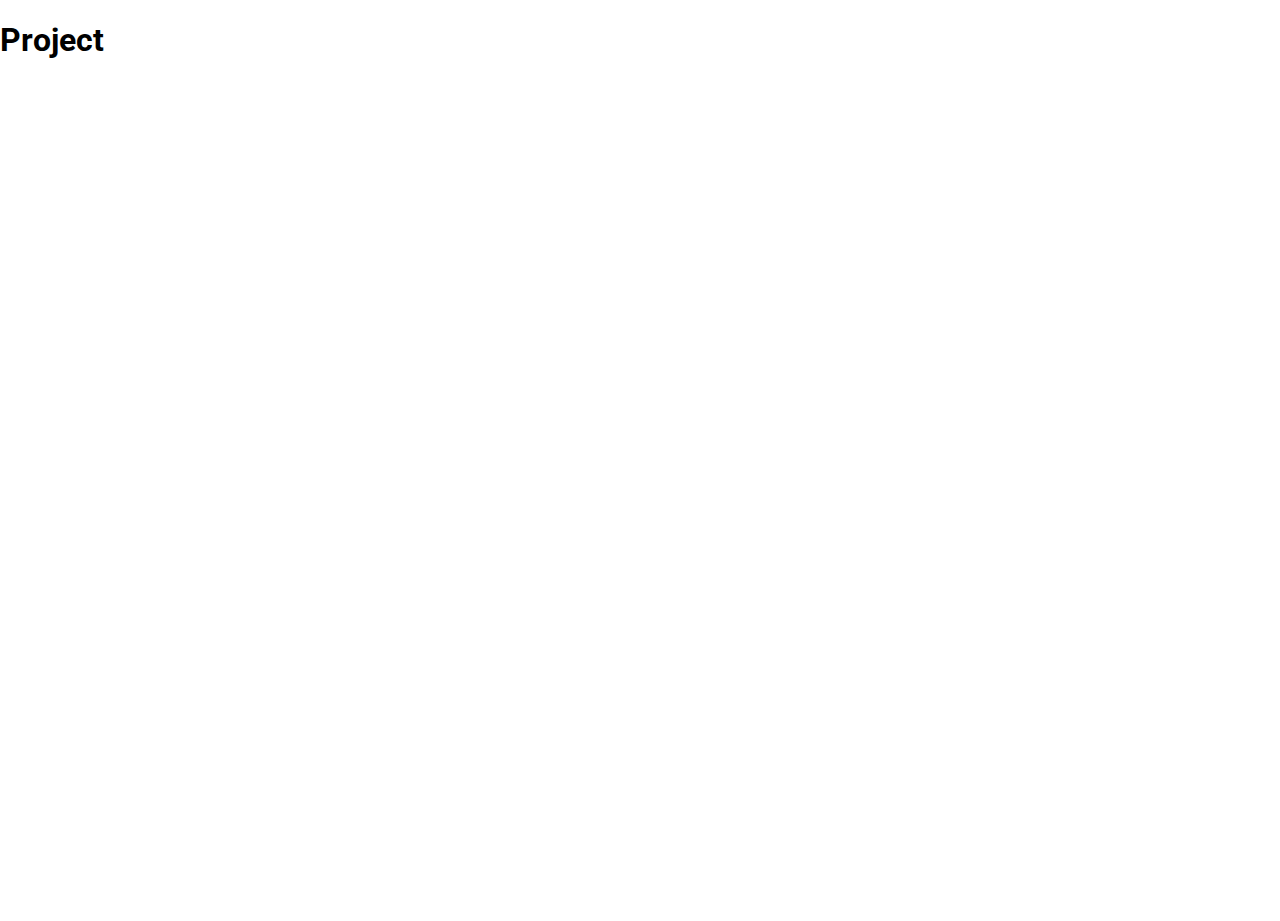
==== index.html @ a73415ca "first commit" ====
<!DOCTYPE html>
<html lang="en">
<head>
  <meta charset="UTF-8">
  <meta name="viewport" content="width=device-width, initial-scale=1.0">
  <title>Document</title>
  <link rel="icon" type="image.png" href="https://www.google.com/s2/favicons?domain=css-tricks.com">
  <link rel="stylesheet" href="https://cdnjs.cloudflare.com/ajax/libs/font-awesome/6.5.2/css/all.min.css" integrity="sha512-SnH5WK+bZxgPHs44uWIX+LLJAJ9/2PkPKZ5QiAj6Ta86w+fsb2TkcmfRyVX3pBnMFcV7oQPJkl9QevSCWr3W6A==" crossorigin="anonymous" referrerpolicy="no-referrer" />
  <link rel="stylesheet" href="style.css">
</head>
<body>
  <h1>Project</h1>

  <script src="script.js"></script>
</body>
</html>
---- style.css ----
@import url('https://fonts.googleapis.com/css2?family=Roboto:wght@400;700&display=swap');

* {
  box-sizing: border-box;
}

body {
  margin: 0;
  min-height: 100vh;
  font-family: "Roboto", sans-serif;
  /* display: flex;  */
}
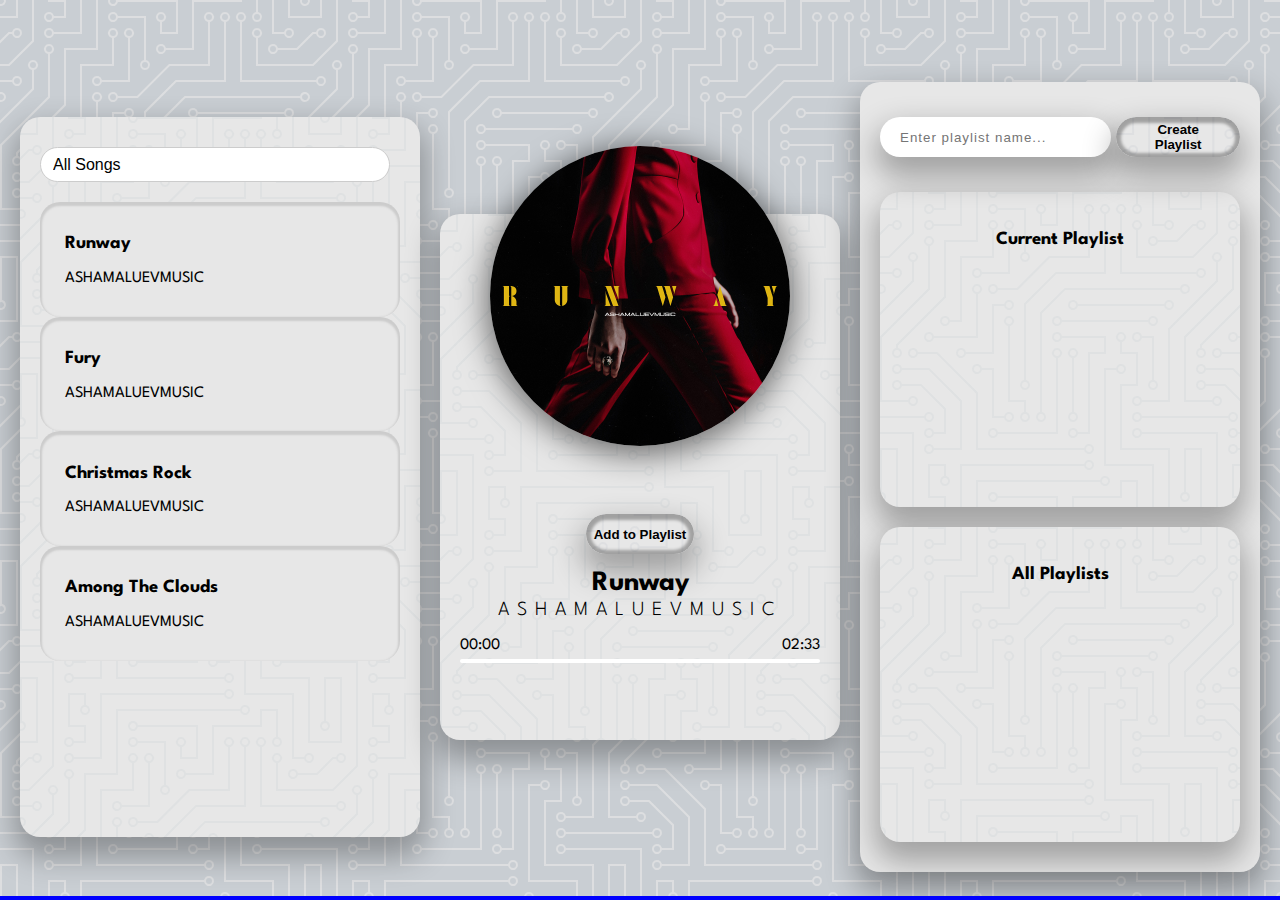
==== commit ada270c7: "add-to-playlist and dark mode remain" ====
--- a/index.html
+++ b/index.html
@@ -3,13 +3,59 @@
 <head>
   <meta charset="UTF-8">
   <meta name="viewport" content="width=device-width, initial-scale=1.0">
-  <title>Document</title>
-  <link rel="icon" type="image.png" href="https://www.google.com/s2/favicons?domain=css-tricks.com">
+  <title>Music Player</title>
+  <link rel="icon" type="image.png" href="./favicon.png">
   <link rel="stylesheet" href="https://cdnjs.cloudflare.com/ajax/libs/font-awesome/6.5.2/css/all.min.css" integrity="sha512-SnH5WK+bZxgPHs44uWIX+LLJAJ9/2PkPKZ5QiAj6Ta86w+fsb2TkcmfRyVX3pBnMFcV7oQPJkl9QevSCWr3W6A==" crossorigin="anonymous" referrerpolicy="no-referrer" />
   <link rel="stylesheet" href="style.css">
 </head>
 <body>
-  <h1>Project</h1>
+  <nav></nav>
+  <main>
+    <section class="genre-container">
+      <select name="genres" class="select-genre" id="select-genre">
+        <!-- <option class="genres" value="all">All</option> -->
+      </select>
+      <div class="filtered-songs" id="filtered-songs"></div>
+    </section>
+    <section class="player-container">
+      <!-- Songs -->
+       <div class="img-container">
+        <img src="./images/runway-1.jpg" id="album-cover" alt="Album Art">
+       </div>
+       <button type="button" class="add-to-playlist" id="add-to-playlist">Add to Playlist</button>
+       <h2 id="title"></h2>
+       <h3 id="artist"></h3>
+       <audio src=""></audio>
+       <!-- Progress Container -->
+        <div class="progress-container" id="progress-container">
+          <div class="progress" id="progress"></div>
+          <div class="duration-wrapper">
+            <span id="current-time">00:00</span>
+            <span id="duration">02:33</span>
+          </div>
+        </div>
+        <div class="player-controls">
+          <i class="fas fa-backward" id="prev" title="Previous"></i>
+          <i class="fas fa-play main-button" id="play" title="Play"></i>
+          <i class="fas fa-forward" id="next" title="Next"></i>
+        </div>
+   </section>
+    <section class="playlist-container">
+      <div class="create-playlist">
+        <form class="new-playlist" id="new-playlist">
+          <input type="text" id="playlist-input" placeholder="Enter playlist name...">
+          <button type="submit" id="submit-button" class="submit-button">Create Playlist</button>
+        </form>
+      </div>
+      <div class="current-playlist" id="current-playlist">
+        <h3>Current Playlist</h3>
+      </div>
+      <div class="all-playlist" id="all-playlist">
+        <h3>All Playlists</h3>
+      </div>
+    </section>
+  </main>
+  <footer></footer>
 
   <script src="script.js"></script>
 </body>
--- a/style.css
+++ b/style.css
@@ -1,4 +1,4 @@
-@import url('https://fonts.googleapis.com/css2?family=Roboto:wght@400;700&display=swap');
+@import url('https://fonts.googleapis.com/css2?family=League+Spartan:wght@100..900&display=swap');
 
 * {
   box-sizing: border-box;
@@ -7,6 +7,348 @@
 body {
   margin: 0;
   min-height: 100vh;
-  font-family: "Roboto", sans-serif;
-  /* display: flex;  */
+  background-color: #c9ced3;
+  background-image: url("data:image/svg+xml,%3Csvg xmlns='http://www.w3.org/2000/svg' viewBox='0 0 304 304' width='304' height='304'%3E%3Cpath fill='%23e7e7e7' fill-opacity='0.66' d='M44.1 224a5 5 0 1 1 0 2H0v-2h44.1zm160 48a5 5 0 1 1 0 2H82v-2h122.1zm57.8-46a5 5 0 1 1 0-2H304v2h-42.1zm0 16a5 5 0 1 1 0-2H304v2h-42.1zm6.2-114a5 5 0 1 1 0 2h-86.2a5 5 0 1 1 0-2h86.2zm-256-48a5 5 0 1 1 0 2H0v-2h12.1zm185.8 34a5 5 0 1 1 0-2h86.2a5 5 0 1 1 0 2h-86.2zM258 12.1a5 5 0 1 1-2 0V0h2v12.1zm-64 208a5 5 0 1 1-2 0v-54.2a5 5 0 1 1 2 0v54.2zm48-198.2V80h62v2h-64V21.9a5 5 0 1 1 2 0zm16 16V64h46v2h-48V37.9a5 5 0 1 1 2 0zm-128 96V208h16v12.1a5 5 0 1 1-2 0V210h-16v-76.1a5 5 0 1 1 2 0zm-5.9-21.9a5 5 0 1 1 0 2H114v48H85.9a5 5 0 1 1 0-2H112v-48h12.1zm-6.2 130a5 5 0 1 1 0-2H176v-74.1a5 5 0 1 1 2 0V242h-60.1zm-16-64a5 5 0 1 1 0-2H114v48h10.1a5 5 0 1 1 0 2H112v-48h-10.1zM66 284.1a5 5 0 1 1-2 0V274H50v30h-2v-32h18v12.1zM236.1 176a5 5 0 1 1 0 2H226v94h48v32h-2v-30h-48v-98h12.1zm25.8-30a5 5 0 1 1 0-2H274v44.1a5 5 0 1 1-2 0V146h-10.1zm-64 96a5 5 0 1 1 0-2H208v-80h16v-14h-42.1a5 5 0 1 1 0-2H226v18h-16v80h-12.1zm86.2-210a5 5 0 1 1 0 2H272V0h2v32h10.1zM98 101.9V146H53.9a5 5 0 1 1 0-2H96v-42.1a5 5 0 1 1 2 0zM53.9 34a5 5 0 1 1 0-2H80V0h2v34H53.9zm60.1 3.9V66H82v64H69.9a5 5 0 1 1 0-2H80V64h32V37.9a5 5 0 1 1 2 0zM101.9 82a5 5 0 1 1 0-2H128V37.9a5 5 0 1 1 2 0V82h-28.1zm16-64a5 5 0 1 1 0-2H146v44.1a5 5 0 1 1-2 0V18h-26.1zm102.2 270a5 5 0 1 1 0 2H98v14h-2v-16h124.1zM242 149.9V160h16v34h-16v62h48v48h-2v-46h-48v-66h16v-30h-16v-12.1a5 5 0 1 1 2 0zM53.9 18a5 5 0 1 1 0-2H64V2H48V0h18v18H53.9zm112 32a5 5 0 1 1 0-2H192V0h50v2h-48v48h-28.1zm-48-48a5 5 0 0 1-9.8-2h2.07a3 3 0 1 0 5.66 0H178v34h-18V21.9a5 5 0 1 1 2 0V32h14V2h-58.1zm0 96a5 5 0 1 1 0-2H137l32-32h39V21.9a5 5 0 1 1 2 0V66h-40.17l-32 32H117.9zm28.1 90.1a5 5 0 1 1-2 0v-76.51L175.59 80H224V21.9a5 5 0 1 1 2 0V82h-49.59L146 112.41v75.69zm16 32a5 5 0 1 1-2 0v-99.51L184.59 96H300.1a5 5 0 0 1 3.9-3.9v2.07a3 3 0 0 0 0 5.66v2.07a5 5 0 0 1-3.9-3.9H185.41L162 121.41v98.69zm-144-64a5 5 0 1 1-2 0v-3.51l48-48V48h32V0h2v50H66v55.41l-48 48v2.69zM50 53.9v43.51l-48 48V208h26.1a5 5 0 1 1 0 2H0v-65.41l48-48V53.9a5 5 0 1 1 2 0zm-16 16V89.41l-34 34v-2.82l32-32V69.9a5 5 0 1 1 2 0zM12.1 32a5 5 0 1 1 0 2H9.41L0 43.41V40.6L8.59 32h3.51zm265.8 18a5 5 0 1 1 0-2h18.69l7.41-7.41v2.82L297.41 50H277.9zm-16 160a5 5 0 1 1 0-2H288v-71.41l16-16v2.82l-14 14V210h-28.1zm-208 32a5 5 0 1 1 0-2H64v-22.59L40.59 194H21.9a5 5 0 1 1 0-2H41.41L66 216.59V242H53.9zm150.2 14a5 5 0 1 1 0 2H96v-56.6L56.6 162H37.9a5 5 0 1 1 0-2h19.5L98 200.6V256h106.1zm-150.2 2a5 5 0 1 1 0-2H80v-46.59L48.59 178H21.9a5 5 0 1 1 0-2H49.41L82 208.59V258H53.9zM34 39.8v1.61L9.41 66H0v-2h8.59L32 40.59V0h2v39.8zM2 300.1a5 5 0 0 1 3.9 3.9H3.83A3 3 0 0 0 0 302.17V256h18v48h-2v-46H2v42.1zM34 241v63h-2v-62H0v-2h34v1zM17 18H0v-2h16V0h2v18h-1zm273-2h14v2h-16V0h2v16zm-32 273v15h-2v-14h-14v14h-2v-16h18v1zM0 92.1A5.02 5.02 0 0 1 6 97a5 5 0 0 1-6 4.9v-2.07a3 3 0 1 0 0-5.66V92.1zM80 272h2v32h-2v-32zm37.9 32h-2.07a3 3 0 0 0-5.66 0h-2.07a5 5 0 0 1 9.8 0zM5.9 0A5.02 5.02 0 0 1 0 5.9V3.83A3 3 0 0 0 3.83 0H5.9zm294.2 0h2.07A3 3 0 0 0 304 3.83V5.9a5 5 0 0 1-3.9-5.9zm3.9 300.1v2.07a3 3 0 0 0-1.83 1.83h-2.07a5 5 0 0 1 3.9-3.9zM97 100a3 3 0 1 0 0-6 3 3 0 0 0 0 6zm0-16a3 3 0 1 0 0-6 3 3 0 0 0 0 6zm16 16a3 3 0 1 0 0-6 3 3 0 0 0 0 6zm16 16a3 3 0 1 0 0-6 3 3 0 0 0 0 6zm0 16a3 3 0 1 0 0-6 3 3 0 0 0 0 6zm-48 32a3 3 0 1 0 0-6 3 3 0 0 0 0 6zm16 16a3 3 0 1 0 0-6 3 3 0 0 0 0 6zm32 48a3 3 0 1 0 0-6 3 3 0 0 0 0 6zm-16 16a3 3 0 1 0 0-6 3 3 0 0 0 0 6zm32-16a3 3 0 1 0 0-6 3 3 0 0 0 0 6zm0-32a3 3 0 1 0 0-6 3 3 0 0 0 0 6zm16 32a3 3 0 1 0 0-6 3 3 0 0 0 0 6zm32 16a3 3 0 1 0 0-6 3 3 0 0 0 0 6zm0-16a3 3 0 1 0 0-6 3 3 0 0 0 0 6zm-16-64a3 3 0 1 0 0-6 3 3 0 0 0 0 6zm16 0a3 3 0 1 0 0-6 3 3 0 0 0 0 6zm16 96a3 3 0 1 0 0-6 3 3 0 0 0 0 6zm0 16a3 3 0 1 0 0-6 3 3 0 0 0 0 6zm16 16a3 3 0 1 0 0-6 3 3 0 0 0 0 6zm16-144a3 3 0 1 0 0-6 3 3 0 0 0 0 6zm0 32a3 3 0 1 0 0-6 3 3 0 0 0 0 6zm16-32a3 3 0 1 0 0-6 3 3 0 0 0 0 6zm16-16a3 3 0 1 0 0-6 3 3 0 0 0 0 6zm-96 0a3 3 0 1 0 0-6 3 3 0 0 0 0 6zm0 16a3 3 0 1 0 0-6 3 3 0 0 0 0 6zm16-32a3 3 0 1 0 0-6 3 3 0 0 0 0 6zm96 0a3 3 0 1 0 0-6 3 3 0 0 0 0 6zm-16-64a3 3 0 1 0 0-6 3 3 0 0 0 0 6zm16-16a3 3 0 1 0 0-6 3 3 0 0 0 0 6zm-32 0a3 3 0 1 0 0-6 3 3 0 0 0 0 6zm0-16a3 3 0 1 0 0-6 3 3 0 0 0 0 6zm-16 0a3 3 0 1 0 0-6 3 3 0 0 0 0 6zm-16 0a3 3 0 1 0 0-6 3 3 0 0 0 0 6zm-16 0a3 3 0 1 0 0-6 3 3 0 0 0 0 6zM49 36a3 3 0 1 0 0-6 3 3 0 0 0 0 6zm-32 0a3 3 0 1 0 0-6 3 3 0 0 0 0 6zm32 16a3 3 0 1 0 0-6 3 3 0 0 0 0 6zM33 68a3 3 0 1 0 0-6 3 3 0 0 0 0 6zm16-48a3 3 0 1 0 0-6 3 3 0 0 0 0 6zm0 240a3 3 0 1 0 0-6 3 3 0 0 0 0 6zm16 32a3 3 0 1 0 0-6 3 3 0 0 0 0 6zm-16-64a3 3 0 1 0 0-6 3 3 0 0 0 0 6zm0 16a3 3 0 1 0 0-6 3 3 0 0 0 0 6zm-16-32a3 3 0 1 0 0-6 3 3 0 0 0 0 6zm80-176a3 3 0 1 0 0-6 3 3 0 0 0 0 6zm16 0a3 3 0 1 0 0-6 3 3 0 0 0 0 6zm-16-16a3 3 0 1 0 0-6 3 3 0 0 0 0 6zm32 48a3 3 0 1 0 0-6 3 3 0 0 0 0 6zm16-16a3 3 0 1 0 0-6 3 3 0 0 0 0 6zm0-32a3 3 0 1 0 0-6 3 3 0 0 0 0 6zm112 176a3 3 0 1 0 0-6 3 3 0 0 0 0 6zm-16 16a3 3 0 1 0 0-6 3 3 0 0 0 0 6zm0 16a3 3 0 1 0 0-6 3 3 0 0 0 0 6zm0 16a3 3 0 1 0 0-6 3 3 0 0 0 0 6zM17 180a3 3 0 1 0 0-6 3 3 0 0 0 0 6zm0 16a3 3 0 1 0 0-6 3 3 0 0 0 0 6zm0-32a3 3 0 1 0 0-6 3 3 0 0 0 0 6zm16 0a3 3 0 1 0 0-6 3 3 0 0 0 0 6zM17 84a3 3 0 1 0 0-6 3 3 0 0 0 0 6zm32 64a3 3 0 1 0 0-6 3 3 0 0 0 0 6zm16-16a3 3 0 1 0 0-6 3 3 0 0 0 0 6z'%3E%3C/path%3E%3C/svg%3E");
+  display: flex; 
+  justify-content: center;
+  align-items: center;
+  flex-direction: column;
+  font-family: "League Spartan", sans-serif;
+  font-size: 16px;
+}
+
+/* Navbar */
+nav {
+  min-width: 100vw;
+  height: 6vh;
+}
+
+main {
+  width: 100vw;
+  display: flex;
+  justify-content: space-around;
+  align-items: center;
+}
+
+/* Left sidebar containing the selection of genre */
+.genre-container {
+  min-height: 80vh;
+  min-width: 20rem;
+  max-width: 25rem;
+  padding: 0.625rem;
+  margin: 1.25rem;
+  background-color: #e7e7e7;
+  background-image: url("data:image/svg+xml,%3Csvg xmlns='http://www.w3.org/2000/svg' viewBox='0 0 304 304' width='304' height='304'%3E%3Cpath fill='%23c9ced3' fill-opacity='0.28' d='M44.1 224a5 5 0 1 1 0 2H0v-2h44.1zm160 48a5 5 0 1 1 0 2H82v-2h122.1zm57.8-46a5 5 0 1 1 0-2H304v2h-42.1zm0 16a5 5 0 1 1 0-2H304v2h-42.1zm6.2-114a5 5 0 1 1 0 2h-86.2a5 5 0 1 1 0-2h86.2zm-256-48a5 5 0 1 1 0 2H0v-2h12.1zm185.8 34a5 5 0 1 1 0-2h86.2a5 5 0 1 1 0 2h-86.2zM258 12.1a5 5 0 1 1-2 0V0h2v12.1zm-64 208a5 5 0 1 1-2 0v-54.2a5 5 0 1 1 2 0v54.2zm48-198.2V80h62v2h-64V21.9a5 5 0 1 1 2 0zm16 16V64h46v2h-48V37.9a5 5 0 1 1 2 0zm-128 96V208h16v12.1a5 5 0 1 1-2 0V210h-16v-76.1a5 5 0 1 1 2 0zm-5.9-21.9a5 5 0 1 1 0 2H114v48H85.9a5 5 0 1 1 0-2H112v-48h12.1zm-6.2 130a5 5 0 1 1 0-2H176v-74.1a5 5 0 1 1 2 0V242h-60.1zm-16-64a5 5 0 1 1 0-2H114v48h10.1a5 5 0 1 1 0 2H112v-48h-10.1zM66 284.1a5 5 0 1 1-2 0V274H50v30h-2v-32h18v12.1zM236.1 176a5 5 0 1 1 0 2H226v94h48v32h-2v-30h-48v-98h12.1zm25.8-30a5 5 0 1 1 0-2H274v44.1a5 5 0 1 1-2 0V146h-10.1zm-64 96a5 5 0 1 1 0-2H208v-80h16v-14h-42.1a5 5 0 1 1 0-2H226v18h-16v80h-12.1zm86.2-210a5 5 0 1 1 0 2H272V0h2v32h10.1zM98 101.9V146H53.9a5 5 0 1 1 0-2H96v-42.1a5 5 0 1 1 2 0zM53.9 34a5 5 0 1 1 0-2H80V0h2v34H53.9zm60.1 3.9V66H82v64H69.9a5 5 0 1 1 0-2H80V64h32V37.9a5 5 0 1 1 2 0zM101.9 82a5 5 0 1 1 0-2H128V37.9a5 5 0 1 1 2 0V82h-28.1zm16-64a5 5 0 1 1 0-2H146v44.1a5 5 0 1 1-2 0V18h-26.1zm102.2 270a5 5 0 1 1 0 2H98v14h-2v-16h124.1zM242 149.9V160h16v34h-16v62h48v48h-2v-46h-48v-66h16v-30h-16v-12.1a5 5 0 1 1 2 0zM53.9 18a5 5 0 1 1 0-2H64V2H48V0h18v18H53.9zm112 32a5 5 0 1 1 0-2H192V0h50v2h-48v48h-28.1zm-48-48a5 5 0 0 1-9.8-2h2.07a3 3 0 1 0 5.66 0H178v34h-18V21.9a5 5 0 1 1 2 0V32h14V2h-58.1zm0 96a5 5 0 1 1 0-2H137l32-32h39V21.9a5 5 0 1 1 2 0V66h-40.17l-32 32H117.9zm28.1 90.1a5 5 0 1 1-2 0v-76.51L175.59 80H224V21.9a5 5 0 1 1 2 0V82h-49.59L146 112.41v75.69zm16 32a5 5 0 1 1-2 0v-99.51L184.59 96H300.1a5 5 0 0 1 3.9-3.9v2.07a3 3 0 0 0 0 5.66v2.07a5 5 0 0 1-3.9-3.9H185.41L162 121.41v98.69zm-144-64a5 5 0 1 1-2 0v-3.51l48-48V48h32V0h2v50H66v55.41l-48 48v2.69zM50 53.9v43.51l-48 48V208h26.1a5 5 0 1 1 0 2H0v-65.41l48-48V53.9a5 5 0 1 1 2 0zm-16 16V89.41l-34 34v-2.82l32-32V69.9a5 5 0 1 1 2 0zM12.1 32a5 5 0 1 1 0 2H9.41L0 43.41V40.6L8.59 32h3.51zm265.8 18a5 5 0 1 1 0-2h18.69l7.41-7.41v2.82L297.41 50H277.9zm-16 160a5 5 0 1 1 0-2H288v-71.41l16-16v2.82l-14 14V210h-28.1zm-208 32a5 5 0 1 1 0-2H64v-22.59L40.59 194H21.9a5 5 0 1 1 0-2H41.41L66 216.59V242H53.9zm150.2 14a5 5 0 1 1 0 2H96v-56.6L56.6 162H37.9a5 5 0 1 1 0-2h19.5L98 200.6V256h106.1zm-150.2 2a5 5 0 1 1 0-2H80v-46.59L48.59 178H21.9a5 5 0 1 1 0-2H49.41L82 208.59V258H53.9zM34 39.8v1.61L9.41 66H0v-2h8.59L32 40.59V0h2v39.8zM2 300.1a5 5 0 0 1 3.9 3.9H3.83A3 3 0 0 0 0 302.17V256h18v48h-2v-46H2v42.1zM34 241v63h-2v-62H0v-2h34v1zM17 18H0v-2h16V0h2v18h-1zm273-2h14v2h-16V0h2v16zm-32 273v15h-2v-14h-14v14h-2v-16h18v1zM0 92.1A5.02 5.02 0 0 1 6 97a5 5 0 0 1-6 4.9v-2.07a3 3 0 1 0 0-5.66V92.1zM80 272h2v32h-2v-32zm37.9 32h-2.07a3 3 0 0 0-5.66 0h-2.07a5 5 0 0 1 9.8 0zM5.9 0A5.02 5.02 0 0 1 0 5.9V3.83A3 3 0 0 0 3.83 0H5.9zm294.2 0h2.07A3 3 0 0 0 304 3.83V5.9a5 5 0 0 1-3.9-5.9zm3.9 300.1v2.07a3 3 0 0 0-1.83 1.83h-2.07a5 5 0 0 1 3.9-3.9zM97 100a3 3 0 1 0 0-6 3 3 0 0 0 0 6zm0-16a3 3 0 1 0 0-6 3 3 0 0 0 0 6zm16 16a3 3 0 1 0 0-6 3 3 0 0 0 0 6zm16 16a3 3 0 1 0 0-6 3 3 0 0 0 0 6zm0 16a3 3 0 1 0 0-6 3 3 0 0 0 0 6zm-48 32a3 3 0 1 0 0-6 3 3 0 0 0 0 6zm16 16a3 3 0 1 0 0-6 3 3 0 0 0 0 6zm32 48a3 3 0 1 0 0-6 3 3 0 0 0 0 6zm-16 16a3 3 0 1 0 0-6 3 3 0 0 0 0 6zm32-16a3 3 0 1 0 0-6 3 3 0 0 0 0 6zm0-32a3 3 0 1 0 0-6 3 3 0 0 0 0 6zm16 32a3 3 0 1 0 0-6 3 3 0 0 0 0 6zm32 16a3 3 0 1 0 0-6 3 3 0 0 0 0 6zm0-16a3 3 0 1 0 0-6 3 3 0 0 0 0 6zm-16-64a3 3 0 1 0 0-6 3 3 0 0 0 0 6zm16 0a3 3 0 1 0 0-6 3 3 0 0 0 0 6zm16 96a3 3 0 1 0 0-6 3 3 0 0 0 0 6zm0 16a3 3 0 1 0 0-6 3 3 0 0 0 0 6zm16 16a3 3 0 1 0 0-6 3 3 0 0 0 0 6zm16-144a3 3 0 1 0 0-6 3 3 0 0 0 0 6zm0 32a3 3 0 1 0 0-6 3 3 0 0 0 0 6zm16-32a3 3 0 1 0 0-6 3 3 0 0 0 0 6zm16-16a3 3 0 1 0 0-6 3 3 0 0 0 0 6zm-96 0a3 3 0 1 0 0-6 3 3 0 0 0 0 6zm0 16a3 3 0 1 0 0-6 3 3 0 0 0 0 6zm16-32a3 3 0 1 0 0-6 3 3 0 0 0 0 6zm96 0a3 3 0 1 0 0-6 3 3 0 0 0 0 6zm-16-64a3 3 0 1 0 0-6 3 3 0 0 0 0 6zm16-16a3 3 0 1 0 0-6 3 3 0 0 0 0 6zm-32 0a3 3 0 1 0 0-6 3 3 0 0 0 0 6zm0-16a3 3 0 1 0 0-6 3 3 0 0 0 0 6zm-16 0a3 3 0 1 0 0-6 3 3 0 0 0 0 6zm-16 0a3 3 0 1 0 0-6 3 3 0 0 0 0 6zm-16 0a3 3 0 1 0 0-6 3 3 0 0 0 0 6zM49 36a3 3 0 1 0 0-6 3 3 0 0 0 0 6zm-32 0a3 3 0 1 0 0-6 3 3 0 0 0 0 6zm32 16a3 3 0 1 0 0-6 3 3 0 0 0 0 6zM33 68a3 3 0 1 0 0-6 3 3 0 0 0 0 6zm16-48a3 3 0 1 0 0-6 3 3 0 0 0 0 6zm0 240a3 3 0 1 0 0-6 3 3 0 0 0 0 6zm16 32a3 3 0 1 0 0-6 3 3 0 0 0 0 6zm-16-64a3 3 0 1 0 0-6 3 3 0 0 0 0 6zm0 16a3 3 0 1 0 0-6 3 3 0 0 0 0 6zm-16-32a3 3 0 1 0 0-6 3 3 0 0 0 0 6zm80-176a3 3 0 1 0 0-6 3 3 0 0 0 0 6zm16 0a3 3 0 1 0 0-6 3 3 0 0 0 0 6zm-16-16a3 3 0 1 0 0-6 3 3 0 0 0 0 6zm32 48a3 3 0 1 0 0-6 3 3 0 0 0 0 6zm16-16a3 3 0 1 0 0-6 3 3 0 0 0 0 6zm0-32a3 3 0 1 0 0-6 3 3 0 0 0 0 6zm112 176a3 3 0 1 0 0-6 3 3 0 0 0 0 6zm-16 16a3 3 0 1 0 0-6 3 3 0 0 0 0 6zm0 16a3 3 0 1 0 0-6 3 3 0 0 0 0 6zm0 16a3 3 0 1 0 0-6 3 3 0 0 0 0 6zM17 180a3 3 0 1 0 0-6 3 3 0 0 0 0 6zm0 16a3 3 0 1 0 0-6 3 3 0 0 0 0 6zm0-32a3 3 0 1 0 0-6 3 3 0 0 0 0 6zm16 0a3 3 0 1 0 0-6 3 3 0 0 0 0 6zM17 84a3 3 0 1 0 0-6 3 3 0 0 0 0 6zm32 64a3 3 0 1 0 0-6 3 3 0 0 0 0 6zm16-16a3 3 0 1 0 0-6 3 3 0 0 0 0 6z'%3E%3C/path%3E%3C/svg%3E");
+  border-radius: 1.25rem;
+  box-shadow: 0 15px 30px 5px rgba(0, 0, 0, 0.3);
+  flex: 1;
+}
+
+/* Basic styling for select element */
+.select-genre {
+  padding: 0.5rem 0.75rem;
+  font-size: 1rem;
+  border: 1px solid #ccc;
+  border-radius: 100vh;
+  background-color: #fff;
+  width: 92%;
+  appearance: none;
+  outline: none;
+  margin-bottom: 1.25rem;
+  margin-left: 0.625rem;
+  margin-top: 1.25rem;
+}
+
+/* Styling the dropdown arrow */
+.select-genre::-ms-expand {
+  display: none;
+}
+
+/* Custom styling for the dropdown arrow */
+.select-genre {
+  /* background-image: url('arrow.png'); */
+  background-position: right center;
+  background-repeat: no-repeat;
+  padding-right: 1.875rem;
+}
+
+/* Styling the dropdown menu options */
+.select-genre option {
+  background-color: #fff;
+  color: #333;
+  padding: 0.5rem 0.75rem;
+}
+
+/* Hover state for options */
+.select-genre option:hover {
+  background-color: #c9ced3;
+  background-image: url("data:image/svg+xml,%3Csvg xmlns='http://www.w3.org/2000/svg' viewBox='0 0 304 304' width='304' height='304'%3E%3Cpath fill='%23e7e7e7' fill-opacity='0.66' d='M44.1 224a5 5 0 1 1 0 2H0v-2h44.1zm160 48a5 5 0 1 1 0 2H82v-2h122.1zm57.8-46a5 5 0 1 1 0-2H304v2h-42.1zm0 16a5 5 0 1 1 0-2H304v2h-42.1zm6.2-114a5 5 0 1 1 0 2h-86.2a5 5 0 1 1 0-2h86.2zm-256-48a5 5 0 1 1 0 2H0v-2h12.1zm185.8 34a5 5 0 1 1 0-2h86.2a5 5 0 1 1 0 2h-86.2zM258 12.1a5 5 0 1 1-2 0V0h2v12.1zm-64 208a5 5 0 1 1-2 0v-54.2a5 5 0 1 1 2 0v54.2zm48-198.2V80h62v2h-64V21.9a5 5 0 1 1 2 0zm16 16V64h46v2h-48V37.9a5 5 0 1 1 2 0zm-128 96V208h16v12.1a5 5 0 1 1-2 0V210h-16v-76.1a5 5 0 1 1 2 0zm-5.9-21.9a5 5 0 1 1 0 2H114v48H85.9a5 5 0 1 1 0-2H112v-48h12.1zm-6.2 130a5 5 0 1 1 0-2H176v-74.1a5 5 0 1 1 2 0V242h-60.1zm-16-64a5 5 0 1 1 0-2H114v48h10.1a5 5 0 1 1 0 2H112v-48h-10.1zM66 284.1a5 5 0 1 1-2 0V274H50v30h-2v-32h18v12.1zM236.1 176a5 5 0 1 1 0 2H226v94h48v32h-2v-30h-48v-98h12.1zm25.8-30a5 5 0 1 1 0-2H274v44.1a5 5 0 1 1-2 0V146h-10.1zm-64 96a5 5 0 1 1 0-2H208v-80h16v-14h-42.1a5 5 0 1 1 0-2H226v18h-16v80h-12.1zm86.2-210a5 5 0 1 1 0 2H272V0h2v32h10.1zM98 101.9V146H53.9a5 5 0 1 1 0-2H96v-42.1a5 5 0 1 1 2 0zM53.9 34a5 5 0 1 1 0-2H80V0h2v34H53.9zm60.1 3.9V66H82v64H69.9a5 5 0 1 1 0-2H80V64h32V37.9a5 5 0 1 1 2 0zM101.9 82a5 5 0 1 1 0-2H128V37.9a5 5 0 1 1 2 0V82h-28.1zm16-64a5 5 0 1 1 0-2H146v44.1a5 5 0 1 1-2 0V18h-26.1zm102.2 270a5 5 0 1 1 0 2H98v14h-2v-16h124.1zM242 149.9V160h16v34h-16v62h48v48h-2v-46h-48v-66h16v-30h-16v-12.1a5 5 0 1 1 2 0zM53.9 18a5 5 0 1 1 0-2H64V2H48V0h18v18H53.9zm112 32a5 5 0 1 1 0-2H192V0h50v2h-48v48h-28.1zm-48-48a5 5 0 0 1-9.8-2h2.07a3 3 0 1 0 5.66 0H178v34h-18V21.9a5 5 0 1 1 2 0V32h14V2h-58.1zm0 96a5 5 0 1 1 0-2H137l32-32h39V21.9a5 5 0 1 1 2 0V66h-40.17l-32 32H117.9zm28.1 90.1a5 5 0 1 1-2 0v-76.51L175.59 80H224V21.9a5 5 0 1 1 2 0V82h-49.59L146 112.41v75.69zm16 32a5 5 0 1 1-2 0v-99.51L184.59 96H300.1a5 5 0 0 1 3.9-3.9v2.07a3 3 0 0 0 0 5.66v2.07a5 5 0 0 1-3.9-3.9H185.41L162 121.41v98.69zm-144-64a5 5 0 1 1-2 0v-3.51l48-48V48h32V0h2v50H66v55.41l-48 48v2.69zM50 53.9v43.51l-48 48V208h26.1a5 5 0 1 1 0 2H0v-65.41l48-48V53.9a5 5 0 1 1 2 0zm-16 16V89.41l-34 34v-2.82l32-32V69.9a5 5 0 1 1 2 0zM12.1 32a5 5 0 1 1 0 2H9.41L0 43.41V40.6L8.59 32h3.51zm265.8 18a5 5 0 1 1 0-2h18.69l7.41-7.41v2.82L297.41 50H277.9zm-16 160a5 5 0 1 1 0-2H288v-71.41l16-16v2.82l-14 14V210h-28.1zm-208 32a5 5 0 1 1 0-2H64v-22.59L40.59 194H21.9a5 5 0 1 1 0-2H41.41L66 216.59V242H53.9zm150.2 14a5 5 0 1 1 0 2H96v-56.6L56.6 162H37.9a5 5 0 1 1 0-2h19.5L98 200.6V256h106.1zm-150.2 2a5 5 0 1 1 0-2H80v-46.59L48.59 178H21.9a5 5 0 1 1 0-2H49.41L82 208.59V258H53.9zM34 39.8v1.61L9.41 66H0v-2h8.59L32 40.59V0h2v39.8zM2 300.1a5 5 0 0 1 3.9 3.9H3.83A3 3 0 0 0 0 302.17V256h18v48h-2v-46H2v42.1zM34 241v63h-2v-62H0v-2h34v1zM17 18H0v-2h16V0h2v18h-1zm273-2h14v2h-16V0h2v16zm-32 273v15h-2v-14h-14v14h-2v-16h18v1zM0 92.1A5.02 5.02 0 0 1 6 97a5 5 0 0 1-6 4.9v-2.07a3 3 0 1 0 0-5.66V92.1zM80 272h2v32h-2v-32zm37.9 32h-2.07a3 3 0 0 0-5.66 0h-2.07a5 5 0 0 1 9.8 0zM5.9 0A5.02 5.02 0 0 1 0 5.9V3.83A3 3 0 0 0 3.83 0H5.9zm294.2 0h2.07A3 3 0 0 0 304 3.83V5.9a5 5 0 0 1-3.9-5.9zm3.9 300.1v2.07a3 3 0 0 0-1.83 1.83h-2.07a5 5 0 0 1 3.9-3.9zM97 100a3 3 0 1 0 0-6 3 3 0 0 0 0 6zm0-16a3 3 0 1 0 0-6 3 3 0 0 0 0 6zm16 16a3 3 0 1 0 0-6 3 3 0 0 0 0 6zm16 16a3 3 0 1 0 0-6 3 3 0 0 0 0 6zm0 16a3 3 0 1 0 0-6 3 3 0 0 0 0 6zm-48 32a3 3 0 1 0 0-6 3 3 0 0 0 0 6zm16 16a3 3 0 1 0 0-6 3 3 0 0 0 0 6zm32 48a3 3 0 1 0 0-6 3 3 0 0 0 0 6zm-16 16a3 3 0 1 0 0-6 3 3 0 0 0 0 6zm32-16a3 3 0 1 0 0-6 3 3 0 0 0 0 6zm0-32a3 3 0 1 0 0-6 3 3 0 0 0 0 6zm16 32a3 3 0 1 0 0-6 3 3 0 0 0 0 6zm32 16a3 3 0 1 0 0-6 3 3 0 0 0 0 6zm0-16a3 3 0 1 0 0-6 3 3 0 0 0 0 6zm-16-64a3 3 0 1 0 0-6 3 3 0 0 0 0 6zm16 0a3 3 0 1 0 0-6 3 3 0 0 0 0 6zm16 96a3 3 0 1 0 0-6 3 3 0 0 0 0 6zm0 16a3 3 0 1 0 0-6 3 3 0 0 0 0 6zm16 16a3 3 0 1 0 0-6 3 3 0 0 0 0 6zm16-144a3 3 0 1 0 0-6 3 3 0 0 0 0 6zm0 32a3 3 0 1 0 0-6 3 3 0 0 0 0 6zm16-32a3 3 0 1 0 0-6 3 3 0 0 0 0 6zm16-16a3 3 0 1 0 0-6 3 3 0 0 0 0 6zm-96 0a3 3 0 1 0 0-6 3 3 0 0 0 0 6zm0 16a3 3 0 1 0 0-6 3 3 0 0 0 0 6zm16-32a3 3 0 1 0 0-6 3 3 0 0 0 0 6zm96 0a3 3 0 1 0 0-6 3 3 0 0 0 0 6zm-16-64a3 3 0 1 0 0-6 3 3 0 0 0 0 6zm16-16a3 3 0 1 0 0-6 3 3 0 0 0 0 6zm-32 0a3 3 0 1 0 0-6 3 3 0 0 0 0 6zm0-16a3 3 0 1 0 0-6 3 3 0 0 0 0 6zm-16 0a3 3 0 1 0 0-6 3 3 0 0 0 0 6zm-16 0a3 3 0 1 0 0-6 3 3 0 0 0 0 6zm-16 0a3 3 0 1 0 0-6 3 3 0 0 0 0 6zM49 36a3 3 0 1 0 0-6 3 3 0 0 0 0 6zm-32 0a3 3 0 1 0 0-6 3 3 0 0 0 0 6zm32 16a3 3 0 1 0 0-6 3 3 0 0 0 0 6zM33 68a3 3 0 1 0 0-6 3 3 0 0 0 0 6zm16-48a3 3 0 1 0 0-6 3 3 0 0 0 0 6zm0 240a3 3 0 1 0 0-6 3 3 0 0 0 0 6zm16 32a3 3 0 1 0 0-6 3 3 0 0 0 0 6zm-16-64a3 3 0 1 0 0-6 3 3 0 0 0 0 6zm0 16a3 3 0 1 0 0-6 3 3 0 0 0 0 6zm-16-32a3 3 0 1 0 0-6 3 3 0 0 0 0 6zm80-176a3 3 0 1 0 0-6 3 3 0 0 0 0 6zm16 0a3 3 0 1 0 0-6 3 3 0 0 0 0 6zm-16-16a3 3 0 1 0 0-6 3 3 0 0 0 0 6zm32 48a3 3 0 1 0 0-6 3 3 0 0 0 0 6zm16-16a3 3 0 1 0 0-6 3 3 0 0 0 0 6zm0-32a3 3 0 1 0 0-6 3 3 0 0 0 0 6zm112 176a3 3 0 1 0 0-6 3 3 0 0 0 0 6zm-16 16a3 3 0 1 0 0-6 3 3 0 0 0 0 6zm0 16a3 3 0 1 0 0-6 3 3 0 0 0 0 6zm0 16a3 3 0 1 0 0-6 3 3 0 0 0 0 6zM17 180a3 3 0 1 0 0-6 3 3 0 0 0 0 6zm0 16a3 3 0 1 0 0-6 3 3 0 0 0 0 6zm0-32a3 3 0 1 0 0-6 3 3 0 0 0 0 6zm16 0a3 3 0 1 0 0-6 3 3 0 0 0 0 6zM17 84a3 3 0 1 0 0-6 3 3 0 0 0 0 6zm32 64a3 3 0 1 0 0-6 3 3 0 0 0 0 6zm16-16a3 3 0 1 0 0-6 3 3 0 0 0 0 6z'%3E%3C/path%3E%3C/svg%3E");
+}
+
+.song {
+  user-select: none;
+  padding: 5px;
+}
+
+.song-container {
+  margin-inline: 0.625rem;
+  padding: 0.6rem 1.25rem;
+  box-shadow: inset 0 2px 2px 2px #ccc;
+  border-radius: 1.25rem;
+  background-color: #e7e7e7;
+}
+
+.song-container:hover {
+  background-color: #d6d6d6;
+  /* width: 110%; */
+}
+
+.song-container:active {
+  transform: translateY(2px);
+}
+
+/* Player section */
+.player-container {
+  min-width: 25rem;
+  background-color: #e7e7e7;
+  background-image: url("data:image/svg+xml,%3Csvg xmlns='http://www.w3.org/2000/svg' viewBox='0 0 304 304' width='304' height='304'%3E%3Cpath fill='%23c9ced3' fill-opacity='0.28' d='M44.1 224a5 5 0 1 1 0 2H0v-2h44.1zm160 48a5 5 0 1 1 0 2H82v-2h122.1zm57.8-46a5 5 0 1 1 0-2H304v2h-42.1zm0 16a5 5 0 1 1 0-2H304v2h-42.1zm6.2-114a5 5 0 1 1 0 2h-86.2a5 5 0 1 1 0-2h86.2zm-256-48a5 5 0 1 1 0 2H0v-2h12.1zm185.8 34a5 5 0 1 1 0-2h86.2a5 5 0 1 1 0 2h-86.2zM258 12.1a5 5 0 1 1-2 0V0h2v12.1zm-64 208a5 5 0 1 1-2 0v-54.2a5 5 0 1 1 2 0v54.2zm48-198.2V80h62v2h-64V21.9a5 5 0 1 1 2 0zm16 16V64h46v2h-48V37.9a5 5 0 1 1 2 0zm-128 96V208h16v12.1a5 5 0 1 1-2 0V210h-16v-76.1a5 5 0 1 1 2 0zm-5.9-21.9a5 5 0 1 1 0 2H114v48H85.9a5 5 0 1 1 0-2H112v-48h12.1zm-6.2 130a5 5 0 1 1 0-2H176v-74.1a5 5 0 1 1 2 0V242h-60.1zm-16-64a5 5 0 1 1 0-2H114v48h10.1a5 5 0 1 1 0 2H112v-48h-10.1zM66 284.1a5 5 0 1 1-2 0V274H50v30h-2v-32h18v12.1zM236.1 176a5 5 0 1 1 0 2H226v94h48v32h-2v-30h-48v-98h12.1zm25.8-30a5 5 0 1 1 0-2H274v44.1a5 5 0 1 1-2 0V146h-10.1zm-64 96a5 5 0 1 1 0-2H208v-80h16v-14h-42.1a5 5 0 1 1 0-2H226v18h-16v80h-12.1zm86.2-210a5 5 0 1 1 0 2H272V0h2v32h10.1zM98 101.9V146H53.9a5 5 0 1 1 0-2H96v-42.1a5 5 0 1 1 2 0zM53.9 34a5 5 0 1 1 0-2H80V0h2v34H53.9zm60.1 3.9V66H82v64H69.9a5 5 0 1 1 0-2H80V64h32V37.9a5 5 0 1 1 2 0zM101.9 82a5 5 0 1 1 0-2H128V37.9a5 5 0 1 1 2 0V82h-28.1zm16-64a5 5 0 1 1 0-2H146v44.1a5 5 0 1 1-2 0V18h-26.1zm102.2 270a5 5 0 1 1 0 2H98v14h-2v-16h124.1zM242 149.9V160h16v34h-16v62h48v48h-2v-46h-48v-66h16v-30h-16v-12.1a5 5 0 1 1 2 0zM53.9 18a5 5 0 1 1 0-2H64V2H48V0h18v18H53.9zm112 32a5 5 0 1 1 0-2H192V0h50v2h-48v48h-28.1zm-48-48a5 5 0 0 1-9.8-2h2.07a3 3 0 1 0 5.66 0H178v34h-18V21.9a5 5 0 1 1 2 0V32h14V2h-58.1zm0 96a5 5 0 1 1 0-2H137l32-32h39V21.9a5 5 0 1 1 2 0V66h-40.17l-32 32H117.9zm28.1 90.1a5 5 0 1 1-2 0v-76.51L175.59 80H224V21.9a5 5 0 1 1 2 0V82h-49.59L146 112.41v75.69zm16 32a5 5 0 1 1-2 0v-99.51L184.59 96H300.1a5 5 0 0 1 3.9-3.9v2.07a3 3 0 0 0 0 5.66v2.07a5 5 0 0 1-3.9-3.9H185.41L162 121.41v98.69zm-144-64a5 5 0 1 1-2 0v-3.51l48-48V48h32V0h2v50H66v55.41l-48 48v2.69zM50 53.9v43.51l-48 48V208h26.1a5 5 0 1 1 0 2H0v-65.41l48-48V53.9a5 5 0 1 1 2 0zm-16 16V89.41l-34 34v-2.82l32-32V69.9a5 5 0 1 1 2 0zM12.1 32a5 5 0 1 1 0 2H9.41L0 43.41V40.6L8.59 32h3.51zm265.8 18a5 5 0 1 1 0-2h18.69l7.41-7.41v2.82L297.41 50H277.9zm-16 160a5 5 0 1 1 0-2H288v-71.41l16-16v2.82l-14 14V210h-28.1zm-208 32a5 5 0 1 1 0-2H64v-22.59L40.59 194H21.9a5 5 0 1 1 0-2H41.41L66 216.59V242H53.9zm150.2 14a5 5 0 1 1 0 2H96v-56.6L56.6 162H37.9a5 5 0 1 1 0-2h19.5L98 200.6V256h106.1zm-150.2 2a5 5 0 1 1 0-2H80v-46.59L48.59 178H21.9a5 5 0 1 1 0-2H49.41L82 208.59V258H53.9zM34 39.8v1.61L9.41 66H0v-2h8.59L32 40.59V0h2v39.8zM2 300.1a5 5 0 0 1 3.9 3.9H3.83A3 3 0 0 0 0 302.17V256h18v48h-2v-46H2v42.1zM34 241v63h-2v-62H0v-2h34v1zM17 18H0v-2h16V0h2v18h-1zm273-2h14v2h-16V0h2v16zm-32 273v15h-2v-14h-14v14h-2v-16h18v1zM0 92.1A5.02 5.02 0 0 1 6 97a5 5 0 0 1-6 4.9v-2.07a3 3 0 1 0 0-5.66V92.1zM80 272h2v32h-2v-32zm37.9 32h-2.07a3 3 0 0 0-5.66 0h-2.07a5 5 0 0 1 9.8 0zM5.9 0A5.02 5.02 0 0 1 0 5.9V3.83A3 3 0 0 0 3.83 0H5.9zm294.2 0h2.07A3 3 0 0 0 304 3.83V5.9a5 5 0 0 1-3.9-5.9zm3.9 300.1v2.07a3 3 0 0 0-1.83 1.83h-2.07a5 5 0 0 1 3.9-3.9zM97 100a3 3 0 1 0 0-6 3 3 0 0 0 0 6zm0-16a3 3 0 1 0 0-6 3 3 0 0 0 0 6zm16 16a3 3 0 1 0 0-6 3 3 0 0 0 0 6zm16 16a3 3 0 1 0 0-6 3 3 0 0 0 0 6zm0 16a3 3 0 1 0 0-6 3 3 0 0 0 0 6zm-48 32a3 3 0 1 0 0-6 3 3 0 0 0 0 6zm16 16a3 3 0 1 0 0-6 3 3 0 0 0 0 6zm32 48a3 3 0 1 0 0-6 3 3 0 0 0 0 6zm-16 16a3 3 0 1 0 0-6 3 3 0 0 0 0 6zm32-16a3 3 0 1 0 0-6 3 3 0 0 0 0 6zm0-32a3 3 0 1 0 0-6 3 3 0 0 0 0 6zm16 32a3 3 0 1 0 0-6 3 3 0 0 0 0 6zm32 16a3 3 0 1 0 0-6 3 3 0 0 0 0 6zm0-16a3 3 0 1 0 0-6 3 3 0 0 0 0 6zm-16-64a3 3 0 1 0 0-6 3 3 0 0 0 0 6zm16 0a3 3 0 1 0 0-6 3 3 0 0 0 0 6zm16 96a3 3 0 1 0 0-6 3 3 0 0 0 0 6zm0 16a3 3 0 1 0 0-6 3 3 0 0 0 0 6zm16 16a3 3 0 1 0 0-6 3 3 0 0 0 0 6zm16-144a3 3 0 1 0 0-6 3 3 0 0 0 0 6zm0 32a3 3 0 1 0 0-6 3 3 0 0 0 0 6zm16-32a3 3 0 1 0 0-6 3 3 0 0 0 0 6zm16-16a3 3 0 1 0 0-6 3 3 0 0 0 0 6zm-96 0a3 3 0 1 0 0-6 3 3 0 0 0 0 6zm0 16a3 3 0 1 0 0-6 3 3 0 0 0 0 6zm16-32a3 3 0 1 0 0-6 3 3 0 0 0 0 6zm96 0a3 3 0 1 0 0-6 3 3 0 0 0 0 6zm-16-64a3 3 0 1 0 0-6 3 3 0 0 0 0 6zm16-16a3 3 0 1 0 0-6 3 3 0 0 0 0 6zm-32 0a3 3 0 1 0 0-6 3 3 0 0 0 0 6zm0-16a3 3 0 1 0 0-6 3 3 0 0 0 0 6zm-16 0a3 3 0 1 0 0-6 3 3 0 0 0 0 6zm-16 0a3 3 0 1 0 0-6 3 3 0 0 0 0 6zm-16 0a3 3 0 1 0 0-6 3 3 0 0 0 0 6zM49 36a3 3 0 1 0 0-6 3 3 0 0 0 0 6zm-32 0a3 3 0 1 0 0-6 3 3 0 0 0 0 6zm32 16a3 3 0 1 0 0-6 3 3 0 0 0 0 6zM33 68a3 3 0 1 0 0-6 3 3 0 0 0 0 6zm16-48a3 3 0 1 0 0-6 3 3 0 0 0 0 6zm0 240a3 3 0 1 0 0-6 3 3 0 0 0 0 6zm16 32a3 3 0 1 0 0-6 3 3 0 0 0 0 6zm-16-64a3 3 0 1 0 0-6 3 3 0 0 0 0 6zm0 16a3 3 0 1 0 0-6 3 3 0 0 0 0 6zm-16-32a3 3 0 1 0 0-6 3 3 0 0 0 0 6zm80-176a3 3 0 1 0 0-6 3 3 0 0 0 0 6zm16 0a3 3 0 1 0 0-6 3 3 0 0 0 0 6zm-16-16a3 3 0 1 0 0-6 3 3 0 0 0 0 6zm32 48a3 3 0 1 0 0-6 3 3 0 0 0 0 6zm16-16a3 3 0 1 0 0-6 3 3 0 0 0 0 6zm0-32a3 3 0 1 0 0-6 3 3 0 0 0 0 6zm112 176a3 3 0 1 0 0-6 3 3 0 0 0 0 6zm-16 16a3 3 0 1 0 0-6 3 3 0 0 0 0 6zm0 16a3 3 0 1 0 0-6 3 3 0 0 0 0 6zm0 16a3 3 0 1 0 0-6 3 3 0 0 0 0 6zM17 180a3 3 0 1 0 0-6 3 3 0 0 0 0 6zm0 16a3 3 0 1 0 0-6 3 3 0 0 0 0 6zm0-32a3 3 0 1 0 0-6 3 3 0 0 0 0 6zm16 0a3 3 0 1 0 0-6 3 3 0 0 0 0 6zM17 84a3 3 0 1 0 0-6 3 3 0 0 0 0 6zm32 64a3 3 0 1 0 0-6 3 3 0 0 0 0 6zm16-16a3 3 0 1 0 0-6 3 3 0 0 0 0 6z'%3E%3C/path%3E%3C/svg%3E");
+  border-radius: 20px;
+  box-shadow: 0 15px 30px 5px rgba(0, 0, 0, 0.3);
+  flex: 1;
+  display: flex;
+  flex-direction: column;
+  justify-content: center;
+  align-items: center;
+}
+
+.img-container {
+  height: 18.75rem;
+  width: 18.75rem;
+  position: relative;
+  top: -4.25rem;
+  margin-inline: 3.125rem;
+  display: flex;
+  justify-content: center;
+  align-items: center;
+
+}
+
+.img-container img {
+  height: 100%;
+  width: auto;
+  object-fit: cover;
+  border-radius: 50%;
+  box-shadow: 0 5px 30px 5px rgba(0, 0, 0, 0.5 );
+}
+
+.add-to-playlist {
+  margin-bottom: 1rem;
+  padding: 0.3rem 0.5rem;
+  border-radius: 100vh;
+}
+
+.player-container h2 {
+  font-size: 1.75rem;
+  text-align: center;
+  margin: 0;
+}
+
+.player-container h3 {
+  font-size: 1.25rem;
+  text-align: center;
+  font-weight: 300;
+  margin: 5px 0 0;
+  letter-spacing: 0.5rem;
+}
+
+/* Progress */
+.progress-container {
+  background: #fff;
+  border-radius: 5px;
+  cursor: pointer;
+  margin: 40px 20px;
+  height: 4px;
+  width: 90%;
+}
+
+.progress {
+  background: #242323;
+  border-radius: 5px;
+  height: 100%;
+  width: 0%;
+  transition: width 0.1s linear;
+}
+
+.duration-wrapper {
+  position: relative;
+  top: -25px;
+  display: flex;
+  justify-content: space-between;
+}
+
+/* Controls */
+.player-controls {
+  position: relative;
+  top: -15px;
+  /* left: 120px; */
+  /* width: 200px; */
+  text-align: center;
+  margin: 0 auto;
+
+}
+
+.fas {
+  font-size: 30px;
+  color: rgb(129, 129, 129);
+  margin-right: 30px;
+  cursor: pointer;
+  user-select: none ;
+}
+
+.fas:hover {
+  filter: brightness(80%);
+}
+
+.main-button {
+  font-size: 40px;
+  position: relative;
+  top: 3px;
+}
+
+/* Playlist container */
+.playlist-container {
+  min-width: 20rem;
+  max-width: 25rem;
+  min-height: 80vh;
+  background-color: #e7e7e7;
+  border-radius: 20px;
+  box-shadow: 0 15px 30px 5px rgba(0, 0, 0, 0.3);
+  margin: 1.25rem;
+  padding: 0.625rem;
+  flex: 1;
+}
+
+.create-playlist {
+  height: 10vh;
+  padding-inline: 10px;
+}
+
+.new-playlist {
+  height: 100%;
+  display: flex;
+  justify-content: center;
+  align-items: center;
+  gap: 5px;
+}
+
+.new-playlist input {
+  height: 2.5rem;
+  width: 70%;
+  border-radius: 100vh;
+  border: 0;
+  padding-left: 1.25rem;
+  outline: none;
+  /* text-indent: 1rem; */
+  box-shadow: 0 15px 30px 5px rgba(0, 0, 0, 0.3);
+}
+
+input::placeholder {
+  letter-spacing: 1px;
+}
+
+button {
+  height: 2.5rem;
+  padding-inline: 1.25rem;
+  border-radius: 100vh;
+  outline: none;
+  border: 0;
+  box-shadow: inset 0 1px 3px 5px rgba(0, 0, 0, 0.3), 0 15px 30px 5px rgba(0, 0, 0, 0.3);
+  font-weight: 700;
+  background-color: #e7e7e7;
+  background-image: url("data:image/svg+xml,%3Csvg xmlns='http://www.w3.org/2000/svg' viewBox='0 0 304 304' width='304' height='304'%3E%3Cpath fill='%23c9ced3' fill-opacity='0.28' d='M44.1 224a5 5 0 1 1 0 2H0v-2h44.1zm160 48a5 5 0 1 1 0 2H82v-2h122.1zm57.8-46a5 5 0 1 1 0-2H304v2h-42.1zm0 16a5 5 0 1 1 0-2H304v2h-42.1zm6.2-114a5 5 0 1 1 0 2h-86.2a5 5 0 1 1 0-2h86.2zm-256-48a5 5 0 1 1 0 2H0v-2h12.1zm185.8 34a5 5 0 1 1 0-2h86.2a5 5 0 1 1 0 2h-86.2zM258 12.1a5 5 0 1 1-2 0V0h2v12.1zm-64 208a5 5 0 1 1-2 0v-54.2a5 5 0 1 1 2 0v54.2zm48-198.2V80h62v2h-64V21.9a5 5 0 1 1 2 0zm16 16V64h46v2h-48V37.9a5 5 0 1 1 2 0zm-128 96V208h16v12.1a5 5 0 1 1-2 0V210h-16v-76.1a5 5 0 1 1 2 0zm-5.9-21.9a5 5 0 1 1 0 2H114v48H85.9a5 5 0 1 1 0-2H112v-48h12.1zm-6.2 130a5 5 0 1 1 0-2H176v-74.1a5 5 0 1 1 2 0V242h-60.1zm-16-64a5 5 0 1 1 0-2H114v48h10.1a5 5 0 1 1 0 2H112v-48h-10.1zM66 284.1a5 5 0 1 1-2 0V274H50v30h-2v-32h18v12.1zM236.1 176a5 5 0 1 1 0 2H226v94h48v32h-2v-30h-48v-98h12.1zm25.8-30a5 5 0 1 1 0-2H274v44.1a5 5 0 1 1-2 0V146h-10.1zm-64 96a5 5 0 1 1 0-2H208v-80h16v-14h-42.1a5 5 0 1 1 0-2H226v18h-16v80h-12.1zm86.2-210a5 5 0 1 1 0 2H272V0h2v32h10.1zM98 101.9V146H53.9a5 5 0 1 1 0-2H96v-42.1a5 5 0 1 1 2 0zM53.9 34a5 5 0 1 1 0-2H80V0h2v34H53.9zm60.1 3.9V66H82v64H69.9a5 5 0 1 1 0-2H80V64h32V37.9a5 5 0 1 1 2 0zM101.9 82a5 5 0 1 1 0-2H128V37.9a5 5 0 1 1 2 0V82h-28.1zm16-64a5 5 0 1 1 0-2H146v44.1a5 5 0 1 1-2 0V18h-26.1zm102.2 270a5 5 0 1 1 0 2H98v14h-2v-16h124.1zM242 149.9V160h16v34h-16v62h48v48h-2v-46h-48v-66h16v-30h-16v-12.1a5 5 0 1 1 2 0zM53.9 18a5 5 0 1 1 0-2H64V2H48V0h18v18H53.9zm112 32a5 5 0 1 1 0-2H192V0h50v2h-48v48h-28.1zm-48-48a5 5 0 0 1-9.8-2h2.07a3 3 0 1 0 5.66 0H178v34h-18V21.9a5 5 0 1 1 2 0V32h14V2h-58.1zm0 96a5 5 0 1 1 0-2H137l32-32h39V21.9a5 5 0 1 1 2 0V66h-40.17l-32 32H117.9zm28.1 90.1a5 5 0 1 1-2 0v-76.51L175.59 80H224V21.9a5 5 0 1 1 2 0V82h-49.59L146 112.41v75.69zm16 32a5 5 0 1 1-2 0v-99.51L184.59 96H300.1a5 5 0 0 1 3.9-3.9v2.07a3 3 0 0 0 0 5.66v2.07a5 5 0 0 1-3.9-3.9H185.41L162 121.41v98.69zm-144-64a5 5 0 1 1-2 0v-3.51l48-48V48h32V0h2v50H66v55.41l-48 48v2.69zM50 53.9v43.51l-48 48V208h26.1a5 5 0 1 1 0 2H0v-65.41l48-48V53.9a5 5 0 1 1 2 0zm-16 16V89.41l-34 34v-2.82l32-32V69.9a5 5 0 1 1 2 0zM12.1 32a5 5 0 1 1 0 2H9.41L0 43.41V40.6L8.59 32h3.51zm265.8 18a5 5 0 1 1 0-2h18.69l7.41-7.41v2.82L297.41 50H277.9zm-16 160a5 5 0 1 1 0-2H288v-71.41l16-16v2.82l-14 14V210h-28.1zm-208 32a5 5 0 1 1 0-2H64v-22.59L40.59 194H21.9a5 5 0 1 1 0-2H41.41L66 216.59V242H53.9zm150.2 14a5 5 0 1 1 0 2H96v-56.6L56.6 162H37.9a5 5 0 1 1 0-2h19.5L98 200.6V256h106.1zm-150.2 2a5 5 0 1 1 0-2H80v-46.59L48.59 178H21.9a5 5 0 1 1 0-2H49.41L82 208.59V258H53.9zM34 39.8v1.61L9.41 66H0v-2h8.59L32 40.59V0h2v39.8zM2 300.1a5 5 0 0 1 3.9 3.9H3.83A3 3 0 0 0 0 302.17V256h18v48h-2v-46H2v42.1zM34 241v63h-2v-62H0v-2h34v1zM17 18H0v-2h16V0h2v18h-1zm273-2h14v2h-16V0h2v16zm-32 273v15h-2v-14h-14v14h-2v-16h18v1zM0 92.1A5.02 5.02 0 0 1 6 97a5 5 0 0 1-6 4.9v-2.07a3 3 0 1 0 0-5.66V92.1zM80 272h2v32h-2v-32zm37.9 32h-2.07a3 3 0 0 0-5.66 0h-2.07a5 5 0 0 1 9.8 0zM5.9 0A5.02 5.02 0 0 1 0 5.9V3.83A3 3 0 0 0 3.83 0H5.9zm294.2 0h2.07A3 3 0 0 0 304 3.83V5.9a5 5 0 0 1-3.9-5.9zm3.9 300.1v2.07a3 3 0 0 0-1.83 1.83h-2.07a5 5 0 0 1 3.9-3.9zM97 100a3 3 0 1 0 0-6 3 3 0 0 0 0 6zm0-16a3 3 0 1 0 0-6 3 3 0 0 0 0 6zm16 16a3 3 0 1 0 0-6 3 3 0 0 0 0 6zm16 16a3 3 0 1 0 0-6 3 3 0 0 0 0 6zm0 16a3 3 0 1 0 0-6 3 3 0 0 0 0 6zm-48 32a3 3 0 1 0 0-6 3 3 0 0 0 0 6zm16 16a3 3 0 1 0 0-6 3 3 0 0 0 0 6zm32 48a3 3 0 1 0 0-6 3 3 0 0 0 0 6zm-16 16a3 3 0 1 0 0-6 3 3 0 0 0 0 6zm32-16a3 3 0 1 0 0-6 3 3 0 0 0 0 6zm0-32a3 3 0 1 0 0-6 3 3 0 0 0 0 6zm16 32a3 3 0 1 0 0-6 3 3 0 0 0 0 6zm32 16a3 3 0 1 0 0-6 3 3 0 0 0 0 6zm0-16a3 3 0 1 0 0-6 3 3 0 0 0 0 6zm-16-64a3 3 0 1 0 0-6 3 3 0 0 0 0 6zm16 0a3 3 0 1 0 0-6 3 3 0 0 0 0 6zm16 96a3 3 0 1 0 0-6 3 3 0 0 0 0 6zm0 16a3 3 0 1 0 0-6 3 3 0 0 0 0 6zm16 16a3 3 0 1 0 0-6 3 3 0 0 0 0 6zm16-144a3 3 0 1 0 0-6 3 3 0 0 0 0 6zm0 32a3 3 0 1 0 0-6 3 3 0 0 0 0 6zm16-32a3 3 0 1 0 0-6 3 3 0 0 0 0 6zm16-16a3 3 0 1 0 0-6 3 3 0 0 0 0 6zm-96 0a3 3 0 1 0 0-6 3 3 0 0 0 0 6zm0 16a3 3 0 1 0 0-6 3 3 0 0 0 0 6zm16-32a3 3 0 1 0 0-6 3 3 0 0 0 0 6zm96 0a3 3 0 1 0 0-6 3 3 0 0 0 0 6zm-16-64a3 3 0 1 0 0-6 3 3 0 0 0 0 6zm16-16a3 3 0 1 0 0-6 3 3 0 0 0 0 6zm-32 0a3 3 0 1 0 0-6 3 3 0 0 0 0 6zm0-16a3 3 0 1 0 0-6 3 3 0 0 0 0 6zm-16 0a3 3 0 1 0 0-6 3 3 0 0 0 0 6zm-16 0a3 3 0 1 0 0-6 3 3 0 0 0 0 6zm-16 0a3 3 0 1 0 0-6 3 3 0 0 0 0 6zM49 36a3 3 0 1 0 0-6 3 3 0 0 0 0 6zm-32 0a3 3 0 1 0 0-6 3 3 0 0 0 0 6zm32 16a3 3 0 1 0 0-6 3 3 0 0 0 0 6zM33 68a3 3 0 1 0 0-6 3 3 0 0 0 0 6zm16-48a3 3 0 1 0 0-6 3 3 0 0 0 0 6zm0 240a3 3 0 1 0 0-6 3 3 0 0 0 0 6zm16 32a3 3 0 1 0 0-6 3 3 0 0 0 0 6zm-16-64a3 3 0 1 0 0-6 3 3 0 0 0 0 6zm0 16a3 3 0 1 0 0-6 3 3 0 0 0 0 6zm-16-32a3 3 0 1 0 0-6 3 3 0 0 0 0 6zm80-176a3 3 0 1 0 0-6 3 3 0 0 0 0 6zm16 0a3 3 0 1 0 0-6 3 3 0 0 0 0 6zm-16-16a3 3 0 1 0 0-6 3 3 0 0 0 0 6zm32 48a3 3 0 1 0 0-6 3 3 0 0 0 0 6zm16-16a3 3 0 1 0 0-6 3 3 0 0 0 0 6zm0-32a3 3 0 1 0 0-6 3 3 0 0 0 0 6zm112 176a3 3 0 1 0 0-6 3 3 0 0 0 0 6zm-16 16a3 3 0 1 0 0-6 3 3 0 0 0 0 6zm0 16a3 3 0 1 0 0-6 3 3 0 0 0 0 6zm0 16a3 3 0 1 0 0-6 3 3 0 0 0 0 6zM17 180a3 3 0 1 0 0-6 3 3 0 0 0 0 6zm0 16a3 3 0 1 0 0-6 3 3 0 0 0 0 6zm0-32a3 3 0 1 0 0-6 3 3 0 0 0 0 6zm16 0a3 3 0 1 0 0-6 3 3 0 0 0 0 6zM17 84a3 3 0 1 0 0-6 3 3 0 0 0 0 6zm32 64a3 3 0 1 0 0-6 3 3 0 0 0 0 6zm16-16a3 3 0 1 0 0-6 3 3 0 0 0 0 6z'%3E%3C/path%3E%3C/svg%3E");
+}
+
+button:active {
+  transform: translateY(2px);
+}
+
+.current-playlist {
+  height:  35vh;
+  text-align: center;
+  margin: 10px;
+  margin-bottom: 1.25rem;
+  padding-top: 1.25rem;
+  border-radius: 1.25rem;
+  box-shadow: 0 15px 30px 5px rgba(0, 0, 0, 0.3);
+  background-color: #e7e7e7;
+  overflow: scroll;
+  background-image: url("data:image/svg+xml,%3Csvg xmlns='http://www.w3.org/2000/svg' viewBox='0 0 304 304' width='304' height='304'%3E%3Cpath fill='%23c9ced3' fill-opacity='0.28' d='M44.1 224a5 5 0 1 1 0 2H0v-2h44.1zm160 48a5 5 0 1 1 0 2H82v-2h122.1zm57.8-46a5 5 0 1 1 0-2H304v2h-42.1zm0 16a5 5 0 1 1 0-2H304v2h-42.1zm6.2-114a5 5 0 1 1 0 2h-86.2a5 5 0 1 1 0-2h86.2zm-256-48a5 5 0 1 1 0 2H0v-2h12.1zm185.8 34a5 5 0 1 1 0-2h86.2a5 5 0 1 1 0 2h-86.2zM258 12.1a5 5 0 1 1-2 0V0h2v12.1zm-64 208a5 5 0 1 1-2 0v-54.2a5 5 0 1 1 2 0v54.2zm48-198.2V80h62v2h-64V21.9a5 5 0 1 1 2 0zm16 16V64h46v2h-48V37.9a5 5 0 1 1 2 0zm-128 96V208h16v12.1a5 5 0 1 1-2 0V210h-16v-76.1a5 5 0 1 1 2 0zm-5.9-21.9a5 5 0 1 1 0 2H114v48H85.9a5 5 0 1 1 0-2H112v-48h12.1zm-6.2 130a5 5 0 1 1 0-2H176v-74.1a5 5 0 1 1 2 0V242h-60.1zm-16-64a5 5 0 1 1 0-2H114v48h10.1a5 5 0 1 1 0 2H112v-48h-10.1zM66 284.1a5 5 0 1 1-2 0V274H50v30h-2v-32h18v12.1zM236.1 176a5 5 0 1 1 0 2H226v94h48v32h-2v-30h-48v-98h12.1zm25.8-30a5 5 0 1 1 0-2H274v44.1a5 5 0 1 1-2 0V146h-10.1zm-64 96a5 5 0 1 1 0-2H208v-80h16v-14h-42.1a5 5 0 1 1 0-2H226v18h-16v80h-12.1zm86.2-210a5 5 0 1 1 0 2H272V0h2v32h10.1zM98 101.9V146H53.9a5 5 0 1 1 0-2H96v-42.1a5 5 0 1 1 2 0zM53.9 34a5 5 0 1 1 0-2H80V0h2v34H53.9zm60.1 3.9V66H82v64H69.9a5 5 0 1 1 0-2H80V64h32V37.9a5 5 0 1 1 2 0zM101.9 82a5 5 0 1 1 0-2H128V37.9a5 5 0 1 1 2 0V82h-28.1zm16-64a5 5 0 1 1 0-2H146v44.1a5 5 0 1 1-2 0V18h-26.1zm102.2 270a5 5 0 1 1 0 2H98v14h-2v-16h124.1zM242 149.9V160h16v34h-16v62h48v48h-2v-46h-48v-66h16v-30h-16v-12.1a5 5 0 1 1 2 0zM53.9 18a5 5 0 1 1 0-2H64V2H48V0h18v18H53.9zm112 32a5 5 0 1 1 0-2H192V0h50v2h-48v48h-28.1zm-48-48a5 5 0 0 1-9.8-2h2.07a3 3 0 1 0 5.66 0H178v34h-18V21.9a5 5 0 1 1 2 0V32h14V2h-58.1zm0 96a5 5 0 1 1 0-2H137l32-32h39V21.9a5 5 0 1 1 2 0V66h-40.17l-32 32H117.9zm28.1 90.1a5 5 0 1 1-2 0v-76.51L175.59 80H224V21.9a5 5 0 1 1 2 0V82h-49.59L146 112.41v75.69zm16 32a5 5 0 1 1-2 0v-99.51L184.59 96H300.1a5 5 0 0 1 3.9-3.9v2.07a3 3 0 0 0 0 5.66v2.07a5 5 0 0 1-3.9-3.9H185.41L162 121.41v98.69zm-144-64a5 5 0 1 1-2 0v-3.51l48-48V48h32V0h2v50H66v55.41l-48 48v2.69zM50 53.9v43.51l-48 48V208h26.1a5 5 0 1 1 0 2H0v-65.41l48-48V53.9a5 5 0 1 1 2 0zm-16 16V89.41l-34 34v-2.82l32-32V69.9a5 5 0 1 1 2 0zM12.1 32a5 5 0 1 1 0 2H9.41L0 43.41V40.6L8.59 32h3.51zm265.8 18a5 5 0 1 1 0-2h18.69l7.41-7.41v2.82L297.41 50H277.9zm-16 160a5 5 0 1 1 0-2H288v-71.41l16-16v2.82l-14 14V210h-28.1zm-208 32a5 5 0 1 1 0-2H64v-22.59L40.59 194H21.9a5 5 0 1 1 0-2H41.41L66 216.59V242H53.9zm150.2 14a5 5 0 1 1 0 2H96v-56.6L56.6 162H37.9a5 5 0 1 1 0-2h19.5L98 200.6V256h106.1zm-150.2 2a5 5 0 1 1 0-2H80v-46.59L48.59 178H21.9a5 5 0 1 1 0-2H49.41L82 208.59V258H53.9zM34 39.8v1.61L9.41 66H0v-2h8.59L32 40.59V0h2v39.8zM2 300.1a5 5 0 0 1 3.9 3.9H3.83A3 3 0 0 0 0 302.17V256h18v48h-2v-46H2v42.1zM34 241v63h-2v-62H0v-2h34v1zM17 18H0v-2h16V0h2v18h-1zm273-2h14v2h-16V0h2v16zm-32 273v15h-2v-14h-14v14h-2v-16h18v1zM0 92.1A5.02 5.02 0 0 1 6 97a5 5 0 0 1-6 4.9v-2.07a3 3 0 1 0 0-5.66V92.1zM80 272h2v32h-2v-32zm37.9 32h-2.07a3 3 0 0 0-5.66 0h-2.07a5 5 0 0 1 9.8 0zM5.9 0A5.02 5.02 0 0 1 0 5.9V3.83A3 3 0 0 0 3.83 0H5.9zm294.2 0h2.07A3 3 0 0 0 304 3.83V5.9a5 5 0 0 1-3.9-5.9zm3.9 300.1v2.07a3 3 0 0 0-1.83 1.83h-2.07a5 5 0 0 1 3.9-3.9zM97 100a3 3 0 1 0 0-6 3 3 0 0 0 0 6zm0-16a3 3 0 1 0 0-6 3 3 0 0 0 0 6zm16 16a3 3 0 1 0 0-6 3 3 0 0 0 0 6zm16 16a3 3 0 1 0 0-6 3 3 0 0 0 0 6zm0 16a3 3 0 1 0 0-6 3 3 0 0 0 0 6zm-48 32a3 3 0 1 0 0-6 3 3 0 0 0 0 6zm16 16a3 3 0 1 0 0-6 3 3 0 0 0 0 6zm32 48a3 3 0 1 0 0-6 3 3 0 0 0 0 6zm-16 16a3 3 0 1 0 0-6 3 3 0 0 0 0 6zm32-16a3 3 0 1 0 0-6 3 3 0 0 0 0 6zm0-32a3 3 0 1 0 0-6 3 3 0 0 0 0 6zm16 32a3 3 0 1 0 0-6 3 3 0 0 0 0 6zm32 16a3 3 0 1 0 0-6 3 3 0 0 0 0 6zm0-16a3 3 0 1 0 0-6 3 3 0 0 0 0 6zm-16-64a3 3 0 1 0 0-6 3 3 0 0 0 0 6zm16 0a3 3 0 1 0 0-6 3 3 0 0 0 0 6zm16 96a3 3 0 1 0 0-6 3 3 0 0 0 0 6zm0 16a3 3 0 1 0 0-6 3 3 0 0 0 0 6zm16 16a3 3 0 1 0 0-6 3 3 0 0 0 0 6zm16-144a3 3 0 1 0 0-6 3 3 0 0 0 0 6zm0 32a3 3 0 1 0 0-6 3 3 0 0 0 0 6zm16-32a3 3 0 1 0 0-6 3 3 0 0 0 0 6zm16-16a3 3 0 1 0 0-6 3 3 0 0 0 0 6zm-96 0a3 3 0 1 0 0-6 3 3 0 0 0 0 6zm0 16a3 3 0 1 0 0-6 3 3 0 0 0 0 6zm16-32a3 3 0 1 0 0-6 3 3 0 0 0 0 6zm96 0a3 3 0 1 0 0-6 3 3 0 0 0 0 6zm-16-64a3 3 0 1 0 0-6 3 3 0 0 0 0 6zm16-16a3 3 0 1 0 0-6 3 3 0 0 0 0 6zm-32 0a3 3 0 1 0 0-6 3 3 0 0 0 0 6zm0-16a3 3 0 1 0 0-6 3 3 0 0 0 0 6zm-16 0a3 3 0 1 0 0-6 3 3 0 0 0 0 6zm-16 0a3 3 0 1 0 0-6 3 3 0 0 0 0 6zm-16 0a3 3 0 1 0 0-6 3 3 0 0 0 0 6zM49 36a3 3 0 1 0 0-6 3 3 0 0 0 0 6zm-32 0a3 3 0 1 0 0-6 3 3 0 0 0 0 6zm32 16a3 3 0 1 0 0-6 3 3 0 0 0 0 6zM33 68a3 3 0 1 0 0-6 3 3 0 0 0 0 6zm16-48a3 3 0 1 0 0-6 3 3 0 0 0 0 6zm0 240a3 3 0 1 0 0-6 3 3 0 0 0 0 6zm16 32a3 3 0 1 0 0-6 3 3 0 0 0 0 6zm-16-64a3 3 0 1 0 0-6 3 3 0 0 0 0 6zm0 16a3 3 0 1 0 0-6 3 3 0 0 0 0 6zm-16-32a3 3 0 1 0 0-6 3 3 0 0 0 0 6zm80-176a3 3 0 1 0 0-6 3 3 0 0 0 0 6zm16 0a3 3 0 1 0 0-6 3 3 0 0 0 0 6zm-16-16a3 3 0 1 0 0-6 3 3 0 0 0 0 6zm32 48a3 3 0 1 0 0-6 3 3 0 0 0 0 6zm16-16a3 3 0 1 0 0-6 3 3 0 0 0 0 6zm0-32a3 3 0 1 0 0-6 3 3 0 0 0 0 6zm112 176a3 3 0 1 0 0-6 3 3 0 0 0 0 6zm-16 16a3 3 0 1 0 0-6 3 3 0 0 0 0 6zm0 16a3 3 0 1 0 0-6 3 3 0 0 0 0 6zm0 16a3 3 0 1 0 0-6 3 3 0 0 0 0 6zM17 180a3 3 0 1 0 0-6 3 3 0 0 0 0 6zm0 16a3 3 0 1 0 0-6 3 3 0 0 0 0 6zm0-32a3 3 0 1 0 0-6 3 3 0 0 0 0 6zm16 0a3 3 0 1 0 0-6 3 3 0 0 0 0 6zM17 84a3 3 0 1 0 0-6 3 3 0 0 0 0 6zm32 64a3 3 0 1 0 0-6 3 3 0 0 0 0 6zm16-16a3 3 0 1 0 0-6 3 3 0 0 0 0 6z'%3E%3C/path%3E%3C/svg%3E");
+}
+
+.all-playlist {
+  height: 35vh;
+  text-align: center;
+  margin: 1.25rem 0.625rem;
+  padding-top: 1.25rem;
+  border-radius: 1.25rem;
+  overflow: scroll;
+  box-shadow: 0 15px 30px 5px rgba(0, 0, 0, 0.3);
+  background-color: #e7e7e7;
+  background-image: url("data:image/svg+xml,%3Csvg xmlns='http://www.w3.org/2000/svg' viewBox='0 0 304 304' width='304' height='304'%3E%3Cpath fill='%23c9ced3' fill-opacity='0.28' d='M44.1 224a5 5 0 1 1 0 2H0v-2h44.1zm160 48a5 5 0 1 1 0 2H82v-2h122.1zm57.8-46a5 5 0 1 1 0-2H304v2h-42.1zm0 16a5 5 0 1 1 0-2H304v2h-42.1zm6.2-114a5 5 0 1 1 0 2h-86.2a5 5 0 1 1 0-2h86.2zm-256-48a5 5 0 1 1 0 2H0v-2h12.1zm185.8 34a5 5 0 1 1 0-2h86.2a5 5 0 1 1 0 2h-86.2zM258 12.1a5 5 0 1 1-2 0V0h2v12.1zm-64 208a5 5 0 1 1-2 0v-54.2a5 5 0 1 1 2 0v54.2zm48-198.2V80h62v2h-64V21.9a5 5 0 1 1 2 0zm16 16V64h46v2h-48V37.9a5 5 0 1 1 2 0zm-128 96V208h16v12.1a5 5 0 1 1-2 0V210h-16v-76.1a5 5 0 1 1 2 0zm-5.9-21.9a5 5 0 1 1 0 2H114v48H85.9a5 5 0 1 1 0-2H112v-48h12.1zm-6.2 130a5 5 0 1 1 0-2H176v-74.1a5 5 0 1 1 2 0V242h-60.1zm-16-64a5 5 0 1 1 0-2H114v48h10.1a5 5 0 1 1 0 2H112v-48h-10.1zM66 284.1a5 5 0 1 1-2 0V274H50v30h-2v-32h18v12.1zM236.1 176a5 5 0 1 1 0 2H226v94h48v32h-2v-30h-48v-98h12.1zm25.8-30a5 5 0 1 1 0-2H274v44.1a5 5 0 1 1-2 0V146h-10.1zm-64 96a5 5 0 1 1 0-2H208v-80h16v-14h-42.1a5 5 0 1 1 0-2H226v18h-16v80h-12.1zm86.2-210a5 5 0 1 1 0 2H272V0h2v32h10.1zM98 101.9V146H53.9a5 5 0 1 1 0-2H96v-42.1a5 5 0 1 1 2 0zM53.9 34a5 5 0 1 1 0-2H80V0h2v34H53.9zm60.1 3.9V66H82v64H69.9a5 5 0 1 1 0-2H80V64h32V37.9a5 5 0 1 1 2 0zM101.9 82a5 5 0 1 1 0-2H128V37.9a5 5 0 1 1 2 0V82h-28.1zm16-64a5 5 0 1 1 0-2H146v44.1a5 5 0 1 1-2 0V18h-26.1zm102.2 270a5 5 0 1 1 0 2H98v14h-2v-16h124.1zM242 149.9V160h16v34h-16v62h48v48h-2v-46h-48v-66h16v-30h-16v-12.1a5 5 0 1 1 2 0zM53.9 18a5 5 0 1 1 0-2H64V2H48V0h18v18H53.9zm112 32a5 5 0 1 1 0-2H192V0h50v2h-48v48h-28.1zm-48-48a5 5 0 0 1-9.8-2h2.07a3 3 0 1 0 5.66 0H178v34h-18V21.9a5 5 0 1 1 2 0V32h14V2h-58.1zm0 96a5 5 0 1 1 0-2H137l32-32h39V21.9a5 5 0 1 1 2 0V66h-40.17l-32 32H117.9zm28.1 90.1a5 5 0 1 1-2 0v-76.51L175.59 80H224V21.9a5 5 0 1 1 2 0V82h-49.59L146 112.41v75.69zm16 32a5 5 0 1 1-2 0v-99.51L184.59 96H300.1a5 5 0 0 1 3.9-3.9v2.07a3 3 0 0 0 0 5.66v2.07a5 5 0 0 1-3.9-3.9H185.41L162 121.41v98.69zm-144-64a5 5 0 1 1-2 0v-3.51l48-48V48h32V0h2v50H66v55.41l-48 48v2.69zM50 53.9v43.51l-48 48V208h26.1a5 5 0 1 1 0 2H0v-65.41l48-48V53.9a5 5 0 1 1 2 0zm-16 16V89.41l-34 34v-2.82l32-32V69.9a5 5 0 1 1 2 0zM12.1 32a5 5 0 1 1 0 2H9.41L0 43.41V40.6L8.59 32h3.51zm265.8 18a5 5 0 1 1 0-2h18.69l7.41-7.41v2.82L297.41 50H277.9zm-16 160a5 5 0 1 1 0-2H288v-71.41l16-16v2.82l-14 14V210h-28.1zm-208 32a5 5 0 1 1 0-2H64v-22.59L40.59 194H21.9a5 5 0 1 1 0-2H41.41L66 216.59V242H53.9zm150.2 14a5 5 0 1 1 0 2H96v-56.6L56.6 162H37.9a5 5 0 1 1 0-2h19.5L98 200.6V256h106.1zm-150.2 2a5 5 0 1 1 0-2H80v-46.59L48.59 178H21.9a5 5 0 1 1 0-2H49.41L82 208.59V258H53.9zM34 39.8v1.61L9.41 66H0v-2h8.59L32 40.59V0h2v39.8zM2 300.1a5 5 0 0 1 3.9 3.9H3.83A3 3 0 0 0 0 302.17V256h18v48h-2v-46H2v42.1zM34 241v63h-2v-62H0v-2h34v1zM17 18H0v-2h16V0h2v18h-1zm273-2h14v2h-16V0h2v16zm-32 273v15h-2v-14h-14v14h-2v-16h18v1zM0 92.1A5.02 5.02 0 0 1 6 97a5 5 0 0 1-6 4.9v-2.07a3 3 0 1 0 0-5.66V92.1zM80 272h2v32h-2v-32zm37.9 32h-2.07a3 3 0 0 0-5.66 0h-2.07a5 5 0 0 1 9.8 0zM5.9 0A5.02 5.02 0 0 1 0 5.9V3.83A3 3 0 0 0 3.83 0H5.9zm294.2 0h2.07A3 3 0 0 0 304 3.83V5.9a5 5 0 0 1-3.9-5.9zm3.9 300.1v2.07a3 3 0 0 0-1.83 1.83h-2.07a5 5 0 0 1 3.9-3.9zM97 100a3 3 0 1 0 0-6 3 3 0 0 0 0 6zm0-16a3 3 0 1 0 0-6 3 3 0 0 0 0 6zm16 16a3 3 0 1 0 0-6 3 3 0 0 0 0 6zm16 16a3 3 0 1 0 0-6 3 3 0 0 0 0 6zm0 16a3 3 0 1 0 0-6 3 3 0 0 0 0 6zm-48 32a3 3 0 1 0 0-6 3 3 0 0 0 0 6zm16 16a3 3 0 1 0 0-6 3 3 0 0 0 0 6zm32 48a3 3 0 1 0 0-6 3 3 0 0 0 0 6zm-16 16a3 3 0 1 0 0-6 3 3 0 0 0 0 6zm32-16a3 3 0 1 0 0-6 3 3 0 0 0 0 6zm0-32a3 3 0 1 0 0-6 3 3 0 0 0 0 6zm16 32a3 3 0 1 0 0-6 3 3 0 0 0 0 6zm32 16a3 3 0 1 0 0-6 3 3 0 0 0 0 6zm0-16a3 3 0 1 0 0-6 3 3 0 0 0 0 6zm-16-64a3 3 0 1 0 0-6 3 3 0 0 0 0 6zm16 0a3 3 0 1 0 0-6 3 3 0 0 0 0 6zm16 96a3 3 0 1 0 0-6 3 3 0 0 0 0 6zm0 16a3 3 0 1 0 0-6 3 3 0 0 0 0 6zm16 16a3 3 0 1 0 0-6 3 3 0 0 0 0 6zm16-144a3 3 0 1 0 0-6 3 3 0 0 0 0 6zm0 32a3 3 0 1 0 0-6 3 3 0 0 0 0 6zm16-32a3 3 0 1 0 0-6 3 3 0 0 0 0 6zm16-16a3 3 0 1 0 0-6 3 3 0 0 0 0 6zm-96 0a3 3 0 1 0 0-6 3 3 0 0 0 0 6zm0 16a3 3 0 1 0 0-6 3 3 0 0 0 0 6zm16-32a3 3 0 1 0 0-6 3 3 0 0 0 0 6zm96 0a3 3 0 1 0 0-6 3 3 0 0 0 0 6zm-16-64a3 3 0 1 0 0-6 3 3 0 0 0 0 6zm16-16a3 3 0 1 0 0-6 3 3 0 0 0 0 6zm-32 0a3 3 0 1 0 0-6 3 3 0 0 0 0 6zm0-16a3 3 0 1 0 0-6 3 3 0 0 0 0 6zm-16 0a3 3 0 1 0 0-6 3 3 0 0 0 0 6zm-16 0a3 3 0 1 0 0-6 3 3 0 0 0 0 6zm-16 0a3 3 0 1 0 0-6 3 3 0 0 0 0 6zM49 36a3 3 0 1 0 0-6 3 3 0 0 0 0 6zm-32 0a3 3 0 1 0 0-6 3 3 0 0 0 0 6zm32 16a3 3 0 1 0 0-6 3 3 0 0 0 0 6zM33 68a3 3 0 1 0 0-6 3 3 0 0 0 0 6zm16-48a3 3 0 1 0 0-6 3 3 0 0 0 0 6zm0 240a3 3 0 1 0 0-6 3 3 0 0 0 0 6zm16 32a3 3 0 1 0 0-6 3 3 0 0 0 0 6zm-16-64a3 3 0 1 0 0-6 3 3 0 0 0 0 6zm0 16a3 3 0 1 0 0-6 3 3 0 0 0 0 6zm-16-32a3 3 0 1 0 0-6 3 3 0 0 0 0 6zm80-176a3 3 0 1 0 0-6 3 3 0 0 0 0 6zm16 0a3 3 0 1 0 0-6 3 3 0 0 0 0 6zm-16-16a3 3 0 1 0 0-6 3 3 0 0 0 0 6zm32 48a3 3 0 1 0 0-6 3 3 0 0 0 0 6zm16-16a3 3 0 1 0 0-6 3 3 0 0 0 0 6zm0-32a3 3 0 1 0 0-6 3 3 0 0 0 0 6zm112 176a3 3 0 1 0 0-6 3 3 0 0 0 0 6zm-16 16a3 3 0 1 0 0-6 3 3 0 0 0 0 6zm0 16a3 3 0 1 0 0-6 3 3 0 0 0 0 6zm0 16a3 3 0 1 0 0-6 3 3 0 0 0 0 6zM17 180a3 3 0 1 0 0-6 3 3 0 0 0 0 6zm0 16a3 3 0 1 0 0-6 3 3 0 0 0 0 6zm0-32a3 3 0 1 0 0-6 3 3 0 0 0 0 6zm16 0a3 3 0 1 0 0-6 3 3 0 0 0 0 6zM17 84a3 3 0 1 0 0-6 3 3 0 0 0 0 6zm32 64a3 3 0 1 0 0-6 3 3 0 0 0 0 6zm16-16a3 3 0 1 0 0-6 3 3 0 0 0 0 6z'%3E%3C/path%3E%3C/svg%3E");
+}
+
+.playlist {
+  display: flex;
+  justify-content: space-between;
+  align-items: center;
+  padding-left: 1.25rem;
+  margin: 0.625rem 1.25rem;
+  font-size: 18px;
+  font-weight: 600;
+  border-radius: 100vh;
+  box-shadow: 0 15px 30px 5px rgba(0, 0, 0, 0.3);
+}
+
+.playlist:hover {
+  background-color: #c9ced3;
+  background-image: url("data:image/svg+xml,%3Csvg xmlns='http://www.w3.org/2000/svg' viewBox='0 0 304 304' width='304' height='304'%3E%3Cpath fill='%23e7e7e7' fill-opacity='0.66' d='M44.1 224a5 5 0 1 1 0 2H0v-2h44.1zm160 48a5 5 0 1 1 0 2H82v-2h122.1zm57.8-46a5 5 0 1 1 0-2H304v2h-42.1zm0 16a5 5 0 1 1 0-2H304v2h-42.1zm6.2-114a5 5 0 1 1 0 2h-86.2a5 5 0 1 1 0-2h86.2zm-256-48a5 5 0 1 1 0 2H0v-2h12.1zm185.8 34a5 5 0 1 1 0-2h86.2a5 5 0 1 1 0 2h-86.2zM258 12.1a5 5 0 1 1-2 0V0h2v12.1zm-64 208a5 5 0 1 1-2 0v-54.2a5 5 0 1 1 2 0v54.2zm48-198.2V80h62v2h-64V21.9a5 5 0 1 1 2 0zm16 16V64h46v2h-48V37.9a5 5 0 1 1 2 0zm-128 96V208h16v12.1a5 5 0 1 1-2 0V210h-16v-76.1a5 5 0 1 1 2 0zm-5.9-21.9a5 5 0 1 1 0 2H114v48H85.9a5 5 0 1 1 0-2H112v-48h12.1zm-6.2 130a5 5 0 1 1 0-2H176v-74.1a5 5 0 1 1 2 0V242h-60.1zm-16-64a5 5 0 1 1 0-2H114v48h10.1a5 5 0 1 1 0 2H112v-48h-10.1zM66 284.1a5 5 0 1 1-2 0V274H50v30h-2v-32h18v12.1zM236.1 176a5 5 0 1 1 0 2H226v94h48v32h-2v-30h-48v-98h12.1zm25.8-30a5 5 0 1 1 0-2H274v44.1a5 5 0 1 1-2 0V146h-10.1zm-64 96a5 5 0 1 1 0-2H208v-80h16v-14h-42.1a5 5 0 1 1 0-2H226v18h-16v80h-12.1zm86.2-210a5 5 0 1 1 0 2H272V0h2v32h10.1zM98 101.9V146H53.9a5 5 0 1 1 0-2H96v-42.1a5 5 0 1 1 2 0zM53.9 34a5 5 0 1 1 0-2H80V0h2v34H53.9zm60.1 3.9V66H82v64H69.9a5 5 0 1 1 0-2H80V64h32V37.9a5 5 0 1 1 2 0zM101.9 82a5 5 0 1 1 0-2H128V37.9a5 5 0 1 1 2 0V82h-28.1zm16-64a5 5 0 1 1 0-2H146v44.1a5 5 0 1 1-2 0V18h-26.1zm102.2 270a5 5 0 1 1 0 2H98v14h-2v-16h124.1zM242 149.9V160h16v34h-16v62h48v48h-2v-46h-48v-66h16v-30h-16v-12.1a5 5 0 1 1 2 0zM53.9 18a5 5 0 1 1 0-2H64V2H48V0h18v18H53.9zm112 32a5 5 0 1 1 0-2H192V0h50v2h-48v48h-28.1zm-48-48a5 5 0 0 1-9.8-2h2.07a3 3 0 1 0 5.66 0H178v34h-18V21.9a5 5 0 1 1 2 0V32h14V2h-58.1zm0 96a5 5 0 1 1 0-2H137l32-32h39V21.9a5 5 0 1 1 2 0V66h-40.17l-32 32H117.9zm28.1 90.1a5 5 0 1 1-2 0v-76.51L175.59 80H224V21.9a5 5 0 1 1 2 0V82h-49.59L146 112.41v75.69zm16 32a5 5 0 1 1-2 0v-99.51L184.59 96H300.1a5 5 0 0 1 3.9-3.9v2.07a3 3 0 0 0 0 5.66v2.07a5 5 0 0 1-3.9-3.9H185.41L162 121.41v98.69zm-144-64a5 5 0 1 1-2 0v-3.51l48-48V48h32V0h2v50H66v55.41l-48 48v2.69zM50 53.9v43.51l-48 48V208h26.1a5 5 0 1 1 0 2H0v-65.41l48-48V53.9a5 5 0 1 1 2 0zm-16 16V89.41l-34 34v-2.82l32-32V69.9a5 5 0 1 1 2 0zM12.1 32a5 5 0 1 1 0 2H9.41L0 43.41V40.6L8.59 32h3.51zm265.8 18a5 5 0 1 1 0-2h18.69l7.41-7.41v2.82L297.41 50H277.9zm-16 160a5 5 0 1 1 0-2H288v-71.41l16-16v2.82l-14 14V210h-28.1zm-208 32a5 5 0 1 1 0-2H64v-22.59L40.59 194H21.9a5 5 0 1 1 0-2H41.41L66 216.59V242H53.9zm150.2 14a5 5 0 1 1 0 2H96v-56.6L56.6 162H37.9a5 5 0 1 1 0-2h19.5L98 200.6V256h106.1zm-150.2 2a5 5 0 1 1 0-2H80v-46.59L48.59 178H21.9a5 5 0 1 1 0-2H49.41L82 208.59V258H53.9zM34 39.8v1.61L9.41 66H0v-2h8.59L32 40.59V0h2v39.8zM2 300.1a5 5 0 0 1 3.9 3.9H3.83A3 3 0 0 0 0 302.17V256h18v48h-2v-46H2v42.1zM34 241v63h-2v-62H0v-2h34v1zM17 18H0v-2h16V0h2v18h-1zm273-2h14v2h-16V0h2v16zm-32 273v15h-2v-14h-14v14h-2v-16h18v1zM0 92.1A5.02 5.02 0 0 1 6 97a5 5 0 0 1-6 4.9v-2.07a3 3 0 1 0 0-5.66V92.1zM80 272h2v32h-2v-32zm37.9 32h-2.07a3 3 0 0 0-5.66 0h-2.07a5 5 0 0 1 9.8 0zM5.9 0A5.02 5.02 0 0 1 0 5.9V3.83A3 3 0 0 0 3.83 0H5.9zm294.2 0h2.07A3 3 0 0 0 304 3.83V5.9a5 5 0 0 1-3.9-5.9zm3.9 300.1v2.07a3 3 0 0 0-1.83 1.83h-2.07a5 5 0 0 1 3.9-3.9zM97 100a3 3 0 1 0 0-6 3 3 0 0 0 0 6zm0-16a3 3 0 1 0 0-6 3 3 0 0 0 0 6zm16 16a3 3 0 1 0 0-6 3 3 0 0 0 0 6zm16 16a3 3 0 1 0 0-6 3 3 0 0 0 0 6zm0 16a3 3 0 1 0 0-6 3 3 0 0 0 0 6zm-48 32a3 3 0 1 0 0-6 3 3 0 0 0 0 6zm16 16a3 3 0 1 0 0-6 3 3 0 0 0 0 6zm32 48a3 3 0 1 0 0-6 3 3 0 0 0 0 6zm-16 16a3 3 0 1 0 0-6 3 3 0 0 0 0 6zm32-16a3 3 0 1 0 0-6 3 3 0 0 0 0 6zm0-32a3 3 0 1 0 0-6 3 3 0 0 0 0 6zm16 32a3 3 0 1 0 0-6 3 3 0 0 0 0 6zm32 16a3 3 0 1 0 0-6 3 3 0 0 0 0 6zm0-16a3 3 0 1 0 0-6 3 3 0 0 0 0 6zm-16-64a3 3 0 1 0 0-6 3 3 0 0 0 0 6zm16 0a3 3 0 1 0 0-6 3 3 0 0 0 0 6zm16 96a3 3 0 1 0 0-6 3 3 0 0 0 0 6zm0 16a3 3 0 1 0 0-6 3 3 0 0 0 0 6zm16 16a3 3 0 1 0 0-6 3 3 0 0 0 0 6zm16-144a3 3 0 1 0 0-6 3 3 0 0 0 0 6zm0 32a3 3 0 1 0 0-6 3 3 0 0 0 0 6zm16-32a3 3 0 1 0 0-6 3 3 0 0 0 0 6zm16-16a3 3 0 1 0 0-6 3 3 0 0 0 0 6zm-96 0a3 3 0 1 0 0-6 3 3 0 0 0 0 6zm0 16a3 3 0 1 0 0-6 3 3 0 0 0 0 6zm16-32a3 3 0 1 0 0-6 3 3 0 0 0 0 6zm96 0a3 3 0 1 0 0-6 3 3 0 0 0 0 6zm-16-64a3 3 0 1 0 0-6 3 3 0 0 0 0 6zm16-16a3 3 0 1 0 0-6 3 3 0 0 0 0 6zm-32 0a3 3 0 1 0 0-6 3 3 0 0 0 0 6zm0-16a3 3 0 1 0 0-6 3 3 0 0 0 0 6zm-16 0a3 3 0 1 0 0-6 3 3 0 0 0 0 6zm-16 0a3 3 0 1 0 0-6 3 3 0 0 0 0 6zm-16 0a3 3 0 1 0 0-6 3 3 0 0 0 0 6zM49 36a3 3 0 1 0 0-6 3 3 0 0 0 0 6zm-32 0a3 3 0 1 0 0-6 3 3 0 0 0 0 6zm32 16a3 3 0 1 0 0-6 3 3 0 0 0 0 6zM33 68a3 3 0 1 0 0-6 3 3 0 0 0 0 6zm16-48a3 3 0 1 0 0-6 3 3 0 0 0 0 6zm0 240a3 3 0 1 0 0-6 3 3 0 0 0 0 6zm16 32a3 3 0 1 0 0-6 3 3 0 0 0 0 6zm-16-64a3 3 0 1 0 0-6 3 3 0 0 0 0 6zm0 16a3 3 0 1 0 0-6 3 3 0 0 0 0 6zm-16-32a3 3 0 1 0 0-6 3 3 0 0 0 0 6zm80-176a3 3 0 1 0 0-6 3 3 0 0 0 0 6zm16 0a3 3 0 1 0 0-6 3 3 0 0 0 0 6zm-16-16a3 3 0 1 0 0-6 3 3 0 0 0 0 6zm32 48a3 3 0 1 0 0-6 3 3 0 0 0 0 6zm16-16a3 3 0 1 0 0-6 3 3 0 0 0 0 6zm0-32a3 3 0 1 0 0-6 3 3 0 0 0 0 6zm112 176a3 3 0 1 0 0-6 3 3 0 0 0 0 6zm-16 16a3 3 0 1 0 0-6 3 3 0 0 0 0 6zm0 16a3 3 0 1 0 0-6 3 3 0 0 0 0 6zm0 16a3 3 0 1 0 0-6 3 3 0 0 0 0 6zM17 180a3 3 0 1 0 0-6 3 3 0 0 0 0 6zm0 16a3 3 0 1 0 0-6 3 3 0 0 0 0 6zm0-32a3 3 0 1 0 0-6 3 3 0 0 0 0 6zm16 0a3 3 0 1 0 0-6 3 3 0 0 0 0 6zM17 84a3 3 0 1 0 0-6 3 3 0 0 0 0 6zm32 64a3 3 0 1 0 0-6 3 3 0 0 0 0 6zm16-16a3 3 0 1 0 0-6 3 3 0 0 0 0 6z'%3E%3C/path%3E%3C/svg%3E");
+}
+
+.active {
+  background-color: #c9ced3;
+  background-image: url("data:image/svg+xml,%3Csvg xmlns='http://www.w3.org/2000/svg' viewBox='0 0 304 304' width='304' height='304'%3E%3Cpath fill='%23e7e7e7' fill-opacity='0.66' d='M44.1 224a5 5 0 1 1 0 2H0v-2h44.1zm160 48a5 5 0 1 1 0 2H82v-2h122.1zm57.8-46a5 5 0 1 1 0-2H304v2h-42.1zm0 16a5 5 0 1 1 0-2H304v2h-42.1zm6.2-114a5 5 0 1 1 0 2h-86.2a5 5 0 1 1 0-2h86.2zm-256-48a5 5 0 1 1 0 2H0v-2h12.1zm185.8 34a5 5 0 1 1 0-2h86.2a5 5 0 1 1 0 2h-86.2zM258 12.1a5 5 0 1 1-2 0V0h2v12.1zm-64 208a5 5 0 1 1-2 0v-54.2a5 5 0 1 1 2 0v54.2zm48-198.2V80h62v2h-64V21.9a5 5 0 1 1 2 0zm16 16V64h46v2h-48V37.9a5 5 0 1 1 2 0zm-128 96V208h16v12.1a5 5 0 1 1-2 0V210h-16v-76.1a5 5 0 1 1 2 0zm-5.9-21.9a5 5 0 1 1 0 2H114v48H85.9a5 5 0 1 1 0-2H112v-48h12.1zm-6.2 130a5 5 0 1 1 0-2H176v-74.1a5 5 0 1 1 2 0V242h-60.1zm-16-64a5 5 0 1 1 0-2H114v48h10.1a5 5 0 1 1 0 2H112v-48h-10.1zM66 284.1a5 5 0 1 1-2 0V274H50v30h-2v-32h18v12.1zM236.1 176a5 5 0 1 1 0 2H226v94h48v32h-2v-30h-48v-98h12.1zm25.8-30a5 5 0 1 1 0-2H274v44.1a5 5 0 1 1-2 0V146h-10.1zm-64 96a5 5 0 1 1 0-2H208v-80h16v-14h-42.1a5 5 0 1 1 0-2H226v18h-16v80h-12.1zm86.2-210a5 5 0 1 1 0 2H272V0h2v32h10.1zM98 101.9V146H53.9a5 5 0 1 1 0-2H96v-42.1a5 5 0 1 1 2 0zM53.9 34a5 5 0 1 1 0-2H80V0h2v34H53.9zm60.1 3.9V66H82v64H69.9a5 5 0 1 1 0-2H80V64h32V37.9a5 5 0 1 1 2 0zM101.9 82a5 5 0 1 1 0-2H128V37.9a5 5 0 1 1 2 0V82h-28.1zm16-64a5 5 0 1 1 0-2H146v44.1a5 5 0 1 1-2 0V18h-26.1zm102.2 270a5 5 0 1 1 0 2H98v14h-2v-16h124.1zM242 149.9V160h16v34h-16v62h48v48h-2v-46h-48v-66h16v-30h-16v-12.1a5 5 0 1 1 2 0zM53.9 18a5 5 0 1 1 0-2H64V2H48V0h18v18H53.9zm112 32a5 5 0 1 1 0-2H192V0h50v2h-48v48h-28.1zm-48-48a5 5 0 0 1-9.8-2h2.07a3 3 0 1 0 5.66 0H178v34h-18V21.9a5 5 0 1 1 2 0V32h14V2h-58.1zm0 96a5 5 0 1 1 0-2H137l32-32h39V21.9a5 5 0 1 1 2 0V66h-40.17l-32 32H117.9zm28.1 90.1a5 5 0 1 1-2 0v-76.51L175.59 80H224V21.9a5 5 0 1 1 2 0V82h-49.59L146 112.41v75.69zm16 32a5 5 0 1 1-2 0v-99.51L184.59 96H300.1a5 5 0 0 1 3.9-3.9v2.07a3 3 0 0 0 0 5.66v2.07a5 5 0 0 1-3.9-3.9H185.41L162 121.41v98.69zm-144-64a5 5 0 1 1-2 0v-3.51l48-48V48h32V0h2v50H66v55.41l-48 48v2.69zM50 53.9v43.51l-48 48V208h26.1a5 5 0 1 1 0 2H0v-65.41l48-48V53.9a5 5 0 1 1 2 0zm-16 16V89.41l-34 34v-2.82l32-32V69.9a5 5 0 1 1 2 0zM12.1 32a5 5 0 1 1 0 2H9.41L0 43.41V40.6L8.59 32h3.51zm265.8 18a5 5 0 1 1 0-2h18.69l7.41-7.41v2.82L297.41 50H277.9zm-16 160a5 5 0 1 1 0-2H288v-71.41l16-16v2.82l-14 14V210h-28.1zm-208 32a5 5 0 1 1 0-2H64v-22.59L40.59 194H21.9a5 5 0 1 1 0-2H41.41L66 216.59V242H53.9zm150.2 14a5 5 0 1 1 0 2H96v-56.6L56.6 162H37.9a5 5 0 1 1 0-2h19.5L98 200.6V256h106.1zm-150.2 2a5 5 0 1 1 0-2H80v-46.59L48.59 178H21.9a5 5 0 1 1 0-2H49.41L82 208.59V258H53.9zM34 39.8v1.61L9.41 66H0v-2h8.59L32 40.59V0h2v39.8zM2 300.1a5 5 0 0 1 3.9 3.9H3.83A3 3 0 0 0 0 302.17V256h18v48h-2v-46H2v42.1zM34 241v63h-2v-62H0v-2h34v1zM17 18H0v-2h16V0h2v18h-1zm273-2h14v2h-16V0h2v16zm-32 273v15h-2v-14h-14v14h-2v-16h18v1zM0 92.1A5.02 5.02 0 0 1 6 97a5 5 0 0 1-6 4.9v-2.07a3 3 0 1 0 0-5.66V92.1zM80 272h2v32h-2v-32zm37.9 32h-2.07a3 3 0 0 0-5.66 0h-2.07a5 5 0 0 1 9.8 0zM5.9 0A5.02 5.02 0 0 1 0 5.9V3.83A3 3 0 0 0 3.83 0H5.9zm294.2 0h2.07A3 3 0 0 0 304 3.83V5.9a5 5 0 0 1-3.9-5.9zm3.9 300.1v2.07a3 3 0 0 0-1.83 1.83h-2.07a5 5 0 0 1 3.9-3.9zM97 100a3 3 0 1 0 0-6 3 3 0 0 0 0 6zm0-16a3 3 0 1 0 0-6 3 3 0 0 0 0 6zm16 16a3 3 0 1 0 0-6 3 3 0 0 0 0 6zm16 16a3 3 0 1 0 0-6 3 3 0 0 0 0 6zm0 16a3 3 0 1 0 0-6 3 3 0 0 0 0 6zm-48 32a3 3 0 1 0 0-6 3 3 0 0 0 0 6zm16 16a3 3 0 1 0 0-6 3 3 0 0 0 0 6zm32 48a3 3 0 1 0 0-6 3 3 0 0 0 0 6zm-16 16a3 3 0 1 0 0-6 3 3 0 0 0 0 6zm32-16a3 3 0 1 0 0-6 3 3 0 0 0 0 6zm0-32a3 3 0 1 0 0-6 3 3 0 0 0 0 6zm16 32a3 3 0 1 0 0-6 3 3 0 0 0 0 6zm32 16a3 3 0 1 0 0-6 3 3 0 0 0 0 6zm0-16a3 3 0 1 0 0-6 3 3 0 0 0 0 6zm-16-64a3 3 0 1 0 0-6 3 3 0 0 0 0 6zm16 0a3 3 0 1 0 0-6 3 3 0 0 0 0 6zm16 96a3 3 0 1 0 0-6 3 3 0 0 0 0 6zm0 16a3 3 0 1 0 0-6 3 3 0 0 0 0 6zm16 16a3 3 0 1 0 0-6 3 3 0 0 0 0 6zm16-144a3 3 0 1 0 0-6 3 3 0 0 0 0 6zm0 32a3 3 0 1 0 0-6 3 3 0 0 0 0 6zm16-32a3 3 0 1 0 0-6 3 3 0 0 0 0 6zm16-16a3 3 0 1 0 0-6 3 3 0 0 0 0 6zm-96 0a3 3 0 1 0 0-6 3 3 0 0 0 0 6zm0 16a3 3 0 1 0 0-6 3 3 0 0 0 0 6zm16-32a3 3 0 1 0 0-6 3 3 0 0 0 0 6zm96 0a3 3 0 1 0 0-6 3 3 0 0 0 0 6zm-16-64a3 3 0 1 0 0-6 3 3 0 0 0 0 6zm16-16a3 3 0 1 0 0-6 3 3 0 0 0 0 6zm-32 0a3 3 0 1 0 0-6 3 3 0 0 0 0 6zm0-16a3 3 0 1 0 0-6 3 3 0 0 0 0 6zm-16 0a3 3 0 1 0 0-6 3 3 0 0 0 0 6zm-16 0a3 3 0 1 0 0-6 3 3 0 0 0 0 6zm-16 0a3 3 0 1 0 0-6 3 3 0 0 0 0 6zM49 36a3 3 0 1 0 0-6 3 3 0 0 0 0 6zm-32 0a3 3 0 1 0 0-6 3 3 0 0 0 0 6zm32 16a3 3 0 1 0 0-6 3 3 0 0 0 0 6zM33 68a3 3 0 1 0 0-6 3 3 0 0 0 0 6zm16-48a3 3 0 1 0 0-6 3 3 0 0 0 0 6zm0 240a3 3 0 1 0 0-6 3 3 0 0 0 0 6zm16 32a3 3 0 1 0 0-6 3 3 0 0 0 0 6zm-16-64a3 3 0 1 0 0-6 3 3 0 0 0 0 6zm0 16a3 3 0 1 0 0-6 3 3 0 0 0 0 6zm-16-32a3 3 0 1 0 0-6 3 3 0 0 0 0 6zm80-176a3 3 0 1 0 0-6 3 3 0 0 0 0 6zm16 0a3 3 0 1 0 0-6 3 3 0 0 0 0 6zm-16-16a3 3 0 1 0 0-6 3 3 0 0 0 0 6zm32 48a3 3 0 1 0 0-6 3 3 0 0 0 0 6zm16-16a3 3 0 1 0 0-6 3 3 0 0 0 0 6zm0-32a3 3 0 1 0 0-6 3 3 0 0 0 0 6zm112 176a3 3 0 1 0 0-6 3 3 0 0 0 0 6zm-16 16a3 3 0 1 0 0-6 3 3 0 0 0 0 6zm0 16a3 3 0 1 0 0-6 3 3 0 0 0 0 6zm0 16a3 3 0 1 0 0-6 3 3 0 0 0 0 6zM17 180a3 3 0 1 0 0-6 3 3 0 0 0 0 6zm0 16a3 3 0 1 0 0-6 3 3 0 0 0 0 6zm0-32a3 3 0 1 0 0-6 3 3 0 0 0 0 6zm16 0a3 3 0 1 0 0-6 3 3 0 0 0 0 6zM17 84a3 3 0 1 0 0-6 3 3 0 0 0 0 6zm32 64a3 3 0 1 0 0-6 3 3 0 0 0 0 6zm16-16a3 3 0 1 0 0-6 3 3 0 0 0 0 6z'%3E%3C/path%3E%3C/svg%3E");
+}
+
+/* Footer for mobile devices */
+footer {
+  position: fixed;
+  bottom: 0;
+  width: 100vw;
+  /* height: 10vh; */
+  border: 2px solid blue;
+}
+
+/* Media Query: iPhone (Vertical) */
+@media screen and (max-width: 376px) {
+
+  .player-container {
+    width: 95vw;
+  }
+
+  .img-container {
+    left: 29px;
+  }
+
+  h2 {
+    font-size: 1.25rem;
+  }
+
+  h3 {
+    font-size: 1rem;
+  }
+
+  .player-controls {
+    top: -0.625rem;
+    left: 6.25rem;
+  }
 }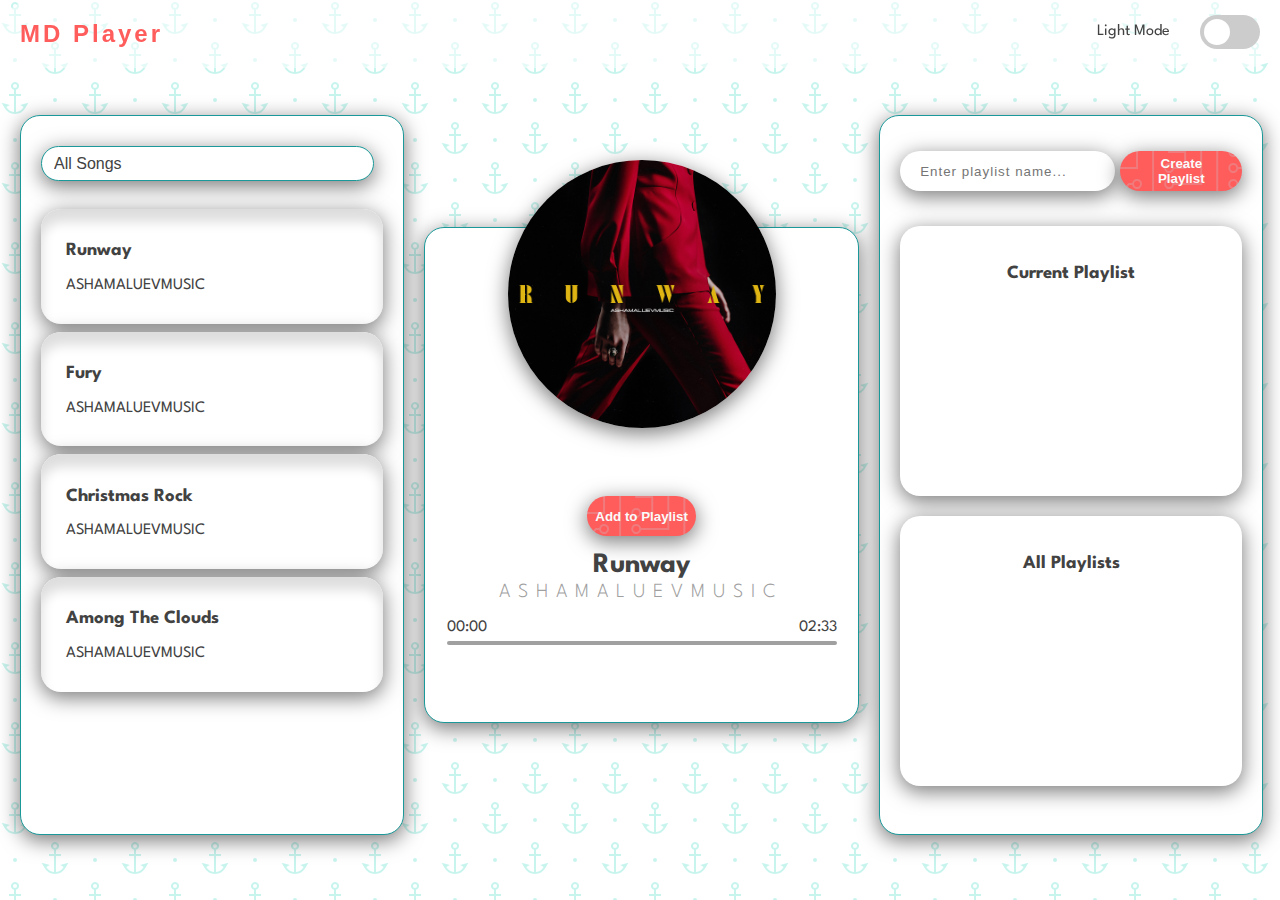
==== commit fbc3313d: "added media queries for mobile devices" ====
--- a/index.html
+++ b/index.html
@@ -9,15 +9,28 @@
   <link rel="stylesheet" href="style.css">
 </head>
 <body>
-  <nav></nav>
+  <!-- Dark Mode Switch -->
+  <div class="theme-switch-wrapper">
+    <span id="toggle-icon">
+        <span class="toggle-text">Light Mode</span>
+        <i class="fas fa-sun"></i>
+    </span>
+    <label class="theme-switch">
+        <input type="checkbox">
+        <div class="slider round"></div>
+    </label>
+ </div>
+  <nav id="nav">
+    <a href="#">MD Player</a>
+  </nav>
   <main>
-    <section class="genre-container">
+    <section class="genre-container container visible">
       <select name="genres" class="select-genre" id="select-genre">
         <!-- <option class="genres" value="all">All</option> -->
       </select>
       <div class="filtered-songs" id="filtered-songs"></div>
     </section>
-    <section class="player-container">
+    <section class="player-container container">
       <!-- Songs -->
        <div class="img-container">
         <img src="./images/runway-1.jpg" id="album-cover" alt="Album Art">
@@ -40,7 +53,7 @@
           <i class="fas fa-forward" id="next" title="Next"></i>
         </div>
    </section>
-    <section class="playlist-container">
+    <section class="playlist-container container">
       <div class="create-playlist">
         <form class="new-playlist" id="new-playlist">
           <input type="text" id="playlist-input" placeholder="Enter playlist name...">
@@ -55,8 +68,12 @@
       </div>
     </section>
   </main>
-  <footer></footer>
-
+  <footer id="footer">
+    <button id="genre-container-slide">Genre</button>
+    <button id="player-container-slide">Player</button>
+    <button id="playlist-container-slide">Playlists</button>
+  </footer>
+    
   <script src="script.js"></script>
 </body>
 </html>--- a/style.css
+++ b/style.css
@@ -1,4 +1,27 @@
 @import url('https://fonts.googleapis.com/css2?family=League+Spartan:wght@100..900&display=swap');
+
+:root {
+  --primary-color: rgb(255, 92, 92);
+  --primary-variant: #ff2d2d;
+  --secondary-color: #1b9999;
+  --on-primary: rgb(250, 250, 250);
+  --on-background: rgb(66, 66, 66);
+  --on-background-alt: rgba(66, 66, 66, 0.5);
+  --background: rgb(255, 255, 255);
+  --box-shadow: 0 5px 20px 1px rgba(0, 0, 0, 0.5);
+  --box-shadow-3d: inset 0 12px 12px 1px rgb(222, 222, 222), 0 5px 20px 1px rgba(0, 0, 0, 0.5);
+}
+
+[data-theme="dark"] {
+  --primary-color: rgb(150, 65, 255);
+  --primary-variant: #6c63ff;
+  --secondary-color: #03dac5;
+  --on-primary: #000;
+  --on-background: rgba(255, 255, 255, 0.9);
+  --on-background-alt: rgba(255, 255, 255, 0.7);
+  --background: #2d2d2d;
+  --box-shadow-3d: inset 0 15px 15px 1px rgba(66, 66, 66), 0 5px 20px 1px rgba(0, 0, 0, 0.5);
+}
 
 * {
   box-sizing: border-box;
@@ -6,9 +29,12 @@
 
 body {
   margin: 0;
+  padding: 0;
   min-height: 100vh;
-  background-color: #c9ced3;
-  background-image: url("data:image/svg+xml,%3Csvg xmlns='http://www.w3.org/2000/svg' viewBox='0 0 304 304' width='304' height='304'%3E%3Cpath fill='%23e7e7e7' fill-opacity='0.66' d='M44.1 224a5 5 0 1 1 0 2H0v-2h44.1zm160 48a5 5 0 1 1 0 2H82v-2h122.1zm57.8-46a5 5 0 1 1 0-2H304v2h-42.1zm0 16a5 5 0 1 1 0-2H304v2h-42.1zm6.2-114a5 5 0 1 1 0 2h-86.2a5 5 0 1 1 0-2h86.2zm-256-48a5 5 0 1 1 0 2H0v-2h12.1zm185.8 34a5 5 0 1 1 0-2h86.2a5 5 0 1 1 0 2h-86.2zM258 12.1a5 5 0 1 1-2 0V0h2v12.1zm-64 208a5 5 0 1 1-2 0v-54.2a5 5 0 1 1 2 0v54.2zm48-198.2V80h62v2h-64V21.9a5 5 0 1 1 2 0zm16 16V64h46v2h-48V37.9a5 5 0 1 1 2 0zm-128 96V208h16v12.1a5 5 0 1 1-2 0V210h-16v-76.1a5 5 0 1 1 2 0zm-5.9-21.9a5 5 0 1 1 0 2H114v48H85.9a5 5 0 1 1 0-2H112v-48h12.1zm-6.2 130a5 5 0 1 1 0-2H176v-74.1a5 5 0 1 1 2 0V242h-60.1zm-16-64a5 5 0 1 1 0-2H114v48h10.1a5 5 0 1 1 0 2H112v-48h-10.1zM66 284.1a5 5 0 1 1-2 0V274H50v30h-2v-32h18v12.1zM236.1 176a5 5 0 1 1 0 2H226v94h48v32h-2v-30h-48v-98h12.1zm25.8-30a5 5 0 1 1 0-2H274v44.1a5 5 0 1 1-2 0V146h-10.1zm-64 96a5 5 0 1 1 0-2H208v-80h16v-14h-42.1a5 5 0 1 1 0-2H226v18h-16v80h-12.1zm86.2-210a5 5 0 1 1 0 2H272V0h2v32h10.1zM98 101.9V146H53.9a5 5 0 1 1 0-2H96v-42.1a5 5 0 1 1 2 0zM53.9 34a5 5 0 1 1 0-2H80V0h2v34H53.9zm60.1 3.9V66H82v64H69.9a5 5 0 1 1 0-2H80V64h32V37.9a5 5 0 1 1 2 0zM101.9 82a5 5 0 1 1 0-2H128V37.9a5 5 0 1 1 2 0V82h-28.1zm16-64a5 5 0 1 1 0-2H146v44.1a5 5 0 1 1-2 0V18h-26.1zm102.2 270a5 5 0 1 1 0 2H98v14h-2v-16h124.1zM242 149.9V160h16v34h-16v62h48v48h-2v-46h-48v-66h16v-30h-16v-12.1a5 5 0 1 1 2 0zM53.9 18a5 5 0 1 1 0-2H64V2H48V0h18v18H53.9zm112 32a5 5 0 1 1 0-2H192V0h50v2h-48v48h-28.1zm-48-48a5 5 0 0 1-9.8-2h2.07a3 3 0 1 0 5.66 0H178v34h-18V21.9a5 5 0 1 1 2 0V32h14V2h-58.1zm0 96a5 5 0 1 1 0-2H137l32-32h39V21.9a5 5 0 1 1 2 0V66h-40.17l-32 32H117.9zm28.1 90.1a5 5 0 1 1-2 0v-76.51L175.59 80H224V21.9a5 5 0 1 1 2 0V82h-49.59L146 112.41v75.69zm16 32a5 5 0 1 1-2 0v-99.51L184.59 96H300.1a5 5 0 0 1 3.9-3.9v2.07a3 3 0 0 0 0 5.66v2.07a5 5 0 0 1-3.9-3.9H185.41L162 121.41v98.69zm-144-64a5 5 0 1 1-2 0v-3.51l48-48V48h32V0h2v50H66v55.41l-48 48v2.69zM50 53.9v43.51l-48 48V208h26.1a5 5 0 1 1 0 2H0v-65.41l48-48V53.9a5 5 0 1 1 2 0zm-16 16V89.41l-34 34v-2.82l32-32V69.9a5 5 0 1 1 2 0zM12.1 32a5 5 0 1 1 0 2H9.41L0 43.41V40.6L8.59 32h3.51zm265.8 18a5 5 0 1 1 0-2h18.69l7.41-7.41v2.82L297.41 50H277.9zm-16 160a5 5 0 1 1 0-2H288v-71.41l16-16v2.82l-14 14V210h-28.1zm-208 32a5 5 0 1 1 0-2H64v-22.59L40.59 194H21.9a5 5 0 1 1 0-2H41.41L66 216.59V242H53.9zm150.2 14a5 5 0 1 1 0 2H96v-56.6L56.6 162H37.9a5 5 0 1 1 0-2h19.5L98 200.6V256h106.1zm-150.2 2a5 5 0 1 1 0-2H80v-46.59L48.59 178H21.9a5 5 0 1 1 0-2H49.41L82 208.59V258H53.9zM34 39.8v1.61L9.41 66H0v-2h8.59L32 40.59V0h2v39.8zM2 300.1a5 5 0 0 1 3.9 3.9H3.83A3 3 0 0 0 0 302.17V256h18v48h-2v-46H2v42.1zM34 241v63h-2v-62H0v-2h34v1zM17 18H0v-2h16V0h2v18h-1zm273-2h14v2h-16V0h2v16zm-32 273v15h-2v-14h-14v14h-2v-16h18v1zM0 92.1A5.02 5.02 0 0 1 6 97a5 5 0 0 1-6 4.9v-2.07a3 3 0 1 0 0-5.66V92.1zM80 272h2v32h-2v-32zm37.9 32h-2.07a3 3 0 0 0-5.66 0h-2.07a5 5 0 0 1 9.8 0zM5.9 0A5.02 5.02 0 0 1 0 5.9V3.83A3 3 0 0 0 3.83 0H5.9zm294.2 0h2.07A3 3 0 0 0 304 3.83V5.9a5 5 0 0 1-3.9-5.9zm3.9 300.1v2.07a3 3 0 0 0-1.83 1.83h-2.07a5 5 0 0 1 3.9-3.9zM97 100a3 3 0 1 0 0-6 3 3 0 0 0 0 6zm0-16a3 3 0 1 0 0-6 3 3 0 0 0 0 6zm16 16a3 3 0 1 0 0-6 3 3 0 0 0 0 6zm16 16a3 3 0 1 0 0-6 3 3 0 0 0 0 6zm0 16a3 3 0 1 0 0-6 3 3 0 0 0 0 6zm-48 32a3 3 0 1 0 0-6 3 3 0 0 0 0 6zm16 16a3 3 0 1 0 0-6 3 3 0 0 0 0 6zm32 48a3 3 0 1 0 0-6 3 3 0 0 0 0 6zm-16 16a3 3 0 1 0 0-6 3 3 0 0 0 0 6zm32-16a3 3 0 1 0 0-6 3 3 0 0 0 0 6zm0-32a3 3 0 1 0 0-6 3 3 0 0 0 0 6zm16 32a3 3 0 1 0 0-6 3 3 0 0 0 0 6zm32 16a3 3 0 1 0 0-6 3 3 0 0 0 0 6zm0-16a3 3 0 1 0 0-6 3 3 0 0 0 0 6zm-16-64a3 3 0 1 0 0-6 3 3 0 0 0 0 6zm16 0a3 3 0 1 0 0-6 3 3 0 0 0 0 6zm16 96a3 3 0 1 0 0-6 3 3 0 0 0 0 6zm0 16a3 3 0 1 0 0-6 3 3 0 0 0 0 6zm16 16a3 3 0 1 0 0-6 3 3 0 0 0 0 6zm16-144a3 3 0 1 0 0-6 3 3 0 0 0 0 6zm0 32a3 3 0 1 0 0-6 3 3 0 0 0 0 6zm16-32a3 3 0 1 0 0-6 3 3 0 0 0 0 6zm16-16a3 3 0 1 0 0-6 3 3 0 0 0 0 6zm-96 0a3 3 0 1 0 0-6 3 3 0 0 0 0 6zm0 16a3 3 0 1 0 0-6 3 3 0 0 0 0 6zm16-32a3 3 0 1 0 0-6 3 3 0 0 0 0 6zm96 0a3 3 0 1 0 0-6 3 3 0 0 0 0 6zm-16-64a3 3 0 1 0 0-6 3 3 0 0 0 0 6zm16-16a3 3 0 1 0 0-6 3 3 0 0 0 0 6zm-32 0a3 3 0 1 0 0-6 3 3 0 0 0 0 6zm0-16a3 3 0 1 0 0-6 3 3 0 0 0 0 6zm-16 0a3 3 0 1 0 0-6 3 3 0 0 0 0 6zm-16 0a3 3 0 1 0 0-6 3 3 0 0 0 0 6zm-16 0a3 3 0 1 0 0-6 3 3 0 0 0 0 6zM49 36a3 3 0 1 0 0-6 3 3 0 0 0 0 6zm-32 0a3 3 0 1 0 0-6 3 3 0 0 0 0 6zm32 16a3 3 0 1 0 0-6 3 3 0 0 0 0 6zM33 68a3 3 0 1 0 0-6 3 3 0 0 0 0 6zm16-48a3 3 0 1 0 0-6 3 3 0 0 0 0 6zm0 240a3 3 0 1 0 0-6 3 3 0 0 0 0 6zm16 32a3 3 0 1 0 0-6 3 3 0 0 0 0 6zm-16-64a3 3 0 1 0 0-6 3 3 0 0 0 0 6zm0 16a3 3 0 1 0 0-6 3 3 0 0 0 0 6zm-16-32a3 3 0 1 0 0-6 3 3 0 0 0 0 6zm80-176a3 3 0 1 0 0-6 3 3 0 0 0 0 6zm16 0a3 3 0 1 0 0-6 3 3 0 0 0 0 6zm-16-16a3 3 0 1 0 0-6 3 3 0 0 0 0 6zm32 48a3 3 0 1 0 0-6 3 3 0 0 0 0 6zm16-16a3 3 0 1 0 0-6 3 3 0 0 0 0 6zm0-32a3 3 0 1 0 0-6 3 3 0 0 0 0 6zm112 176a3 3 0 1 0 0-6 3 3 0 0 0 0 6zm-16 16a3 3 0 1 0 0-6 3 3 0 0 0 0 6zm0 16a3 3 0 1 0 0-6 3 3 0 0 0 0 6zm0 16a3 3 0 1 0 0-6 3 3 0 0 0 0 6zM17 180a3 3 0 1 0 0-6 3 3 0 0 0 0 6zm0 16a3 3 0 1 0 0-6 3 3 0 0 0 0 6zm0-32a3 3 0 1 0 0-6 3 3 0 0 0 0 6zm16 0a3 3 0 1 0 0-6 3 3 0 0 0 0 6zM17 84a3 3 0 1 0 0-6 3 3 0 0 0 0 6zm32 64a3 3 0 1 0 0-6 3 3 0 0 0 0 6zm16-16a3 3 0 1 0 0-6 3 3 0 0 0 0 6z'%3E%3C/path%3E%3C/svg%3E");
+  max-width: 100vw;
+  color: var(--on-background);
+  background-color: var(--background);
+  background-image: url("data:image/svg+xml,%3Csvg xmlns='http://www.w3.org/2000/svg' viewBox='0 0 80 80' width='80' height='80'%3E%3Cpath fill='%2349dbc9' fill-opacity='0.3' d='M14 16H9v-2h5V9.87a4 4 0 1 1 2 0V14h5v2h-5v15.95A10 10 0 0 0 23.66 27l-3.46-2 8.2-2.2-2.9 5a12 12 0 0 1-21 0l-2.89-5 8.2 2.2-3.47 2A10 10 0 0 0 14 31.95V16zm40 40h-5v-2h5v-4.13a4 4 0 1 1 2 0V54h5v2h-5v15.95A10 10 0 0 0 63.66 67l-3.47-2 8.2-2.2-2.88 5a12 12 0 0 1-21.02 0l-2.88-5 8.2 2.2-3.47 2A10 10 0 0 0 54 71.95V56zm-39 6a2 2 0 1 1 0-4 2 2 0 0 1 0 4zm40-40a2 2 0 1 1 0-4 2 2 0 0 1 0 4zM15 8a2 2 0 1 0 0-4 2 2 0 0 0 0 4zm40 40a2 2 0 1 0 0-4 2 2 0 0 0 0 4z'%3E%3C/path%3E%3C/svg%3E");
   display: flex; 
   justify-content: center;
   align-items: center;
@@ -19,38 +45,66 @@
 
 /* Navbar */
 nav {
-  min-width: 100vw;
-  height: 6vh;
+  z-index: 10;
+  position: fixed;
+  top: 0;
+  font-family: Oswald, sans-serif;
+  font-size: 24px;
+  letter-spacing: 3px;
+  padding: 20px;
+  width: 100vw;
+  background: rgb(255 255 255 / 50%);
+  border-radius: 100vh;
+}
+
+a {
+  margin-right: 25px;
+  color: var(--primary-color);
+  text-decoration: none;
+  border-bottom: 3px solid transparent;
+  font-weight: bold;
+}
+
+a:hover,
+a:focus {
+  color: var(--on-background);
 }
 
 main {
-  width: 100vw;
+  max-width: 100vw;
   display: flex;
   justify-content: space-around;
   align-items: center;
+  position: relative;
+  top: 25px;
 }
 
 /* Left sidebar containing the selection of genre */
 .genre-container {
   min-height: 80vh;
-  min-width: 20rem;
-  max-width: 25rem;
+  max-height: 80vh;
+  min-width: 30vw;
   padding: 0.625rem;
   margin: 1.25rem;
-  background-color: #e7e7e7;
-  background-image: url("data:image/svg+xml,%3Csvg xmlns='http://www.w3.org/2000/svg' viewBox='0 0 304 304' width='304' height='304'%3E%3Cpath fill='%23c9ced3' fill-opacity='0.28' d='M44.1 224a5 5 0 1 1 0 2H0v-2h44.1zm160 48a5 5 0 1 1 0 2H82v-2h122.1zm57.8-46a5 5 0 1 1 0-2H304v2h-42.1zm0 16a5 5 0 1 1 0-2H304v2h-42.1zm6.2-114a5 5 0 1 1 0 2h-86.2a5 5 0 1 1 0-2h86.2zm-256-48a5 5 0 1 1 0 2H0v-2h12.1zm185.8 34a5 5 0 1 1 0-2h86.2a5 5 0 1 1 0 2h-86.2zM258 12.1a5 5 0 1 1-2 0V0h2v12.1zm-64 208a5 5 0 1 1-2 0v-54.2a5 5 0 1 1 2 0v54.2zm48-198.2V80h62v2h-64V21.9a5 5 0 1 1 2 0zm16 16V64h46v2h-48V37.9a5 5 0 1 1 2 0zm-128 96V208h16v12.1a5 5 0 1 1-2 0V210h-16v-76.1a5 5 0 1 1 2 0zm-5.9-21.9a5 5 0 1 1 0 2H114v48H85.9a5 5 0 1 1 0-2H112v-48h12.1zm-6.2 130a5 5 0 1 1 0-2H176v-74.1a5 5 0 1 1 2 0V242h-60.1zm-16-64a5 5 0 1 1 0-2H114v48h10.1a5 5 0 1 1 0 2H112v-48h-10.1zM66 284.1a5 5 0 1 1-2 0V274H50v30h-2v-32h18v12.1zM236.1 176a5 5 0 1 1 0 2H226v94h48v32h-2v-30h-48v-98h12.1zm25.8-30a5 5 0 1 1 0-2H274v44.1a5 5 0 1 1-2 0V146h-10.1zm-64 96a5 5 0 1 1 0-2H208v-80h16v-14h-42.1a5 5 0 1 1 0-2H226v18h-16v80h-12.1zm86.2-210a5 5 0 1 1 0 2H272V0h2v32h10.1zM98 101.9V146H53.9a5 5 0 1 1 0-2H96v-42.1a5 5 0 1 1 2 0zM53.9 34a5 5 0 1 1 0-2H80V0h2v34H53.9zm60.1 3.9V66H82v64H69.9a5 5 0 1 1 0-2H80V64h32V37.9a5 5 0 1 1 2 0zM101.9 82a5 5 0 1 1 0-2H128V37.9a5 5 0 1 1 2 0V82h-28.1zm16-64a5 5 0 1 1 0-2H146v44.1a5 5 0 1 1-2 0V18h-26.1zm102.2 270a5 5 0 1 1 0 2H98v14h-2v-16h124.1zM242 149.9V160h16v34h-16v62h48v48h-2v-46h-48v-66h16v-30h-16v-12.1a5 5 0 1 1 2 0zM53.9 18a5 5 0 1 1 0-2H64V2H48V0h18v18H53.9zm112 32a5 5 0 1 1 0-2H192V0h50v2h-48v48h-28.1zm-48-48a5 5 0 0 1-9.8-2h2.07a3 3 0 1 0 5.66 0H178v34h-18V21.9a5 5 0 1 1 2 0V32h14V2h-58.1zm0 96a5 5 0 1 1 0-2H137l32-32h39V21.9a5 5 0 1 1 2 0V66h-40.17l-32 32H117.9zm28.1 90.1a5 5 0 1 1-2 0v-76.51L175.59 80H224V21.9a5 5 0 1 1 2 0V82h-49.59L146 112.41v75.69zm16 32a5 5 0 1 1-2 0v-99.51L184.59 96H300.1a5 5 0 0 1 3.9-3.9v2.07a3 3 0 0 0 0 5.66v2.07a5 5 0 0 1-3.9-3.9H185.41L162 121.41v98.69zm-144-64a5 5 0 1 1-2 0v-3.51l48-48V48h32V0h2v50H66v55.41l-48 48v2.69zM50 53.9v43.51l-48 48V208h26.1a5 5 0 1 1 0 2H0v-65.41l48-48V53.9a5 5 0 1 1 2 0zm-16 16V89.41l-34 34v-2.82l32-32V69.9a5 5 0 1 1 2 0zM12.1 32a5 5 0 1 1 0 2H9.41L0 43.41V40.6L8.59 32h3.51zm265.8 18a5 5 0 1 1 0-2h18.69l7.41-7.41v2.82L297.41 50H277.9zm-16 160a5 5 0 1 1 0-2H288v-71.41l16-16v2.82l-14 14V210h-28.1zm-208 32a5 5 0 1 1 0-2H64v-22.59L40.59 194H21.9a5 5 0 1 1 0-2H41.41L66 216.59V242H53.9zm150.2 14a5 5 0 1 1 0 2H96v-56.6L56.6 162H37.9a5 5 0 1 1 0-2h19.5L98 200.6V256h106.1zm-150.2 2a5 5 0 1 1 0-2H80v-46.59L48.59 178H21.9a5 5 0 1 1 0-2H49.41L82 208.59V258H53.9zM34 39.8v1.61L9.41 66H0v-2h8.59L32 40.59V0h2v39.8zM2 300.1a5 5 0 0 1 3.9 3.9H3.83A3 3 0 0 0 0 302.17V256h18v48h-2v-46H2v42.1zM34 241v63h-2v-62H0v-2h34v1zM17 18H0v-2h16V0h2v18h-1zm273-2h14v2h-16V0h2v16zm-32 273v15h-2v-14h-14v14h-2v-16h18v1zM0 92.1A5.02 5.02 0 0 1 6 97a5 5 0 0 1-6 4.9v-2.07a3 3 0 1 0 0-5.66V92.1zM80 272h2v32h-2v-32zm37.9 32h-2.07a3 3 0 0 0-5.66 0h-2.07a5 5 0 0 1 9.8 0zM5.9 0A5.02 5.02 0 0 1 0 5.9V3.83A3 3 0 0 0 3.83 0H5.9zm294.2 0h2.07A3 3 0 0 0 304 3.83V5.9a5 5 0 0 1-3.9-5.9zm3.9 300.1v2.07a3 3 0 0 0-1.83 1.83h-2.07a5 5 0 0 1 3.9-3.9zM97 100a3 3 0 1 0 0-6 3 3 0 0 0 0 6zm0-16a3 3 0 1 0 0-6 3 3 0 0 0 0 6zm16 16a3 3 0 1 0 0-6 3 3 0 0 0 0 6zm16 16a3 3 0 1 0 0-6 3 3 0 0 0 0 6zm0 16a3 3 0 1 0 0-6 3 3 0 0 0 0 6zm-48 32a3 3 0 1 0 0-6 3 3 0 0 0 0 6zm16 16a3 3 0 1 0 0-6 3 3 0 0 0 0 6zm32 48a3 3 0 1 0 0-6 3 3 0 0 0 0 6zm-16 16a3 3 0 1 0 0-6 3 3 0 0 0 0 6zm32-16a3 3 0 1 0 0-6 3 3 0 0 0 0 6zm0-32a3 3 0 1 0 0-6 3 3 0 0 0 0 6zm16 32a3 3 0 1 0 0-6 3 3 0 0 0 0 6zm32 16a3 3 0 1 0 0-6 3 3 0 0 0 0 6zm0-16a3 3 0 1 0 0-6 3 3 0 0 0 0 6zm-16-64a3 3 0 1 0 0-6 3 3 0 0 0 0 6zm16 0a3 3 0 1 0 0-6 3 3 0 0 0 0 6zm16 96a3 3 0 1 0 0-6 3 3 0 0 0 0 6zm0 16a3 3 0 1 0 0-6 3 3 0 0 0 0 6zm16 16a3 3 0 1 0 0-6 3 3 0 0 0 0 6zm16-144a3 3 0 1 0 0-6 3 3 0 0 0 0 6zm0 32a3 3 0 1 0 0-6 3 3 0 0 0 0 6zm16-32a3 3 0 1 0 0-6 3 3 0 0 0 0 6zm16-16a3 3 0 1 0 0-6 3 3 0 0 0 0 6zm-96 0a3 3 0 1 0 0-6 3 3 0 0 0 0 6zm0 16a3 3 0 1 0 0-6 3 3 0 0 0 0 6zm16-32a3 3 0 1 0 0-6 3 3 0 0 0 0 6zm96 0a3 3 0 1 0 0-6 3 3 0 0 0 0 6zm-16-64a3 3 0 1 0 0-6 3 3 0 0 0 0 6zm16-16a3 3 0 1 0 0-6 3 3 0 0 0 0 6zm-32 0a3 3 0 1 0 0-6 3 3 0 0 0 0 6zm0-16a3 3 0 1 0 0-6 3 3 0 0 0 0 6zm-16 0a3 3 0 1 0 0-6 3 3 0 0 0 0 6zm-16 0a3 3 0 1 0 0-6 3 3 0 0 0 0 6zm-16 0a3 3 0 1 0 0-6 3 3 0 0 0 0 6zM49 36a3 3 0 1 0 0-6 3 3 0 0 0 0 6zm-32 0a3 3 0 1 0 0-6 3 3 0 0 0 0 6zm32 16a3 3 0 1 0 0-6 3 3 0 0 0 0 6zM33 68a3 3 0 1 0 0-6 3 3 0 0 0 0 6zm16-48a3 3 0 1 0 0-6 3 3 0 0 0 0 6zm0 240a3 3 0 1 0 0-6 3 3 0 0 0 0 6zm16 32a3 3 0 1 0 0-6 3 3 0 0 0 0 6zm-16-64a3 3 0 1 0 0-6 3 3 0 0 0 0 6zm0 16a3 3 0 1 0 0-6 3 3 0 0 0 0 6zm-16-32a3 3 0 1 0 0-6 3 3 0 0 0 0 6zm80-176a3 3 0 1 0 0-6 3 3 0 0 0 0 6zm16 0a3 3 0 1 0 0-6 3 3 0 0 0 0 6zm-16-16a3 3 0 1 0 0-6 3 3 0 0 0 0 6zm32 48a3 3 0 1 0 0-6 3 3 0 0 0 0 6zm16-16a3 3 0 1 0 0-6 3 3 0 0 0 0 6zm0-32a3 3 0 1 0 0-6 3 3 0 0 0 0 6zm112 176a3 3 0 1 0 0-6 3 3 0 0 0 0 6zm-16 16a3 3 0 1 0 0-6 3 3 0 0 0 0 6zm0 16a3 3 0 1 0 0-6 3 3 0 0 0 0 6zm0 16a3 3 0 1 0 0-6 3 3 0 0 0 0 6zM17 180a3 3 0 1 0 0-6 3 3 0 0 0 0 6zm0 16a3 3 0 1 0 0-6 3 3 0 0 0 0 6zm0-32a3 3 0 1 0 0-6 3 3 0 0 0 0 6zm16 0a3 3 0 1 0 0-6 3 3 0 0 0 0 6zM17 84a3 3 0 1 0 0-6 3 3 0 0 0 0 6zm32 64a3 3 0 1 0 0-6 3 3 0 0 0 0 6zm16-16a3 3 0 1 0 0-6 3 3 0 0 0 0 6z'%3E%3C/path%3E%3C/svg%3E");
-  border-radius: 1.25rem;
-  box-shadow: 0 15px 30px 5px rgba(0, 0, 0, 0.3);
+  background-color: var(--background);
+  border: 1px solid var(--secondary-color);
+  border-radius: 20px;
+  box-shadow: var(--box-shadow);
   flex: 1;
+  overflow: scroll;
+  transition: transform 1s ease-in-out, opacity 0.5s ease-in-out;
+  /* flex-direction: column; */
 }
 
 /* Basic styling for select element */
 .select-genre {
   padding: 0.5rem 0.75rem;
   font-size: 1rem;
-  border: 1px solid #ccc;
-  border-radius: 100vh;
-  background-color: #fff;
+  border: 1px solid var(--secondary-color);
+  box-shadow: var(--box-shadow);
+  border-radius: 100vh;
+  background-color: var(--background);
+  color: var(--on-background);
   width: 92%;
   appearance: none;
   outline: none;
@@ -74,15 +128,14 @@
 
 /* Styling the dropdown menu options */
 .select-genre option {
-  background-color: #fff;
-  color: #333;
+  background-color: var(--background);
+  color: var(--on-background);
   padding: 0.5rem 0.75rem;
 }
 
 /* Hover state for options */
 .select-genre option:hover {
-  background-color: #c9ced3;
-  background-image: url("data:image/svg+xml,%3Csvg xmlns='http://www.w3.org/2000/svg' viewBox='0 0 304 304' width='304' height='304'%3E%3Cpath fill='%23e7e7e7' fill-opacity='0.66' d='M44.1 224a5 5 0 1 1 0 2H0v-2h44.1zm160 48a5 5 0 1 1 0 2H82v-2h122.1zm57.8-46a5 5 0 1 1 0-2H304v2h-42.1zm0 16a5 5 0 1 1 0-2H304v2h-42.1zm6.2-114a5 5 0 1 1 0 2h-86.2a5 5 0 1 1 0-2h86.2zm-256-48a5 5 0 1 1 0 2H0v-2h12.1zm185.8 34a5 5 0 1 1 0-2h86.2a5 5 0 1 1 0 2h-86.2zM258 12.1a5 5 0 1 1-2 0V0h2v12.1zm-64 208a5 5 0 1 1-2 0v-54.2a5 5 0 1 1 2 0v54.2zm48-198.2V80h62v2h-64V21.9a5 5 0 1 1 2 0zm16 16V64h46v2h-48V37.9a5 5 0 1 1 2 0zm-128 96V208h16v12.1a5 5 0 1 1-2 0V210h-16v-76.1a5 5 0 1 1 2 0zm-5.9-21.9a5 5 0 1 1 0 2H114v48H85.9a5 5 0 1 1 0-2H112v-48h12.1zm-6.2 130a5 5 0 1 1 0-2H176v-74.1a5 5 0 1 1 2 0V242h-60.1zm-16-64a5 5 0 1 1 0-2H114v48h10.1a5 5 0 1 1 0 2H112v-48h-10.1zM66 284.1a5 5 0 1 1-2 0V274H50v30h-2v-32h18v12.1zM236.1 176a5 5 0 1 1 0 2H226v94h48v32h-2v-30h-48v-98h12.1zm25.8-30a5 5 0 1 1 0-2H274v44.1a5 5 0 1 1-2 0V146h-10.1zm-64 96a5 5 0 1 1 0-2H208v-80h16v-14h-42.1a5 5 0 1 1 0-2H226v18h-16v80h-12.1zm86.2-210a5 5 0 1 1 0 2H272V0h2v32h10.1zM98 101.9V146H53.9a5 5 0 1 1 0-2H96v-42.1a5 5 0 1 1 2 0zM53.9 34a5 5 0 1 1 0-2H80V0h2v34H53.9zm60.1 3.9V66H82v64H69.9a5 5 0 1 1 0-2H80V64h32V37.9a5 5 0 1 1 2 0zM101.9 82a5 5 0 1 1 0-2H128V37.9a5 5 0 1 1 2 0V82h-28.1zm16-64a5 5 0 1 1 0-2H146v44.1a5 5 0 1 1-2 0V18h-26.1zm102.2 270a5 5 0 1 1 0 2H98v14h-2v-16h124.1zM242 149.9V160h16v34h-16v62h48v48h-2v-46h-48v-66h16v-30h-16v-12.1a5 5 0 1 1 2 0zM53.9 18a5 5 0 1 1 0-2H64V2H48V0h18v18H53.9zm112 32a5 5 0 1 1 0-2H192V0h50v2h-48v48h-28.1zm-48-48a5 5 0 0 1-9.8-2h2.07a3 3 0 1 0 5.66 0H178v34h-18V21.9a5 5 0 1 1 2 0V32h14V2h-58.1zm0 96a5 5 0 1 1 0-2H137l32-32h39V21.9a5 5 0 1 1 2 0V66h-40.17l-32 32H117.9zm28.1 90.1a5 5 0 1 1-2 0v-76.51L175.59 80H224V21.9a5 5 0 1 1 2 0V82h-49.59L146 112.41v75.69zm16 32a5 5 0 1 1-2 0v-99.51L184.59 96H300.1a5 5 0 0 1 3.9-3.9v2.07a3 3 0 0 0 0 5.66v2.07a5 5 0 0 1-3.9-3.9H185.41L162 121.41v98.69zm-144-64a5 5 0 1 1-2 0v-3.51l48-48V48h32V0h2v50H66v55.41l-48 48v2.69zM50 53.9v43.51l-48 48V208h26.1a5 5 0 1 1 0 2H0v-65.41l48-48V53.9a5 5 0 1 1 2 0zm-16 16V89.41l-34 34v-2.82l32-32V69.9a5 5 0 1 1 2 0zM12.1 32a5 5 0 1 1 0 2H9.41L0 43.41V40.6L8.59 32h3.51zm265.8 18a5 5 0 1 1 0-2h18.69l7.41-7.41v2.82L297.41 50H277.9zm-16 160a5 5 0 1 1 0-2H288v-71.41l16-16v2.82l-14 14V210h-28.1zm-208 32a5 5 0 1 1 0-2H64v-22.59L40.59 194H21.9a5 5 0 1 1 0-2H41.41L66 216.59V242H53.9zm150.2 14a5 5 0 1 1 0 2H96v-56.6L56.6 162H37.9a5 5 0 1 1 0-2h19.5L98 200.6V256h106.1zm-150.2 2a5 5 0 1 1 0-2H80v-46.59L48.59 178H21.9a5 5 0 1 1 0-2H49.41L82 208.59V258H53.9zM34 39.8v1.61L9.41 66H0v-2h8.59L32 40.59V0h2v39.8zM2 300.1a5 5 0 0 1 3.9 3.9H3.83A3 3 0 0 0 0 302.17V256h18v48h-2v-46H2v42.1zM34 241v63h-2v-62H0v-2h34v1zM17 18H0v-2h16V0h2v18h-1zm273-2h14v2h-16V0h2v16zm-32 273v15h-2v-14h-14v14h-2v-16h18v1zM0 92.1A5.02 5.02 0 0 1 6 97a5 5 0 0 1-6 4.9v-2.07a3 3 0 1 0 0-5.66V92.1zM80 272h2v32h-2v-32zm37.9 32h-2.07a3 3 0 0 0-5.66 0h-2.07a5 5 0 0 1 9.8 0zM5.9 0A5.02 5.02 0 0 1 0 5.9V3.83A3 3 0 0 0 3.83 0H5.9zm294.2 0h2.07A3 3 0 0 0 304 3.83V5.9a5 5 0 0 1-3.9-5.9zm3.9 300.1v2.07a3 3 0 0 0-1.83 1.83h-2.07a5 5 0 0 1 3.9-3.9zM97 100a3 3 0 1 0 0-6 3 3 0 0 0 0 6zm0-16a3 3 0 1 0 0-6 3 3 0 0 0 0 6zm16 16a3 3 0 1 0 0-6 3 3 0 0 0 0 6zm16 16a3 3 0 1 0 0-6 3 3 0 0 0 0 6zm0 16a3 3 0 1 0 0-6 3 3 0 0 0 0 6zm-48 32a3 3 0 1 0 0-6 3 3 0 0 0 0 6zm16 16a3 3 0 1 0 0-6 3 3 0 0 0 0 6zm32 48a3 3 0 1 0 0-6 3 3 0 0 0 0 6zm-16 16a3 3 0 1 0 0-6 3 3 0 0 0 0 6zm32-16a3 3 0 1 0 0-6 3 3 0 0 0 0 6zm0-32a3 3 0 1 0 0-6 3 3 0 0 0 0 6zm16 32a3 3 0 1 0 0-6 3 3 0 0 0 0 6zm32 16a3 3 0 1 0 0-6 3 3 0 0 0 0 6zm0-16a3 3 0 1 0 0-6 3 3 0 0 0 0 6zm-16-64a3 3 0 1 0 0-6 3 3 0 0 0 0 6zm16 0a3 3 0 1 0 0-6 3 3 0 0 0 0 6zm16 96a3 3 0 1 0 0-6 3 3 0 0 0 0 6zm0 16a3 3 0 1 0 0-6 3 3 0 0 0 0 6zm16 16a3 3 0 1 0 0-6 3 3 0 0 0 0 6zm16-144a3 3 0 1 0 0-6 3 3 0 0 0 0 6zm0 32a3 3 0 1 0 0-6 3 3 0 0 0 0 6zm16-32a3 3 0 1 0 0-6 3 3 0 0 0 0 6zm16-16a3 3 0 1 0 0-6 3 3 0 0 0 0 6zm-96 0a3 3 0 1 0 0-6 3 3 0 0 0 0 6zm0 16a3 3 0 1 0 0-6 3 3 0 0 0 0 6zm16-32a3 3 0 1 0 0-6 3 3 0 0 0 0 6zm96 0a3 3 0 1 0 0-6 3 3 0 0 0 0 6zm-16-64a3 3 0 1 0 0-6 3 3 0 0 0 0 6zm16-16a3 3 0 1 0 0-6 3 3 0 0 0 0 6zm-32 0a3 3 0 1 0 0-6 3 3 0 0 0 0 6zm0-16a3 3 0 1 0 0-6 3 3 0 0 0 0 6zm-16 0a3 3 0 1 0 0-6 3 3 0 0 0 0 6zm-16 0a3 3 0 1 0 0-6 3 3 0 0 0 0 6zm-16 0a3 3 0 1 0 0-6 3 3 0 0 0 0 6zM49 36a3 3 0 1 0 0-6 3 3 0 0 0 0 6zm-32 0a3 3 0 1 0 0-6 3 3 0 0 0 0 6zm32 16a3 3 0 1 0 0-6 3 3 0 0 0 0 6zM33 68a3 3 0 1 0 0-6 3 3 0 0 0 0 6zm16-48a3 3 0 1 0 0-6 3 3 0 0 0 0 6zm0 240a3 3 0 1 0 0-6 3 3 0 0 0 0 6zm16 32a3 3 0 1 0 0-6 3 3 0 0 0 0 6zm-16-64a3 3 0 1 0 0-6 3 3 0 0 0 0 6zm0 16a3 3 0 1 0 0-6 3 3 0 0 0 0 6zm-16-32a3 3 0 1 0 0-6 3 3 0 0 0 0 6zm80-176a3 3 0 1 0 0-6 3 3 0 0 0 0 6zm16 0a3 3 0 1 0 0-6 3 3 0 0 0 0 6zm-16-16a3 3 0 1 0 0-6 3 3 0 0 0 0 6zm32 48a3 3 0 1 0 0-6 3 3 0 0 0 0 6zm16-16a3 3 0 1 0 0-6 3 3 0 0 0 0 6zm0-32a3 3 0 1 0 0-6 3 3 0 0 0 0 6zm112 176a3 3 0 1 0 0-6 3 3 0 0 0 0 6zm-16 16a3 3 0 1 0 0-6 3 3 0 0 0 0 6zm0 16a3 3 0 1 0 0-6 3 3 0 0 0 0 6zm0 16a3 3 0 1 0 0-6 3 3 0 0 0 0 6zM17 180a3 3 0 1 0 0-6 3 3 0 0 0 0 6zm0 16a3 3 0 1 0 0-6 3 3 0 0 0 0 6zm0-32a3 3 0 1 0 0-6 3 3 0 0 0 0 6zm16 0a3 3 0 1 0 0-6 3 3 0 0 0 0 6zM17 84a3 3 0 1 0 0-6 3 3 0 0 0 0 6zm32 64a3 3 0 1 0 0-6 3 3 0 0 0 0 6zm16-16a3 3 0 1 0 0-6 3 3 0 0 0 0 6z'%3E%3C/path%3E%3C/svg%3E");
+  background-color: var(--secondary-color);
 }
 
 .song {
@@ -91,16 +144,19 @@
 }
 
 .song-container {
-  margin-inline: 0.625rem;
+  margin: 0.5rem 0.625rem;
   padding: 0.6rem 1.25rem;
-  box-shadow: inset 0 2px 2px 2px #ccc;
-  border-radius: 1.25rem;
-  background-color: #e7e7e7;
+  box-shadow: inset 0 12px 15px 1px rgba(66, 66, 66), var(--box-shadow);
+  box-shadow: var(--box-shadow-3d);
+  border-radius: 20px;
+  background-color: var(--background);
+  
 }
 
 .song-container:hover {
-  background-color: #d6d6d6;
-  /* width: 110%; */
+  background-color: var(--secondary-color);
+  color: var(--on-primary);
+  box-shadow: inset 0 15px 10px 1px #01a796, 0 5px 20px 1px rgba(0, 0, 0, 0.5);;
 }
 
 .song-container:active {
@@ -109,28 +165,29 @@
 
 /* Player section */
 .player-container {
-  min-width: 25rem;
-  background-color: #e7e7e7;
-  background-image: url("data:image/svg+xml,%3Csvg xmlns='http://www.w3.org/2000/svg' viewBox='0 0 304 304' width='304' height='304'%3E%3Cpath fill='%23c9ced3' fill-opacity='0.28' d='M44.1 224a5 5 0 1 1 0 2H0v-2h44.1zm160 48a5 5 0 1 1 0 2H82v-2h122.1zm57.8-46a5 5 0 1 1 0-2H304v2h-42.1zm0 16a5 5 0 1 1 0-2H304v2h-42.1zm6.2-114a5 5 0 1 1 0 2h-86.2a5 5 0 1 1 0-2h86.2zm-256-48a5 5 0 1 1 0 2H0v-2h12.1zm185.8 34a5 5 0 1 1 0-2h86.2a5 5 0 1 1 0 2h-86.2zM258 12.1a5 5 0 1 1-2 0V0h2v12.1zm-64 208a5 5 0 1 1-2 0v-54.2a5 5 0 1 1 2 0v54.2zm48-198.2V80h62v2h-64V21.9a5 5 0 1 1 2 0zm16 16V64h46v2h-48V37.9a5 5 0 1 1 2 0zm-128 96V208h16v12.1a5 5 0 1 1-2 0V210h-16v-76.1a5 5 0 1 1 2 0zm-5.9-21.9a5 5 0 1 1 0 2H114v48H85.9a5 5 0 1 1 0-2H112v-48h12.1zm-6.2 130a5 5 0 1 1 0-2H176v-74.1a5 5 0 1 1 2 0V242h-60.1zm-16-64a5 5 0 1 1 0-2H114v48h10.1a5 5 0 1 1 0 2H112v-48h-10.1zM66 284.1a5 5 0 1 1-2 0V274H50v30h-2v-32h18v12.1zM236.1 176a5 5 0 1 1 0 2H226v94h48v32h-2v-30h-48v-98h12.1zm25.8-30a5 5 0 1 1 0-2H274v44.1a5 5 0 1 1-2 0V146h-10.1zm-64 96a5 5 0 1 1 0-2H208v-80h16v-14h-42.1a5 5 0 1 1 0-2H226v18h-16v80h-12.1zm86.2-210a5 5 0 1 1 0 2H272V0h2v32h10.1zM98 101.9V146H53.9a5 5 0 1 1 0-2H96v-42.1a5 5 0 1 1 2 0zM53.9 34a5 5 0 1 1 0-2H80V0h2v34H53.9zm60.1 3.9V66H82v64H69.9a5 5 0 1 1 0-2H80V64h32V37.9a5 5 0 1 1 2 0zM101.9 82a5 5 0 1 1 0-2H128V37.9a5 5 0 1 1 2 0V82h-28.1zm16-64a5 5 0 1 1 0-2H146v44.1a5 5 0 1 1-2 0V18h-26.1zm102.2 270a5 5 0 1 1 0 2H98v14h-2v-16h124.1zM242 149.9V160h16v34h-16v62h48v48h-2v-46h-48v-66h16v-30h-16v-12.1a5 5 0 1 1 2 0zM53.9 18a5 5 0 1 1 0-2H64V2H48V0h18v18H53.9zm112 32a5 5 0 1 1 0-2H192V0h50v2h-48v48h-28.1zm-48-48a5 5 0 0 1-9.8-2h2.07a3 3 0 1 0 5.66 0H178v34h-18V21.9a5 5 0 1 1 2 0V32h14V2h-58.1zm0 96a5 5 0 1 1 0-2H137l32-32h39V21.9a5 5 0 1 1 2 0V66h-40.17l-32 32H117.9zm28.1 90.1a5 5 0 1 1-2 0v-76.51L175.59 80H224V21.9a5 5 0 1 1 2 0V82h-49.59L146 112.41v75.69zm16 32a5 5 0 1 1-2 0v-99.51L184.59 96H300.1a5 5 0 0 1 3.9-3.9v2.07a3 3 0 0 0 0 5.66v2.07a5 5 0 0 1-3.9-3.9H185.41L162 121.41v98.69zm-144-64a5 5 0 1 1-2 0v-3.51l48-48V48h32V0h2v50H66v55.41l-48 48v2.69zM50 53.9v43.51l-48 48V208h26.1a5 5 0 1 1 0 2H0v-65.41l48-48V53.9a5 5 0 1 1 2 0zm-16 16V89.41l-34 34v-2.82l32-32V69.9a5 5 0 1 1 2 0zM12.1 32a5 5 0 1 1 0 2H9.41L0 43.41V40.6L8.59 32h3.51zm265.8 18a5 5 0 1 1 0-2h18.69l7.41-7.41v2.82L297.41 50H277.9zm-16 160a5 5 0 1 1 0-2H288v-71.41l16-16v2.82l-14 14V210h-28.1zm-208 32a5 5 0 1 1 0-2H64v-22.59L40.59 194H21.9a5 5 0 1 1 0-2H41.41L66 216.59V242H53.9zm150.2 14a5 5 0 1 1 0 2H96v-56.6L56.6 162H37.9a5 5 0 1 1 0-2h19.5L98 200.6V256h106.1zm-150.2 2a5 5 0 1 1 0-2H80v-46.59L48.59 178H21.9a5 5 0 1 1 0-2H49.41L82 208.59V258H53.9zM34 39.8v1.61L9.41 66H0v-2h8.59L32 40.59V0h2v39.8zM2 300.1a5 5 0 0 1 3.9 3.9H3.83A3 3 0 0 0 0 302.17V256h18v48h-2v-46H2v42.1zM34 241v63h-2v-62H0v-2h34v1zM17 18H0v-2h16V0h2v18h-1zm273-2h14v2h-16V0h2v16zm-32 273v15h-2v-14h-14v14h-2v-16h18v1zM0 92.1A5.02 5.02 0 0 1 6 97a5 5 0 0 1-6 4.9v-2.07a3 3 0 1 0 0-5.66V92.1zM80 272h2v32h-2v-32zm37.9 32h-2.07a3 3 0 0 0-5.66 0h-2.07a5 5 0 0 1 9.8 0zM5.9 0A5.02 5.02 0 0 1 0 5.9V3.83A3 3 0 0 0 3.83 0H5.9zm294.2 0h2.07A3 3 0 0 0 304 3.83V5.9a5 5 0 0 1-3.9-5.9zm3.9 300.1v2.07a3 3 0 0 0-1.83 1.83h-2.07a5 5 0 0 1 3.9-3.9zM97 100a3 3 0 1 0 0-6 3 3 0 0 0 0 6zm0-16a3 3 0 1 0 0-6 3 3 0 0 0 0 6zm16 16a3 3 0 1 0 0-6 3 3 0 0 0 0 6zm16 16a3 3 0 1 0 0-6 3 3 0 0 0 0 6zm0 16a3 3 0 1 0 0-6 3 3 0 0 0 0 6zm-48 32a3 3 0 1 0 0-6 3 3 0 0 0 0 6zm16 16a3 3 0 1 0 0-6 3 3 0 0 0 0 6zm32 48a3 3 0 1 0 0-6 3 3 0 0 0 0 6zm-16 16a3 3 0 1 0 0-6 3 3 0 0 0 0 6zm32-16a3 3 0 1 0 0-6 3 3 0 0 0 0 6zm0-32a3 3 0 1 0 0-6 3 3 0 0 0 0 6zm16 32a3 3 0 1 0 0-6 3 3 0 0 0 0 6zm32 16a3 3 0 1 0 0-6 3 3 0 0 0 0 6zm0-16a3 3 0 1 0 0-6 3 3 0 0 0 0 6zm-16-64a3 3 0 1 0 0-6 3 3 0 0 0 0 6zm16 0a3 3 0 1 0 0-6 3 3 0 0 0 0 6zm16 96a3 3 0 1 0 0-6 3 3 0 0 0 0 6zm0 16a3 3 0 1 0 0-6 3 3 0 0 0 0 6zm16 16a3 3 0 1 0 0-6 3 3 0 0 0 0 6zm16-144a3 3 0 1 0 0-6 3 3 0 0 0 0 6zm0 32a3 3 0 1 0 0-6 3 3 0 0 0 0 6zm16-32a3 3 0 1 0 0-6 3 3 0 0 0 0 6zm16-16a3 3 0 1 0 0-6 3 3 0 0 0 0 6zm-96 0a3 3 0 1 0 0-6 3 3 0 0 0 0 6zm0 16a3 3 0 1 0 0-6 3 3 0 0 0 0 6zm16-32a3 3 0 1 0 0-6 3 3 0 0 0 0 6zm96 0a3 3 0 1 0 0-6 3 3 0 0 0 0 6zm-16-64a3 3 0 1 0 0-6 3 3 0 0 0 0 6zm16-16a3 3 0 1 0 0-6 3 3 0 0 0 0 6zm-32 0a3 3 0 1 0 0-6 3 3 0 0 0 0 6zm0-16a3 3 0 1 0 0-6 3 3 0 0 0 0 6zm-16 0a3 3 0 1 0 0-6 3 3 0 0 0 0 6zm-16 0a3 3 0 1 0 0-6 3 3 0 0 0 0 6zm-16 0a3 3 0 1 0 0-6 3 3 0 0 0 0 6zM49 36a3 3 0 1 0 0-6 3 3 0 0 0 0 6zm-32 0a3 3 0 1 0 0-6 3 3 0 0 0 0 6zm32 16a3 3 0 1 0 0-6 3 3 0 0 0 0 6zM33 68a3 3 0 1 0 0-6 3 3 0 0 0 0 6zm16-48a3 3 0 1 0 0-6 3 3 0 0 0 0 6zm0 240a3 3 0 1 0 0-6 3 3 0 0 0 0 6zm16 32a3 3 0 1 0 0-6 3 3 0 0 0 0 6zm-16-64a3 3 0 1 0 0-6 3 3 0 0 0 0 6zm0 16a3 3 0 1 0 0-6 3 3 0 0 0 0 6zm-16-32a3 3 0 1 0 0-6 3 3 0 0 0 0 6zm80-176a3 3 0 1 0 0-6 3 3 0 0 0 0 6zm16 0a3 3 0 1 0 0-6 3 3 0 0 0 0 6zm-16-16a3 3 0 1 0 0-6 3 3 0 0 0 0 6zm32 48a3 3 0 1 0 0-6 3 3 0 0 0 0 6zm16-16a3 3 0 1 0 0-6 3 3 0 0 0 0 6zm0-32a3 3 0 1 0 0-6 3 3 0 0 0 0 6zm112 176a3 3 0 1 0 0-6 3 3 0 0 0 0 6zm-16 16a3 3 0 1 0 0-6 3 3 0 0 0 0 6zm0 16a3 3 0 1 0 0-6 3 3 0 0 0 0 6zm0 16a3 3 0 1 0 0-6 3 3 0 0 0 0 6zM17 180a3 3 0 1 0 0-6 3 3 0 0 0 0 6zm0 16a3 3 0 1 0 0-6 3 3 0 0 0 0 6zm0-32a3 3 0 1 0 0-6 3 3 0 0 0 0 6zm16 0a3 3 0 1 0 0-6 3 3 0 0 0 0 6zM17 84a3 3 0 1 0 0-6 3 3 0 0 0 0 6zm32 64a3 3 0 1 0 0-6 3 3 0 0 0 0 6zm16-16a3 3 0 1 0 0-6 3 3 0 0 0 0 6z'%3E%3C/path%3E%3C/svg%3E");
+  min-width: 34vw;
+  max-width: 80vw;
+  background-color: var(--background);
+  border: 1px solid var(--secondary-color);
   border-radius: 20px;
-  box-shadow: 0 15px 30px 5px rgba(0, 0, 0, 0.3);
+  box-shadow: var(--box-shadow);
   flex: 1;
   display: flex;
   flex-direction: column;
   justify-content: center;
   align-items: center;
+  transition: transform 1s ease-in-out, opacity 0.5s ease-in-out;
 }
 
 .img-container {
-  height: 18.75rem;
-  width: 18.75rem;
+  height: 16.75rem;
+  width: 16.75rem;
   position: relative;
   top: -4.25rem;
   margin-inline: 3.125rem;
   display: flex;
   justify-content: center;
   align-items: center;
-
 }
 
 .img-container img {
@@ -138,7 +195,7 @@
   width: auto;
   object-fit: cover;
   border-radius: 50%;
-  box-shadow: 0 5px 30px 5px rgba(0, 0, 0, 0.5 );
+  box-shadow: var(--box-shadow);
 }
 
 .add-to-playlist {
@@ -148,6 +205,7 @@
 }
 
 .player-container h2 {
+  color: var(--on-background);
   font-size: 1.75rem;
   text-align: center;
   margin: 0;
@@ -159,11 +217,12 @@
   font-weight: 300;
   margin: 5px 0 0;
   letter-spacing: 0.5rem;
+  color: var(--on-background-alt);
 }
 
 /* Progress */
 .progress-container {
-  background: #fff;
+  background: var(--on-background-alt);
   border-radius: 5px;
   cursor: pointer;
   margin: 40px 20px;
@@ -172,7 +231,7 @@
 }
 
 .progress {
-  background: #242323;
+  background: var(--secondary-color);
   border-radius: 5px;
   height: 100%;
   width: 0%;
@@ -190,8 +249,6 @@
 .player-controls {
   position: relative;
   top: -15px;
-  /* left: 120px; */
-  /* width: 200px; */
   text-align: center;
   margin: 0 auto;
 
@@ -199,14 +256,15 @@
 
 .fas {
   font-size: 30px;
-  color: rgb(129, 129, 129);
+  color: var(--primary-color);
   margin-right: 30px;
   cursor: pointer;
   user-select: none ;
 }
 
 .fas:hover {
-  filter: brightness(80%);
+  /* filter: brightness(80%); */
+  color: var(--primary-variant);
 }
 
 .main-button {
@@ -217,15 +275,17 @@
 
 /* Playlist container */
 .playlist-container {
-  min-width: 20rem;
-  max-width: 25rem;
+  min-width: 30vw;
   min-height: 80vh;
-  background-color: #e7e7e7;
+  max-height: 80vh;
+  background-color: var(--background);
   border-radius: 20px;
-  box-shadow: 0 15px 30px 5px rgba(0, 0, 0, 0.3);
+  box-shadow: var(--box-shadow);
+  border: 1px solid var(--secondary-color);
   margin: 1.25rem;
   padding: 0.625rem;
   flex: 1;
+  transition: transform 1s ease-in-out, opacity 0.5s ease-in-out;
 }
 
 .create-playlist {
@@ -249,7 +309,7 @@
   padding-left: 1.25rem;
   outline: none;
   /* text-indent: 1rem; */
-  box-shadow: 0 15px 30px 5px rgba(0, 0, 0, 0.3);
+  box-shadow: var(--box-shadow);
 }
 
 input::placeholder {
@@ -261,11 +321,18 @@
   padding-inline: 1.25rem;
   border-radius: 100vh;
   outline: none;
+  cursor: pointer;
   border: 0;
-  box-shadow: inset 0 1px 3px 5px rgba(0, 0, 0, 0.3), 0 15px 30px 5px rgba(0, 0, 0, 0.3);
+  box-shadow: var(--box-shadow);
   font-weight: 700;
-  background-color: #e7e7e7;
+  color: var(--on-primary);
+  background-color: var(--primary-color);
   background-image: url("data:image/svg+xml,%3Csvg xmlns='http://www.w3.org/2000/svg' viewBox='0 0 304 304' width='304' height='304'%3E%3Cpath fill='%23c9ced3' fill-opacity='0.28' d='M44.1 224a5 5 0 1 1 0 2H0v-2h44.1zm160 48a5 5 0 1 1 0 2H82v-2h122.1zm57.8-46a5 5 0 1 1 0-2H304v2h-42.1zm0 16a5 5 0 1 1 0-2H304v2h-42.1zm6.2-114a5 5 0 1 1 0 2h-86.2a5 5 0 1 1 0-2h86.2zm-256-48a5 5 0 1 1 0 2H0v-2h12.1zm185.8 34a5 5 0 1 1 0-2h86.2a5 5 0 1 1 0 2h-86.2zM258 12.1a5 5 0 1 1-2 0V0h2v12.1zm-64 208a5 5 0 1 1-2 0v-54.2a5 5 0 1 1 2 0v54.2zm48-198.2V80h62v2h-64V21.9a5 5 0 1 1 2 0zm16 16V64h46v2h-48V37.9a5 5 0 1 1 2 0zm-128 96V208h16v12.1a5 5 0 1 1-2 0V210h-16v-76.1a5 5 0 1 1 2 0zm-5.9-21.9a5 5 0 1 1 0 2H114v48H85.9a5 5 0 1 1 0-2H112v-48h12.1zm-6.2 130a5 5 0 1 1 0-2H176v-74.1a5 5 0 1 1 2 0V242h-60.1zm-16-64a5 5 0 1 1 0-2H114v48h10.1a5 5 0 1 1 0 2H112v-48h-10.1zM66 284.1a5 5 0 1 1-2 0V274H50v30h-2v-32h18v12.1zM236.1 176a5 5 0 1 1 0 2H226v94h48v32h-2v-30h-48v-98h12.1zm25.8-30a5 5 0 1 1 0-2H274v44.1a5 5 0 1 1-2 0V146h-10.1zm-64 96a5 5 0 1 1 0-2H208v-80h16v-14h-42.1a5 5 0 1 1 0-2H226v18h-16v80h-12.1zm86.2-210a5 5 0 1 1 0 2H272V0h2v32h10.1zM98 101.9V146H53.9a5 5 0 1 1 0-2H96v-42.1a5 5 0 1 1 2 0zM53.9 34a5 5 0 1 1 0-2H80V0h2v34H53.9zm60.1 3.9V66H82v64H69.9a5 5 0 1 1 0-2H80V64h32V37.9a5 5 0 1 1 2 0zM101.9 82a5 5 0 1 1 0-2H128V37.9a5 5 0 1 1 2 0V82h-28.1zm16-64a5 5 0 1 1 0-2H146v44.1a5 5 0 1 1-2 0V18h-26.1zm102.2 270a5 5 0 1 1 0 2H98v14h-2v-16h124.1zM242 149.9V160h16v34h-16v62h48v48h-2v-46h-48v-66h16v-30h-16v-12.1a5 5 0 1 1 2 0zM53.9 18a5 5 0 1 1 0-2H64V2H48V0h18v18H53.9zm112 32a5 5 0 1 1 0-2H192V0h50v2h-48v48h-28.1zm-48-48a5 5 0 0 1-9.8-2h2.07a3 3 0 1 0 5.66 0H178v34h-18V21.9a5 5 0 1 1 2 0V32h14V2h-58.1zm0 96a5 5 0 1 1 0-2H137l32-32h39V21.9a5 5 0 1 1 2 0V66h-40.17l-32 32H117.9zm28.1 90.1a5 5 0 1 1-2 0v-76.51L175.59 80H224V21.9a5 5 0 1 1 2 0V82h-49.59L146 112.41v75.69zm16 32a5 5 0 1 1-2 0v-99.51L184.59 96H300.1a5 5 0 0 1 3.9-3.9v2.07a3 3 0 0 0 0 5.66v2.07a5 5 0 0 1-3.9-3.9H185.41L162 121.41v98.69zm-144-64a5 5 0 1 1-2 0v-3.51l48-48V48h32V0h2v50H66v55.41l-48 48v2.69zM50 53.9v43.51l-48 48V208h26.1a5 5 0 1 1 0 2H0v-65.41l48-48V53.9a5 5 0 1 1 2 0zm-16 16V89.41l-34 34v-2.82l32-32V69.9a5 5 0 1 1 2 0zM12.1 32a5 5 0 1 1 0 2H9.41L0 43.41V40.6L8.59 32h3.51zm265.8 18a5 5 0 1 1 0-2h18.69l7.41-7.41v2.82L297.41 50H277.9zm-16 160a5 5 0 1 1 0-2H288v-71.41l16-16v2.82l-14 14V210h-28.1zm-208 32a5 5 0 1 1 0-2H64v-22.59L40.59 194H21.9a5 5 0 1 1 0-2H41.41L66 216.59V242H53.9zm150.2 14a5 5 0 1 1 0 2H96v-56.6L56.6 162H37.9a5 5 0 1 1 0-2h19.5L98 200.6V256h106.1zm-150.2 2a5 5 0 1 1 0-2H80v-46.59L48.59 178H21.9a5 5 0 1 1 0-2H49.41L82 208.59V258H53.9zM34 39.8v1.61L9.41 66H0v-2h8.59L32 40.59V0h2v39.8zM2 300.1a5 5 0 0 1 3.9 3.9H3.83A3 3 0 0 0 0 302.17V256h18v48h-2v-46H2v42.1zM34 241v63h-2v-62H0v-2h34v1zM17 18H0v-2h16V0h2v18h-1zm273-2h14v2h-16V0h2v16zm-32 273v15h-2v-14h-14v14h-2v-16h18v1zM0 92.1A5.02 5.02 0 0 1 6 97a5 5 0 0 1-6 4.9v-2.07a3 3 0 1 0 0-5.66V92.1zM80 272h2v32h-2v-32zm37.9 32h-2.07a3 3 0 0 0-5.66 0h-2.07a5 5 0 0 1 9.8 0zM5.9 0A5.02 5.02 0 0 1 0 5.9V3.83A3 3 0 0 0 3.83 0H5.9zm294.2 0h2.07A3 3 0 0 0 304 3.83V5.9a5 5 0 0 1-3.9-5.9zm3.9 300.1v2.07a3 3 0 0 0-1.83 1.83h-2.07a5 5 0 0 1 3.9-3.9zM97 100a3 3 0 1 0 0-6 3 3 0 0 0 0 6zm0-16a3 3 0 1 0 0-6 3 3 0 0 0 0 6zm16 16a3 3 0 1 0 0-6 3 3 0 0 0 0 6zm16 16a3 3 0 1 0 0-6 3 3 0 0 0 0 6zm0 16a3 3 0 1 0 0-6 3 3 0 0 0 0 6zm-48 32a3 3 0 1 0 0-6 3 3 0 0 0 0 6zm16 16a3 3 0 1 0 0-6 3 3 0 0 0 0 6zm32 48a3 3 0 1 0 0-6 3 3 0 0 0 0 6zm-16 16a3 3 0 1 0 0-6 3 3 0 0 0 0 6zm32-16a3 3 0 1 0 0-6 3 3 0 0 0 0 6zm0-32a3 3 0 1 0 0-6 3 3 0 0 0 0 6zm16 32a3 3 0 1 0 0-6 3 3 0 0 0 0 6zm32 16a3 3 0 1 0 0-6 3 3 0 0 0 0 6zm0-16a3 3 0 1 0 0-6 3 3 0 0 0 0 6zm-16-64a3 3 0 1 0 0-6 3 3 0 0 0 0 6zm16 0a3 3 0 1 0 0-6 3 3 0 0 0 0 6zm16 96a3 3 0 1 0 0-6 3 3 0 0 0 0 6zm0 16a3 3 0 1 0 0-6 3 3 0 0 0 0 6zm16 16a3 3 0 1 0 0-6 3 3 0 0 0 0 6zm16-144a3 3 0 1 0 0-6 3 3 0 0 0 0 6zm0 32a3 3 0 1 0 0-6 3 3 0 0 0 0 6zm16-32a3 3 0 1 0 0-6 3 3 0 0 0 0 6zm16-16a3 3 0 1 0 0-6 3 3 0 0 0 0 6zm-96 0a3 3 0 1 0 0-6 3 3 0 0 0 0 6zm0 16a3 3 0 1 0 0-6 3 3 0 0 0 0 6zm16-32a3 3 0 1 0 0-6 3 3 0 0 0 0 6zm96 0a3 3 0 1 0 0-6 3 3 0 0 0 0 6zm-16-64a3 3 0 1 0 0-6 3 3 0 0 0 0 6zm16-16a3 3 0 1 0 0-6 3 3 0 0 0 0 6zm-32 0a3 3 0 1 0 0-6 3 3 0 0 0 0 6zm0-16a3 3 0 1 0 0-6 3 3 0 0 0 0 6zm-16 0a3 3 0 1 0 0-6 3 3 0 0 0 0 6zm-16 0a3 3 0 1 0 0-6 3 3 0 0 0 0 6zm-16 0a3 3 0 1 0 0-6 3 3 0 0 0 0 6zM49 36a3 3 0 1 0 0-6 3 3 0 0 0 0 6zm-32 0a3 3 0 1 0 0-6 3 3 0 0 0 0 6zm32 16a3 3 0 1 0 0-6 3 3 0 0 0 0 6zM33 68a3 3 0 1 0 0-6 3 3 0 0 0 0 6zm16-48a3 3 0 1 0 0-6 3 3 0 0 0 0 6zm0 240a3 3 0 1 0 0-6 3 3 0 0 0 0 6zm16 32a3 3 0 1 0 0-6 3 3 0 0 0 0 6zm-16-64a3 3 0 1 0 0-6 3 3 0 0 0 0 6zm0 16a3 3 0 1 0 0-6 3 3 0 0 0 0 6zm-16-32a3 3 0 1 0 0-6 3 3 0 0 0 0 6zm80-176a3 3 0 1 0 0-6 3 3 0 0 0 0 6zm16 0a3 3 0 1 0 0-6 3 3 0 0 0 0 6zm-16-16a3 3 0 1 0 0-6 3 3 0 0 0 0 6zm32 48a3 3 0 1 0 0-6 3 3 0 0 0 0 6zm16-16a3 3 0 1 0 0-6 3 3 0 0 0 0 6zm0-32a3 3 0 1 0 0-6 3 3 0 0 0 0 6zm112 176a3 3 0 1 0 0-6 3 3 0 0 0 0 6zm-16 16a3 3 0 1 0 0-6 3 3 0 0 0 0 6zm0 16a3 3 0 1 0 0-6 3 3 0 0 0 0 6zm0 16a3 3 0 1 0 0-6 3 3 0 0 0 0 6zM17 180a3 3 0 1 0 0-6 3 3 0 0 0 0 6zm0 16a3 3 0 1 0 0-6 3 3 0 0 0 0 6zm0-32a3 3 0 1 0 0-6 3 3 0 0 0 0 6zm16 0a3 3 0 1 0 0-6 3 3 0 0 0 0 6zM17 84a3 3 0 1 0 0-6 3 3 0 0 0 0 6zm32 64a3 3 0 1 0 0-6 3 3 0 0 0 0 6zm16-16a3 3 0 1 0 0-6 3 3 0 0 0 0 6z'%3E%3C/path%3E%3C/svg%3E");
+}
+
+button:hover {
+  background-color: var(--primary-variant);
+  color: var(--on-primary);
 }
 
 button:active {
@@ -273,28 +340,26 @@
 }
 
 .current-playlist {
-  height:  35vh;
+  height:  30vh;
   text-align: center;
   margin: 10px;
   margin-bottom: 1.25rem;
   padding-top: 1.25rem;
   border-radius: 1.25rem;
-  box-shadow: 0 15px 30px 5px rgba(0, 0, 0, 0.3);
-  background-color: #e7e7e7;
+  box-shadow: var(--box-shadow);
+  background-color: var(--background);
   overflow: scroll;
-  background-image: url("data:image/svg+xml,%3Csvg xmlns='http://www.w3.org/2000/svg' viewBox='0 0 304 304' width='304' height='304'%3E%3Cpath fill='%23c9ced3' fill-opacity='0.28' d='M44.1 224a5 5 0 1 1 0 2H0v-2h44.1zm160 48a5 5 0 1 1 0 2H82v-2h122.1zm57.8-46a5 5 0 1 1 0-2H304v2h-42.1zm0 16a5 5 0 1 1 0-2H304v2h-42.1zm6.2-114a5 5 0 1 1 0 2h-86.2a5 5 0 1 1 0-2h86.2zm-256-48a5 5 0 1 1 0 2H0v-2h12.1zm185.8 34a5 5 0 1 1 0-2h86.2a5 5 0 1 1 0 2h-86.2zM258 12.1a5 5 0 1 1-2 0V0h2v12.1zm-64 208a5 5 0 1 1-2 0v-54.2a5 5 0 1 1 2 0v54.2zm48-198.2V80h62v2h-64V21.9a5 5 0 1 1 2 0zm16 16V64h46v2h-48V37.9a5 5 0 1 1 2 0zm-128 96V208h16v12.1a5 5 0 1 1-2 0V210h-16v-76.1a5 5 0 1 1 2 0zm-5.9-21.9a5 5 0 1 1 0 2H114v48H85.9a5 5 0 1 1 0-2H112v-48h12.1zm-6.2 130a5 5 0 1 1 0-2H176v-74.1a5 5 0 1 1 2 0V242h-60.1zm-16-64a5 5 0 1 1 0-2H114v48h10.1a5 5 0 1 1 0 2H112v-48h-10.1zM66 284.1a5 5 0 1 1-2 0V274H50v30h-2v-32h18v12.1zM236.1 176a5 5 0 1 1 0 2H226v94h48v32h-2v-30h-48v-98h12.1zm25.8-30a5 5 0 1 1 0-2H274v44.1a5 5 0 1 1-2 0V146h-10.1zm-64 96a5 5 0 1 1 0-2H208v-80h16v-14h-42.1a5 5 0 1 1 0-2H226v18h-16v80h-12.1zm86.2-210a5 5 0 1 1 0 2H272V0h2v32h10.1zM98 101.9V146H53.9a5 5 0 1 1 0-2H96v-42.1a5 5 0 1 1 2 0zM53.9 34a5 5 0 1 1 0-2H80V0h2v34H53.9zm60.1 3.9V66H82v64H69.9a5 5 0 1 1 0-2H80V64h32V37.9a5 5 0 1 1 2 0zM101.9 82a5 5 0 1 1 0-2H128V37.9a5 5 0 1 1 2 0V82h-28.1zm16-64a5 5 0 1 1 0-2H146v44.1a5 5 0 1 1-2 0V18h-26.1zm102.2 270a5 5 0 1 1 0 2H98v14h-2v-16h124.1zM242 149.9V160h16v34h-16v62h48v48h-2v-46h-48v-66h16v-30h-16v-12.1a5 5 0 1 1 2 0zM53.9 18a5 5 0 1 1 0-2H64V2H48V0h18v18H53.9zm112 32a5 5 0 1 1 0-2H192V0h50v2h-48v48h-28.1zm-48-48a5 5 0 0 1-9.8-2h2.07a3 3 0 1 0 5.66 0H178v34h-18V21.9a5 5 0 1 1 2 0V32h14V2h-58.1zm0 96a5 5 0 1 1 0-2H137l32-32h39V21.9a5 5 0 1 1 2 0V66h-40.17l-32 32H117.9zm28.1 90.1a5 5 0 1 1-2 0v-76.51L175.59 80H224V21.9a5 5 0 1 1 2 0V82h-49.59L146 112.41v75.69zm16 32a5 5 0 1 1-2 0v-99.51L184.59 96H300.1a5 5 0 0 1 3.9-3.9v2.07a3 3 0 0 0 0 5.66v2.07a5 5 0 0 1-3.9-3.9H185.41L162 121.41v98.69zm-144-64a5 5 0 1 1-2 0v-3.51l48-48V48h32V0h2v50H66v55.41l-48 48v2.69zM50 53.9v43.51l-48 48V208h26.1a5 5 0 1 1 0 2H0v-65.41l48-48V53.9a5 5 0 1 1 2 0zm-16 16V89.41l-34 34v-2.82l32-32V69.9a5 5 0 1 1 2 0zM12.1 32a5 5 0 1 1 0 2H9.41L0 43.41V40.6L8.59 32h3.51zm265.8 18a5 5 0 1 1 0-2h18.69l7.41-7.41v2.82L297.41 50H277.9zm-16 160a5 5 0 1 1 0-2H288v-71.41l16-16v2.82l-14 14V210h-28.1zm-208 32a5 5 0 1 1 0-2H64v-22.59L40.59 194H21.9a5 5 0 1 1 0-2H41.41L66 216.59V242H53.9zm150.2 14a5 5 0 1 1 0 2H96v-56.6L56.6 162H37.9a5 5 0 1 1 0-2h19.5L98 200.6V256h106.1zm-150.2 2a5 5 0 1 1 0-2H80v-46.59L48.59 178H21.9a5 5 0 1 1 0-2H49.41L82 208.59V258H53.9zM34 39.8v1.61L9.41 66H0v-2h8.59L32 40.59V0h2v39.8zM2 300.1a5 5 0 0 1 3.9 3.9H3.83A3 3 0 0 0 0 302.17V256h18v48h-2v-46H2v42.1zM34 241v63h-2v-62H0v-2h34v1zM17 18H0v-2h16V0h2v18h-1zm273-2h14v2h-16V0h2v16zm-32 273v15h-2v-14h-14v14h-2v-16h18v1zM0 92.1A5.02 5.02 0 0 1 6 97a5 5 0 0 1-6 4.9v-2.07a3 3 0 1 0 0-5.66V92.1zM80 272h2v32h-2v-32zm37.9 32h-2.07a3 3 0 0 0-5.66 0h-2.07a5 5 0 0 1 9.8 0zM5.9 0A5.02 5.02 0 0 1 0 5.9V3.83A3 3 0 0 0 3.83 0H5.9zm294.2 0h2.07A3 3 0 0 0 304 3.83V5.9a5 5 0 0 1-3.9-5.9zm3.9 300.1v2.07a3 3 0 0 0-1.83 1.83h-2.07a5 5 0 0 1 3.9-3.9zM97 100a3 3 0 1 0 0-6 3 3 0 0 0 0 6zm0-16a3 3 0 1 0 0-6 3 3 0 0 0 0 6zm16 16a3 3 0 1 0 0-6 3 3 0 0 0 0 6zm16 16a3 3 0 1 0 0-6 3 3 0 0 0 0 6zm0 16a3 3 0 1 0 0-6 3 3 0 0 0 0 6zm-48 32a3 3 0 1 0 0-6 3 3 0 0 0 0 6zm16 16a3 3 0 1 0 0-6 3 3 0 0 0 0 6zm32 48a3 3 0 1 0 0-6 3 3 0 0 0 0 6zm-16 16a3 3 0 1 0 0-6 3 3 0 0 0 0 6zm32-16a3 3 0 1 0 0-6 3 3 0 0 0 0 6zm0-32a3 3 0 1 0 0-6 3 3 0 0 0 0 6zm16 32a3 3 0 1 0 0-6 3 3 0 0 0 0 6zm32 16a3 3 0 1 0 0-6 3 3 0 0 0 0 6zm0-16a3 3 0 1 0 0-6 3 3 0 0 0 0 6zm-16-64a3 3 0 1 0 0-6 3 3 0 0 0 0 6zm16 0a3 3 0 1 0 0-6 3 3 0 0 0 0 6zm16 96a3 3 0 1 0 0-6 3 3 0 0 0 0 6zm0 16a3 3 0 1 0 0-6 3 3 0 0 0 0 6zm16 16a3 3 0 1 0 0-6 3 3 0 0 0 0 6zm16-144a3 3 0 1 0 0-6 3 3 0 0 0 0 6zm0 32a3 3 0 1 0 0-6 3 3 0 0 0 0 6zm16-32a3 3 0 1 0 0-6 3 3 0 0 0 0 6zm16-16a3 3 0 1 0 0-6 3 3 0 0 0 0 6zm-96 0a3 3 0 1 0 0-6 3 3 0 0 0 0 6zm0 16a3 3 0 1 0 0-6 3 3 0 0 0 0 6zm16-32a3 3 0 1 0 0-6 3 3 0 0 0 0 6zm96 0a3 3 0 1 0 0-6 3 3 0 0 0 0 6zm-16-64a3 3 0 1 0 0-6 3 3 0 0 0 0 6zm16-16a3 3 0 1 0 0-6 3 3 0 0 0 0 6zm-32 0a3 3 0 1 0 0-6 3 3 0 0 0 0 6zm0-16a3 3 0 1 0 0-6 3 3 0 0 0 0 6zm-16 0a3 3 0 1 0 0-6 3 3 0 0 0 0 6zm-16 0a3 3 0 1 0 0-6 3 3 0 0 0 0 6zm-16 0a3 3 0 1 0 0-6 3 3 0 0 0 0 6zM49 36a3 3 0 1 0 0-6 3 3 0 0 0 0 6zm-32 0a3 3 0 1 0 0-6 3 3 0 0 0 0 6zm32 16a3 3 0 1 0 0-6 3 3 0 0 0 0 6zM33 68a3 3 0 1 0 0-6 3 3 0 0 0 0 6zm16-48a3 3 0 1 0 0-6 3 3 0 0 0 0 6zm0 240a3 3 0 1 0 0-6 3 3 0 0 0 0 6zm16 32a3 3 0 1 0 0-6 3 3 0 0 0 0 6zm-16-64a3 3 0 1 0 0-6 3 3 0 0 0 0 6zm0 16a3 3 0 1 0 0-6 3 3 0 0 0 0 6zm-16-32a3 3 0 1 0 0-6 3 3 0 0 0 0 6zm80-176a3 3 0 1 0 0-6 3 3 0 0 0 0 6zm16 0a3 3 0 1 0 0-6 3 3 0 0 0 0 6zm-16-16a3 3 0 1 0 0-6 3 3 0 0 0 0 6zm32 48a3 3 0 1 0 0-6 3 3 0 0 0 0 6zm16-16a3 3 0 1 0 0-6 3 3 0 0 0 0 6zm0-32a3 3 0 1 0 0-6 3 3 0 0 0 0 6zm112 176a3 3 0 1 0 0-6 3 3 0 0 0 0 6zm-16 16a3 3 0 1 0 0-6 3 3 0 0 0 0 6zm0 16a3 3 0 1 0 0-6 3 3 0 0 0 0 6zm0 16a3 3 0 1 0 0-6 3 3 0 0 0 0 6zM17 180a3 3 0 1 0 0-6 3 3 0 0 0 0 6zm0 16a3 3 0 1 0 0-6 3 3 0 0 0 0 6zm0-32a3 3 0 1 0 0-6 3 3 0 0 0 0 6zm16 0a3 3 0 1 0 0-6 3 3 0 0 0 0 6zM17 84a3 3 0 1 0 0-6 3 3 0 0 0 0 6zm32 64a3 3 0 1 0 0-6 3 3 0 0 0 0 6zm16-16a3 3 0 1 0 0-6 3 3 0 0 0 0 6z'%3E%3C/path%3E%3C/svg%3E");
 }
 
 .all-playlist {
-  height: 35vh;
+  height: 30vh;
   text-align: center;
   margin: 1.25rem 0.625rem;
   padding-top: 1.25rem;
   border-radius: 1.25rem;
   overflow: scroll;
-  box-shadow: 0 15px 30px 5px rgba(0, 0, 0, 0.3);
-  background-color: #e7e7e7;
-  background-image: url("data:image/svg+xml,%3Csvg xmlns='http://www.w3.org/2000/svg' viewBox='0 0 304 304' width='304' height='304'%3E%3Cpath fill='%23c9ced3' fill-opacity='0.28' d='M44.1 224a5 5 0 1 1 0 2H0v-2h44.1zm160 48a5 5 0 1 1 0 2H82v-2h122.1zm57.8-46a5 5 0 1 1 0-2H304v2h-42.1zm0 16a5 5 0 1 1 0-2H304v2h-42.1zm6.2-114a5 5 0 1 1 0 2h-86.2a5 5 0 1 1 0-2h86.2zm-256-48a5 5 0 1 1 0 2H0v-2h12.1zm185.8 34a5 5 0 1 1 0-2h86.2a5 5 0 1 1 0 2h-86.2zM258 12.1a5 5 0 1 1-2 0V0h2v12.1zm-64 208a5 5 0 1 1-2 0v-54.2a5 5 0 1 1 2 0v54.2zm48-198.2V80h62v2h-64V21.9a5 5 0 1 1 2 0zm16 16V64h46v2h-48V37.9a5 5 0 1 1 2 0zm-128 96V208h16v12.1a5 5 0 1 1-2 0V210h-16v-76.1a5 5 0 1 1 2 0zm-5.9-21.9a5 5 0 1 1 0 2H114v48H85.9a5 5 0 1 1 0-2H112v-48h12.1zm-6.2 130a5 5 0 1 1 0-2H176v-74.1a5 5 0 1 1 2 0V242h-60.1zm-16-64a5 5 0 1 1 0-2H114v48h10.1a5 5 0 1 1 0 2H112v-48h-10.1zM66 284.1a5 5 0 1 1-2 0V274H50v30h-2v-32h18v12.1zM236.1 176a5 5 0 1 1 0 2H226v94h48v32h-2v-30h-48v-98h12.1zm25.8-30a5 5 0 1 1 0-2H274v44.1a5 5 0 1 1-2 0V146h-10.1zm-64 96a5 5 0 1 1 0-2H208v-80h16v-14h-42.1a5 5 0 1 1 0-2H226v18h-16v80h-12.1zm86.2-210a5 5 0 1 1 0 2H272V0h2v32h10.1zM98 101.9V146H53.9a5 5 0 1 1 0-2H96v-42.1a5 5 0 1 1 2 0zM53.9 34a5 5 0 1 1 0-2H80V0h2v34H53.9zm60.1 3.9V66H82v64H69.9a5 5 0 1 1 0-2H80V64h32V37.9a5 5 0 1 1 2 0zM101.9 82a5 5 0 1 1 0-2H128V37.9a5 5 0 1 1 2 0V82h-28.1zm16-64a5 5 0 1 1 0-2H146v44.1a5 5 0 1 1-2 0V18h-26.1zm102.2 270a5 5 0 1 1 0 2H98v14h-2v-16h124.1zM242 149.9V160h16v34h-16v62h48v48h-2v-46h-48v-66h16v-30h-16v-12.1a5 5 0 1 1 2 0zM53.9 18a5 5 0 1 1 0-2H64V2H48V0h18v18H53.9zm112 32a5 5 0 1 1 0-2H192V0h50v2h-48v48h-28.1zm-48-48a5 5 0 0 1-9.8-2h2.07a3 3 0 1 0 5.66 0H178v34h-18V21.9a5 5 0 1 1 2 0V32h14V2h-58.1zm0 96a5 5 0 1 1 0-2H137l32-32h39V21.9a5 5 0 1 1 2 0V66h-40.17l-32 32H117.9zm28.1 90.1a5 5 0 1 1-2 0v-76.51L175.59 80H224V21.9a5 5 0 1 1 2 0V82h-49.59L146 112.41v75.69zm16 32a5 5 0 1 1-2 0v-99.51L184.59 96H300.1a5 5 0 0 1 3.9-3.9v2.07a3 3 0 0 0 0 5.66v2.07a5 5 0 0 1-3.9-3.9H185.41L162 121.41v98.69zm-144-64a5 5 0 1 1-2 0v-3.51l48-48V48h32V0h2v50H66v55.41l-48 48v2.69zM50 53.9v43.51l-48 48V208h26.1a5 5 0 1 1 0 2H0v-65.41l48-48V53.9a5 5 0 1 1 2 0zm-16 16V89.41l-34 34v-2.82l32-32V69.9a5 5 0 1 1 2 0zM12.1 32a5 5 0 1 1 0 2H9.41L0 43.41V40.6L8.59 32h3.51zm265.8 18a5 5 0 1 1 0-2h18.69l7.41-7.41v2.82L297.41 50H277.9zm-16 160a5 5 0 1 1 0-2H288v-71.41l16-16v2.82l-14 14V210h-28.1zm-208 32a5 5 0 1 1 0-2H64v-22.59L40.59 194H21.9a5 5 0 1 1 0-2H41.41L66 216.59V242H53.9zm150.2 14a5 5 0 1 1 0 2H96v-56.6L56.6 162H37.9a5 5 0 1 1 0-2h19.5L98 200.6V256h106.1zm-150.2 2a5 5 0 1 1 0-2H80v-46.59L48.59 178H21.9a5 5 0 1 1 0-2H49.41L82 208.59V258H53.9zM34 39.8v1.61L9.41 66H0v-2h8.59L32 40.59V0h2v39.8zM2 300.1a5 5 0 0 1 3.9 3.9H3.83A3 3 0 0 0 0 302.17V256h18v48h-2v-46H2v42.1zM34 241v63h-2v-62H0v-2h34v1zM17 18H0v-2h16V0h2v18h-1zm273-2h14v2h-16V0h2v16zm-32 273v15h-2v-14h-14v14h-2v-16h18v1zM0 92.1A5.02 5.02 0 0 1 6 97a5 5 0 0 1-6 4.9v-2.07a3 3 0 1 0 0-5.66V92.1zM80 272h2v32h-2v-32zm37.9 32h-2.07a3 3 0 0 0-5.66 0h-2.07a5 5 0 0 1 9.8 0zM5.9 0A5.02 5.02 0 0 1 0 5.9V3.83A3 3 0 0 0 3.83 0H5.9zm294.2 0h2.07A3 3 0 0 0 304 3.83V5.9a5 5 0 0 1-3.9-5.9zm3.9 300.1v2.07a3 3 0 0 0-1.83 1.83h-2.07a5 5 0 0 1 3.9-3.9zM97 100a3 3 0 1 0 0-6 3 3 0 0 0 0 6zm0-16a3 3 0 1 0 0-6 3 3 0 0 0 0 6zm16 16a3 3 0 1 0 0-6 3 3 0 0 0 0 6zm16 16a3 3 0 1 0 0-6 3 3 0 0 0 0 6zm0 16a3 3 0 1 0 0-6 3 3 0 0 0 0 6zm-48 32a3 3 0 1 0 0-6 3 3 0 0 0 0 6zm16 16a3 3 0 1 0 0-6 3 3 0 0 0 0 6zm32 48a3 3 0 1 0 0-6 3 3 0 0 0 0 6zm-16 16a3 3 0 1 0 0-6 3 3 0 0 0 0 6zm32-16a3 3 0 1 0 0-6 3 3 0 0 0 0 6zm0-32a3 3 0 1 0 0-6 3 3 0 0 0 0 6zm16 32a3 3 0 1 0 0-6 3 3 0 0 0 0 6zm32 16a3 3 0 1 0 0-6 3 3 0 0 0 0 6zm0-16a3 3 0 1 0 0-6 3 3 0 0 0 0 6zm-16-64a3 3 0 1 0 0-6 3 3 0 0 0 0 6zm16 0a3 3 0 1 0 0-6 3 3 0 0 0 0 6zm16 96a3 3 0 1 0 0-6 3 3 0 0 0 0 6zm0 16a3 3 0 1 0 0-6 3 3 0 0 0 0 6zm16 16a3 3 0 1 0 0-6 3 3 0 0 0 0 6zm16-144a3 3 0 1 0 0-6 3 3 0 0 0 0 6zm0 32a3 3 0 1 0 0-6 3 3 0 0 0 0 6zm16-32a3 3 0 1 0 0-6 3 3 0 0 0 0 6zm16-16a3 3 0 1 0 0-6 3 3 0 0 0 0 6zm-96 0a3 3 0 1 0 0-6 3 3 0 0 0 0 6zm0 16a3 3 0 1 0 0-6 3 3 0 0 0 0 6zm16-32a3 3 0 1 0 0-6 3 3 0 0 0 0 6zm96 0a3 3 0 1 0 0-6 3 3 0 0 0 0 6zm-16-64a3 3 0 1 0 0-6 3 3 0 0 0 0 6zm16-16a3 3 0 1 0 0-6 3 3 0 0 0 0 6zm-32 0a3 3 0 1 0 0-6 3 3 0 0 0 0 6zm0-16a3 3 0 1 0 0-6 3 3 0 0 0 0 6zm-16 0a3 3 0 1 0 0-6 3 3 0 0 0 0 6zm-16 0a3 3 0 1 0 0-6 3 3 0 0 0 0 6zm-16 0a3 3 0 1 0 0-6 3 3 0 0 0 0 6zM49 36a3 3 0 1 0 0-6 3 3 0 0 0 0 6zm-32 0a3 3 0 1 0 0-6 3 3 0 0 0 0 6zm32 16a3 3 0 1 0 0-6 3 3 0 0 0 0 6zM33 68a3 3 0 1 0 0-6 3 3 0 0 0 0 6zm16-48a3 3 0 1 0 0-6 3 3 0 0 0 0 6zm0 240a3 3 0 1 0 0-6 3 3 0 0 0 0 6zm16 32a3 3 0 1 0 0-6 3 3 0 0 0 0 6zm-16-64a3 3 0 1 0 0-6 3 3 0 0 0 0 6zm0 16a3 3 0 1 0 0-6 3 3 0 0 0 0 6zm-16-32a3 3 0 1 0 0-6 3 3 0 0 0 0 6zm80-176a3 3 0 1 0 0-6 3 3 0 0 0 0 6zm16 0a3 3 0 1 0 0-6 3 3 0 0 0 0 6zm-16-16a3 3 0 1 0 0-6 3 3 0 0 0 0 6zm32 48a3 3 0 1 0 0-6 3 3 0 0 0 0 6zm16-16a3 3 0 1 0 0-6 3 3 0 0 0 0 6zm0-32a3 3 0 1 0 0-6 3 3 0 0 0 0 6zm112 176a3 3 0 1 0 0-6 3 3 0 0 0 0 6zm-16 16a3 3 0 1 0 0-6 3 3 0 0 0 0 6zm0 16a3 3 0 1 0 0-6 3 3 0 0 0 0 6zm0 16a3 3 0 1 0 0-6 3 3 0 0 0 0 6zM17 180a3 3 0 1 0 0-6 3 3 0 0 0 0 6zm0 16a3 3 0 1 0 0-6 3 3 0 0 0 0 6zm0-32a3 3 0 1 0 0-6 3 3 0 0 0 0 6zm16 0a3 3 0 1 0 0-6 3 3 0 0 0 0 6zM17 84a3 3 0 1 0 0-6 3 3 0 0 0 0 6zm32 64a3 3 0 1 0 0-6 3 3 0 0 0 0 6zm16-16a3 3 0 1 0 0-6 3 3 0 0 0 0 6z'%3E%3C/path%3E%3C/svg%3E");
+  box-shadow: var(--box-shadow);
+  background-color: var(--background);
 }
 
 .playlist {
@@ -306,37 +371,128 @@
   font-size: 18px;
   font-weight: 600;
   border-radius: 100vh;
-  box-shadow: 0 15px 30px 5px rgba(0, 0, 0, 0.3);
+  box-shadow: var(--box-shadow);
 }
 
 .playlist:hover {
-  background-color: #c9ced3;
-  background-image: url("data:image/svg+xml,%3Csvg xmlns='http://www.w3.org/2000/svg' viewBox='0 0 304 304' width='304' height='304'%3E%3Cpath fill='%23e7e7e7' fill-opacity='0.66' d='M44.1 224a5 5 0 1 1 0 2H0v-2h44.1zm160 48a5 5 0 1 1 0 2H82v-2h122.1zm57.8-46a5 5 0 1 1 0-2H304v2h-42.1zm0 16a5 5 0 1 1 0-2H304v2h-42.1zm6.2-114a5 5 0 1 1 0 2h-86.2a5 5 0 1 1 0-2h86.2zm-256-48a5 5 0 1 1 0 2H0v-2h12.1zm185.8 34a5 5 0 1 1 0-2h86.2a5 5 0 1 1 0 2h-86.2zM258 12.1a5 5 0 1 1-2 0V0h2v12.1zm-64 208a5 5 0 1 1-2 0v-54.2a5 5 0 1 1 2 0v54.2zm48-198.2V80h62v2h-64V21.9a5 5 0 1 1 2 0zm16 16V64h46v2h-48V37.9a5 5 0 1 1 2 0zm-128 96V208h16v12.1a5 5 0 1 1-2 0V210h-16v-76.1a5 5 0 1 1 2 0zm-5.9-21.9a5 5 0 1 1 0 2H114v48H85.9a5 5 0 1 1 0-2H112v-48h12.1zm-6.2 130a5 5 0 1 1 0-2H176v-74.1a5 5 0 1 1 2 0V242h-60.1zm-16-64a5 5 0 1 1 0-2H114v48h10.1a5 5 0 1 1 0 2H112v-48h-10.1zM66 284.1a5 5 0 1 1-2 0V274H50v30h-2v-32h18v12.1zM236.1 176a5 5 0 1 1 0 2H226v94h48v32h-2v-30h-48v-98h12.1zm25.8-30a5 5 0 1 1 0-2H274v44.1a5 5 0 1 1-2 0V146h-10.1zm-64 96a5 5 0 1 1 0-2H208v-80h16v-14h-42.1a5 5 0 1 1 0-2H226v18h-16v80h-12.1zm86.2-210a5 5 0 1 1 0 2H272V0h2v32h10.1zM98 101.9V146H53.9a5 5 0 1 1 0-2H96v-42.1a5 5 0 1 1 2 0zM53.9 34a5 5 0 1 1 0-2H80V0h2v34H53.9zm60.1 3.9V66H82v64H69.9a5 5 0 1 1 0-2H80V64h32V37.9a5 5 0 1 1 2 0zM101.9 82a5 5 0 1 1 0-2H128V37.9a5 5 0 1 1 2 0V82h-28.1zm16-64a5 5 0 1 1 0-2H146v44.1a5 5 0 1 1-2 0V18h-26.1zm102.2 270a5 5 0 1 1 0 2H98v14h-2v-16h124.1zM242 149.9V160h16v34h-16v62h48v48h-2v-46h-48v-66h16v-30h-16v-12.1a5 5 0 1 1 2 0zM53.9 18a5 5 0 1 1 0-2H64V2H48V0h18v18H53.9zm112 32a5 5 0 1 1 0-2H192V0h50v2h-48v48h-28.1zm-48-48a5 5 0 0 1-9.8-2h2.07a3 3 0 1 0 5.66 0H178v34h-18V21.9a5 5 0 1 1 2 0V32h14V2h-58.1zm0 96a5 5 0 1 1 0-2H137l32-32h39V21.9a5 5 0 1 1 2 0V66h-40.17l-32 32H117.9zm28.1 90.1a5 5 0 1 1-2 0v-76.51L175.59 80H224V21.9a5 5 0 1 1 2 0V82h-49.59L146 112.41v75.69zm16 32a5 5 0 1 1-2 0v-99.51L184.59 96H300.1a5 5 0 0 1 3.9-3.9v2.07a3 3 0 0 0 0 5.66v2.07a5 5 0 0 1-3.9-3.9H185.41L162 121.41v98.69zm-144-64a5 5 0 1 1-2 0v-3.51l48-48V48h32V0h2v50H66v55.41l-48 48v2.69zM50 53.9v43.51l-48 48V208h26.1a5 5 0 1 1 0 2H0v-65.41l48-48V53.9a5 5 0 1 1 2 0zm-16 16V89.41l-34 34v-2.82l32-32V69.9a5 5 0 1 1 2 0zM12.1 32a5 5 0 1 1 0 2H9.41L0 43.41V40.6L8.59 32h3.51zm265.8 18a5 5 0 1 1 0-2h18.69l7.41-7.41v2.82L297.41 50H277.9zm-16 160a5 5 0 1 1 0-2H288v-71.41l16-16v2.82l-14 14V210h-28.1zm-208 32a5 5 0 1 1 0-2H64v-22.59L40.59 194H21.9a5 5 0 1 1 0-2H41.41L66 216.59V242H53.9zm150.2 14a5 5 0 1 1 0 2H96v-56.6L56.6 162H37.9a5 5 0 1 1 0-2h19.5L98 200.6V256h106.1zm-150.2 2a5 5 0 1 1 0-2H80v-46.59L48.59 178H21.9a5 5 0 1 1 0-2H49.41L82 208.59V258H53.9zM34 39.8v1.61L9.41 66H0v-2h8.59L32 40.59V0h2v39.8zM2 300.1a5 5 0 0 1 3.9 3.9H3.83A3 3 0 0 0 0 302.17V256h18v48h-2v-46H2v42.1zM34 241v63h-2v-62H0v-2h34v1zM17 18H0v-2h16V0h2v18h-1zm273-2h14v2h-16V0h2v16zm-32 273v15h-2v-14h-14v14h-2v-16h18v1zM0 92.1A5.02 5.02 0 0 1 6 97a5 5 0 0 1-6 4.9v-2.07a3 3 0 1 0 0-5.66V92.1zM80 272h2v32h-2v-32zm37.9 32h-2.07a3 3 0 0 0-5.66 0h-2.07a5 5 0 0 1 9.8 0zM5.9 0A5.02 5.02 0 0 1 0 5.9V3.83A3 3 0 0 0 3.83 0H5.9zm294.2 0h2.07A3 3 0 0 0 304 3.83V5.9a5 5 0 0 1-3.9-5.9zm3.9 300.1v2.07a3 3 0 0 0-1.83 1.83h-2.07a5 5 0 0 1 3.9-3.9zM97 100a3 3 0 1 0 0-6 3 3 0 0 0 0 6zm0-16a3 3 0 1 0 0-6 3 3 0 0 0 0 6zm16 16a3 3 0 1 0 0-6 3 3 0 0 0 0 6zm16 16a3 3 0 1 0 0-6 3 3 0 0 0 0 6zm0 16a3 3 0 1 0 0-6 3 3 0 0 0 0 6zm-48 32a3 3 0 1 0 0-6 3 3 0 0 0 0 6zm16 16a3 3 0 1 0 0-6 3 3 0 0 0 0 6zm32 48a3 3 0 1 0 0-6 3 3 0 0 0 0 6zm-16 16a3 3 0 1 0 0-6 3 3 0 0 0 0 6zm32-16a3 3 0 1 0 0-6 3 3 0 0 0 0 6zm0-32a3 3 0 1 0 0-6 3 3 0 0 0 0 6zm16 32a3 3 0 1 0 0-6 3 3 0 0 0 0 6zm32 16a3 3 0 1 0 0-6 3 3 0 0 0 0 6zm0-16a3 3 0 1 0 0-6 3 3 0 0 0 0 6zm-16-64a3 3 0 1 0 0-6 3 3 0 0 0 0 6zm16 0a3 3 0 1 0 0-6 3 3 0 0 0 0 6zm16 96a3 3 0 1 0 0-6 3 3 0 0 0 0 6zm0 16a3 3 0 1 0 0-6 3 3 0 0 0 0 6zm16 16a3 3 0 1 0 0-6 3 3 0 0 0 0 6zm16-144a3 3 0 1 0 0-6 3 3 0 0 0 0 6zm0 32a3 3 0 1 0 0-6 3 3 0 0 0 0 6zm16-32a3 3 0 1 0 0-6 3 3 0 0 0 0 6zm16-16a3 3 0 1 0 0-6 3 3 0 0 0 0 6zm-96 0a3 3 0 1 0 0-6 3 3 0 0 0 0 6zm0 16a3 3 0 1 0 0-6 3 3 0 0 0 0 6zm16-32a3 3 0 1 0 0-6 3 3 0 0 0 0 6zm96 0a3 3 0 1 0 0-6 3 3 0 0 0 0 6zm-16-64a3 3 0 1 0 0-6 3 3 0 0 0 0 6zm16-16a3 3 0 1 0 0-6 3 3 0 0 0 0 6zm-32 0a3 3 0 1 0 0-6 3 3 0 0 0 0 6zm0-16a3 3 0 1 0 0-6 3 3 0 0 0 0 6zm-16 0a3 3 0 1 0 0-6 3 3 0 0 0 0 6zm-16 0a3 3 0 1 0 0-6 3 3 0 0 0 0 6zm-16 0a3 3 0 1 0 0-6 3 3 0 0 0 0 6zM49 36a3 3 0 1 0 0-6 3 3 0 0 0 0 6zm-32 0a3 3 0 1 0 0-6 3 3 0 0 0 0 6zm32 16a3 3 0 1 0 0-6 3 3 0 0 0 0 6zM33 68a3 3 0 1 0 0-6 3 3 0 0 0 0 6zm16-48a3 3 0 1 0 0-6 3 3 0 0 0 0 6zm0 240a3 3 0 1 0 0-6 3 3 0 0 0 0 6zm16 32a3 3 0 1 0 0-6 3 3 0 0 0 0 6zm-16-64a3 3 0 1 0 0-6 3 3 0 0 0 0 6zm0 16a3 3 0 1 0 0-6 3 3 0 0 0 0 6zm-16-32a3 3 0 1 0 0-6 3 3 0 0 0 0 6zm80-176a3 3 0 1 0 0-6 3 3 0 0 0 0 6zm16 0a3 3 0 1 0 0-6 3 3 0 0 0 0 6zm-16-16a3 3 0 1 0 0-6 3 3 0 0 0 0 6zm32 48a3 3 0 1 0 0-6 3 3 0 0 0 0 6zm16-16a3 3 0 1 0 0-6 3 3 0 0 0 0 6zm0-32a3 3 0 1 0 0-6 3 3 0 0 0 0 6zm112 176a3 3 0 1 0 0-6 3 3 0 0 0 0 6zm-16 16a3 3 0 1 0 0-6 3 3 0 0 0 0 6zm0 16a3 3 0 1 0 0-6 3 3 0 0 0 0 6zm0 16a3 3 0 1 0 0-6 3 3 0 0 0 0 6zM17 180a3 3 0 1 0 0-6 3 3 0 0 0 0 6zm0 16a3 3 0 1 0 0-6 3 3 0 0 0 0 6zm0-32a3 3 0 1 0 0-6 3 3 0 0 0 0 6zm16 0a3 3 0 1 0 0-6 3 3 0 0 0 0 6zM17 84a3 3 0 1 0 0-6 3 3 0 0 0 0 6zm32 64a3 3 0 1 0 0-6 3 3 0 0 0 0 6zm16-16a3 3 0 1 0 0-6 3 3 0 0 0 0 6z'%3E%3C/path%3E%3C/svg%3E");
+  background-color: var(--secondary-color);
+  color: var(--on-primary);
+  .fa-xmark {
+    color: var(--primary-color);
+  }
 }
 
 .active {
-  background-color: #c9ced3;
-  background-image: url("data:image/svg+xml,%3Csvg xmlns='http://www.w3.org/2000/svg' viewBox='0 0 304 304' width='304' height='304'%3E%3Cpath fill='%23e7e7e7' fill-opacity='0.66' d='M44.1 224a5 5 0 1 1 0 2H0v-2h44.1zm160 48a5 5 0 1 1 0 2H82v-2h122.1zm57.8-46a5 5 0 1 1 0-2H304v2h-42.1zm0 16a5 5 0 1 1 0-2H304v2h-42.1zm6.2-114a5 5 0 1 1 0 2h-86.2a5 5 0 1 1 0-2h86.2zm-256-48a5 5 0 1 1 0 2H0v-2h12.1zm185.8 34a5 5 0 1 1 0-2h86.2a5 5 0 1 1 0 2h-86.2zM258 12.1a5 5 0 1 1-2 0V0h2v12.1zm-64 208a5 5 0 1 1-2 0v-54.2a5 5 0 1 1 2 0v54.2zm48-198.2V80h62v2h-64V21.9a5 5 0 1 1 2 0zm16 16V64h46v2h-48V37.9a5 5 0 1 1 2 0zm-128 96V208h16v12.1a5 5 0 1 1-2 0V210h-16v-76.1a5 5 0 1 1 2 0zm-5.9-21.9a5 5 0 1 1 0 2H114v48H85.9a5 5 0 1 1 0-2H112v-48h12.1zm-6.2 130a5 5 0 1 1 0-2H176v-74.1a5 5 0 1 1 2 0V242h-60.1zm-16-64a5 5 0 1 1 0-2H114v48h10.1a5 5 0 1 1 0 2H112v-48h-10.1zM66 284.1a5 5 0 1 1-2 0V274H50v30h-2v-32h18v12.1zM236.1 176a5 5 0 1 1 0 2H226v94h48v32h-2v-30h-48v-98h12.1zm25.8-30a5 5 0 1 1 0-2H274v44.1a5 5 0 1 1-2 0V146h-10.1zm-64 96a5 5 0 1 1 0-2H208v-80h16v-14h-42.1a5 5 0 1 1 0-2H226v18h-16v80h-12.1zm86.2-210a5 5 0 1 1 0 2H272V0h2v32h10.1zM98 101.9V146H53.9a5 5 0 1 1 0-2H96v-42.1a5 5 0 1 1 2 0zM53.9 34a5 5 0 1 1 0-2H80V0h2v34H53.9zm60.1 3.9V66H82v64H69.9a5 5 0 1 1 0-2H80V64h32V37.9a5 5 0 1 1 2 0zM101.9 82a5 5 0 1 1 0-2H128V37.9a5 5 0 1 1 2 0V82h-28.1zm16-64a5 5 0 1 1 0-2H146v44.1a5 5 0 1 1-2 0V18h-26.1zm102.2 270a5 5 0 1 1 0 2H98v14h-2v-16h124.1zM242 149.9V160h16v34h-16v62h48v48h-2v-46h-48v-66h16v-30h-16v-12.1a5 5 0 1 1 2 0zM53.9 18a5 5 0 1 1 0-2H64V2H48V0h18v18H53.9zm112 32a5 5 0 1 1 0-2H192V0h50v2h-48v48h-28.1zm-48-48a5 5 0 0 1-9.8-2h2.07a3 3 0 1 0 5.66 0H178v34h-18V21.9a5 5 0 1 1 2 0V32h14V2h-58.1zm0 96a5 5 0 1 1 0-2H137l32-32h39V21.9a5 5 0 1 1 2 0V66h-40.17l-32 32H117.9zm28.1 90.1a5 5 0 1 1-2 0v-76.51L175.59 80H224V21.9a5 5 0 1 1 2 0V82h-49.59L146 112.41v75.69zm16 32a5 5 0 1 1-2 0v-99.51L184.59 96H300.1a5 5 0 0 1 3.9-3.9v2.07a3 3 0 0 0 0 5.66v2.07a5 5 0 0 1-3.9-3.9H185.41L162 121.41v98.69zm-144-64a5 5 0 1 1-2 0v-3.51l48-48V48h32V0h2v50H66v55.41l-48 48v2.69zM50 53.9v43.51l-48 48V208h26.1a5 5 0 1 1 0 2H0v-65.41l48-48V53.9a5 5 0 1 1 2 0zm-16 16V89.41l-34 34v-2.82l32-32V69.9a5 5 0 1 1 2 0zM12.1 32a5 5 0 1 1 0 2H9.41L0 43.41V40.6L8.59 32h3.51zm265.8 18a5 5 0 1 1 0-2h18.69l7.41-7.41v2.82L297.41 50H277.9zm-16 160a5 5 0 1 1 0-2H288v-71.41l16-16v2.82l-14 14V210h-28.1zm-208 32a5 5 0 1 1 0-2H64v-22.59L40.59 194H21.9a5 5 0 1 1 0-2H41.41L66 216.59V242H53.9zm150.2 14a5 5 0 1 1 0 2H96v-56.6L56.6 162H37.9a5 5 0 1 1 0-2h19.5L98 200.6V256h106.1zm-150.2 2a5 5 0 1 1 0-2H80v-46.59L48.59 178H21.9a5 5 0 1 1 0-2H49.41L82 208.59V258H53.9zM34 39.8v1.61L9.41 66H0v-2h8.59L32 40.59V0h2v39.8zM2 300.1a5 5 0 0 1 3.9 3.9H3.83A3 3 0 0 0 0 302.17V256h18v48h-2v-46H2v42.1zM34 241v63h-2v-62H0v-2h34v1zM17 18H0v-2h16V0h2v18h-1zm273-2h14v2h-16V0h2v16zm-32 273v15h-2v-14h-14v14h-2v-16h18v1zM0 92.1A5.02 5.02 0 0 1 6 97a5 5 0 0 1-6 4.9v-2.07a3 3 0 1 0 0-5.66V92.1zM80 272h2v32h-2v-32zm37.9 32h-2.07a3 3 0 0 0-5.66 0h-2.07a5 5 0 0 1 9.8 0zM5.9 0A5.02 5.02 0 0 1 0 5.9V3.83A3 3 0 0 0 3.83 0H5.9zm294.2 0h2.07A3 3 0 0 0 304 3.83V5.9a5 5 0 0 1-3.9-5.9zm3.9 300.1v2.07a3 3 0 0 0-1.83 1.83h-2.07a5 5 0 0 1 3.9-3.9zM97 100a3 3 0 1 0 0-6 3 3 0 0 0 0 6zm0-16a3 3 0 1 0 0-6 3 3 0 0 0 0 6zm16 16a3 3 0 1 0 0-6 3 3 0 0 0 0 6zm16 16a3 3 0 1 0 0-6 3 3 0 0 0 0 6zm0 16a3 3 0 1 0 0-6 3 3 0 0 0 0 6zm-48 32a3 3 0 1 0 0-6 3 3 0 0 0 0 6zm16 16a3 3 0 1 0 0-6 3 3 0 0 0 0 6zm32 48a3 3 0 1 0 0-6 3 3 0 0 0 0 6zm-16 16a3 3 0 1 0 0-6 3 3 0 0 0 0 6zm32-16a3 3 0 1 0 0-6 3 3 0 0 0 0 6zm0-32a3 3 0 1 0 0-6 3 3 0 0 0 0 6zm16 32a3 3 0 1 0 0-6 3 3 0 0 0 0 6zm32 16a3 3 0 1 0 0-6 3 3 0 0 0 0 6zm0-16a3 3 0 1 0 0-6 3 3 0 0 0 0 6zm-16-64a3 3 0 1 0 0-6 3 3 0 0 0 0 6zm16 0a3 3 0 1 0 0-6 3 3 0 0 0 0 6zm16 96a3 3 0 1 0 0-6 3 3 0 0 0 0 6zm0 16a3 3 0 1 0 0-6 3 3 0 0 0 0 6zm16 16a3 3 0 1 0 0-6 3 3 0 0 0 0 6zm16-144a3 3 0 1 0 0-6 3 3 0 0 0 0 6zm0 32a3 3 0 1 0 0-6 3 3 0 0 0 0 6zm16-32a3 3 0 1 0 0-6 3 3 0 0 0 0 6zm16-16a3 3 0 1 0 0-6 3 3 0 0 0 0 6zm-96 0a3 3 0 1 0 0-6 3 3 0 0 0 0 6zm0 16a3 3 0 1 0 0-6 3 3 0 0 0 0 6zm16-32a3 3 0 1 0 0-6 3 3 0 0 0 0 6zm96 0a3 3 0 1 0 0-6 3 3 0 0 0 0 6zm-16-64a3 3 0 1 0 0-6 3 3 0 0 0 0 6zm16-16a3 3 0 1 0 0-6 3 3 0 0 0 0 6zm-32 0a3 3 0 1 0 0-6 3 3 0 0 0 0 6zm0-16a3 3 0 1 0 0-6 3 3 0 0 0 0 6zm-16 0a3 3 0 1 0 0-6 3 3 0 0 0 0 6zm-16 0a3 3 0 1 0 0-6 3 3 0 0 0 0 6zm-16 0a3 3 0 1 0 0-6 3 3 0 0 0 0 6zM49 36a3 3 0 1 0 0-6 3 3 0 0 0 0 6zm-32 0a3 3 0 1 0 0-6 3 3 0 0 0 0 6zm32 16a3 3 0 1 0 0-6 3 3 0 0 0 0 6zM33 68a3 3 0 1 0 0-6 3 3 0 0 0 0 6zm16-48a3 3 0 1 0 0-6 3 3 0 0 0 0 6zm0 240a3 3 0 1 0 0-6 3 3 0 0 0 0 6zm16 32a3 3 0 1 0 0-6 3 3 0 0 0 0 6zm-16-64a3 3 0 1 0 0-6 3 3 0 0 0 0 6zm0 16a3 3 0 1 0 0-6 3 3 0 0 0 0 6zm-16-32a3 3 0 1 0 0-6 3 3 0 0 0 0 6zm80-176a3 3 0 1 0 0-6 3 3 0 0 0 0 6zm16 0a3 3 0 1 0 0-6 3 3 0 0 0 0 6zm-16-16a3 3 0 1 0 0-6 3 3 0 0 0 0 6zm32 48a3 3 0 1 0 0-6 3 3 0 0 0 0 6zm16-16a3 3 0 1 0 0-6 3 3 0 0 0 0 6zm0-32a3 3 0 1 0 0-6 3 3 0 0 0 0 6zm112 176a3 3 0 1 0 0-6 3 3 0 0 0 0 6zm-16 16a3 3 0 1 0 0-6 3 3 0 0 0 0 6zm0 16a3 3 0 1 0 0-6 3 3 0 0 0 0 6zm0 16a3 3 0 1 0 0-6 3 3 0 0 0 0 6zM17 180a3 3 0 1 0 0-6 3 3 0 0 0 0 6zm0 16a3 3 0 1 0 0-6 3 3 0 0 0 0 6zm0-32a3 3 0 1 0 0-6 3 3 0 0 0 0 6zm16 0a3 3 0 1 0 0-6 3 3 0 0 0 0 6zM17 84a3 3 0 1 0 0-6 3 3 0 0 0 0 6zm32 64a3 3 0 1 0 0-6 3 3 0 0 0 0 6zm16-16a3 3 0 1 0 0-6 3 3 0 0 0 0 6z'%3E%3C/path%3E%3C/svg%3E");
-}
-
-/* Footer for mobile devices */
+  background-color: var(--primary-color);
+  .fa-xmark {
+    color: var(--secondary-color);
+  }
+}
+
+/* Footer for smaller devices */
 footer {
+  z-index: 10;
   position: fixed;
   bottom: 0;
+  font-family: Oswald, sans-serif;
+  font-size: 20px;
+  letter-spacing: 3px;
+  padding: 20px;
   width: 100vw;
-  /* height: 10vh; */
-  border: 2px solid blue;
-}
-
-/* Media Query: iPhone (Vertical) */
+  background: rgb(255 255 255 / 50%);
+  display: none;
+  border-radius: 100vh;
+}
+
+footer button {
+  border: 1px solid var(--primary-color);
+  width: 30vw;
+  max-width: 120px;
+}
+
+/* Dark Mode Toggle */
+.theme-switch-wrapper {
+  display: flex;
+  align-items: center;
+  z-index: 100;
+  position: fixed;
+  right: 20px;
+  top: 15px;
+}
+
+.theme-switch-wrapper span {
+  margin-right: 10px;
+  font-size: 1rem;
+}
+
+.toggle-text {
+  position: relative;
+  top: -4px;
+  right: 5px;
+  color: var(--on-background);
+}
+
+.theme-switch {
+  display: inline-block;
+  height: 34px;
+  position: relative;
+  width: 60px;
+}
+
+.theme-switch input {
+  display: none;
+}
+
+.slider {
+  background: #ccc;
+  bottom: 0;
+  cursor: pointer;
+  left: 0;
+  position: absolute;
+  right: 0;
+  top: 0;
+  transition: 0.4s;
+}
+
+.slider::before {
+  background: #fff;
+  bottom: 4px;
+  content: "";
+  height: 26px;
+  left: 4px;
+  position: absolute;
+  transition: 0.4s;
+  width: 26px;
+}
+
+input:checked + .slider {
+  background: var(--primary-color);
+}
+
+input:checked + .slider::before {
+  transform: translateX(26px);
+}
+
+.slider.round {
+  border-radius: 34px;
+}
+
+.slider.round::before {
+  border-radius: 50%;
+}
+
+.fa-sun, .fa-moon {
+  font-size: 30px;
+  margin-right: 5px;
+}
+
+/* Media Queries */
+/* iPhone (Vertical) */
 @media screen and (max-width: 376px) {
 
   .player-container {
-    width: 95vw;
-  }
-
-  .img-container {
-    left: 29px;
+    min-width: 95vw;
+    min-height: 60vh;
   }
 
   h2 {
@@ -347,8 +503,41 @@
     font-size: 1rem;
   }
 
-  .player-controls {
-    top: -0.625rem;
-    left: 6.25rem;
+  footer {
+    font-size: 18px;
+    letter-spacing: 2px;
+  }
+
+  .toggle-text {
+    display: none;
+  }
+}
+
+@media screen and (max-width: 1025px) {
+  .img-container {
+    height: 14.75rem;
+    width: 14.75rem;
+    top: -2.25rem;
+  }
+}
+
+@media screen and (max-width: 769px) {
+  .genre-container, .playlist-container {
+    display: none;
+    min-width: 90vw;
+    min-height: 80vh;
+    flex-direction: column;
+  }
+
+  .player-container {
+    display: flex;
+    min-width: 90vw;
+    min-height: 60vh;
+  }
+
+  footer {
+    display: flex;
+    justify-content: space-evenly;
+    align-items: center;
   }
 }